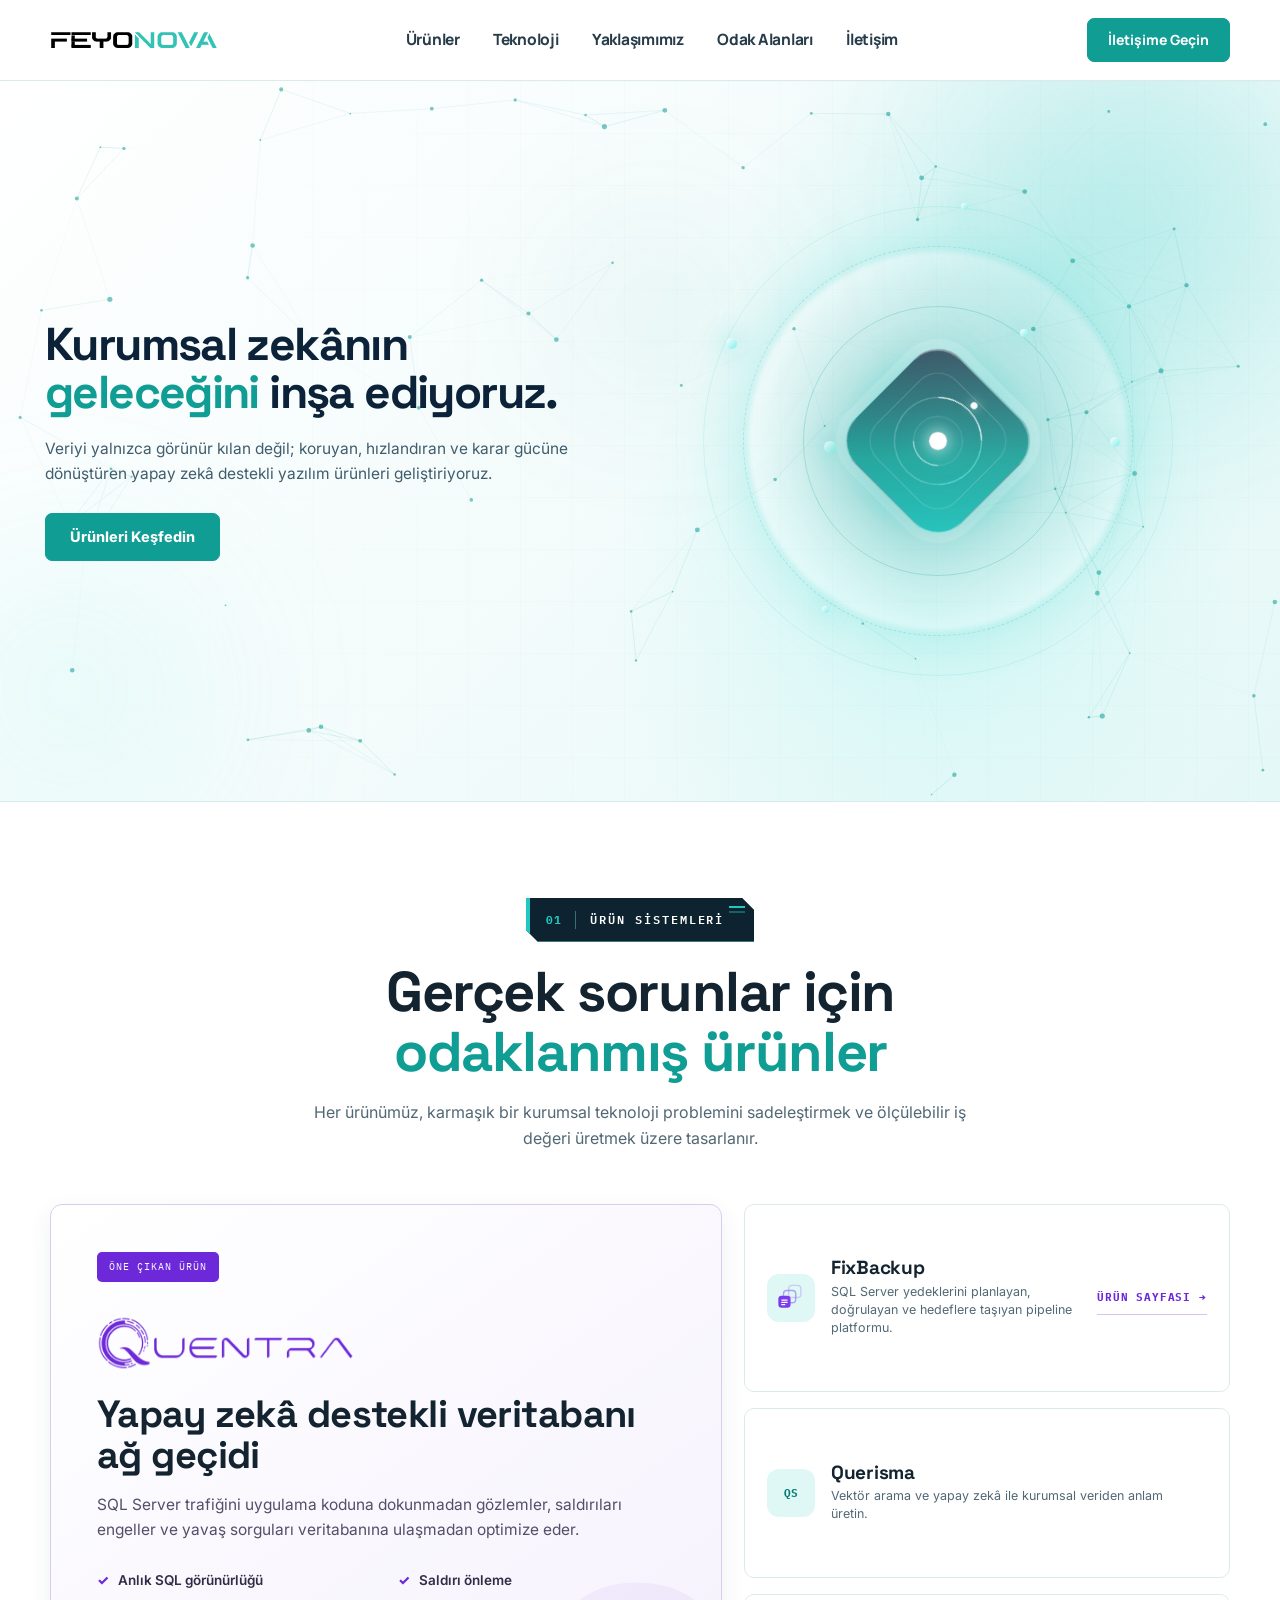
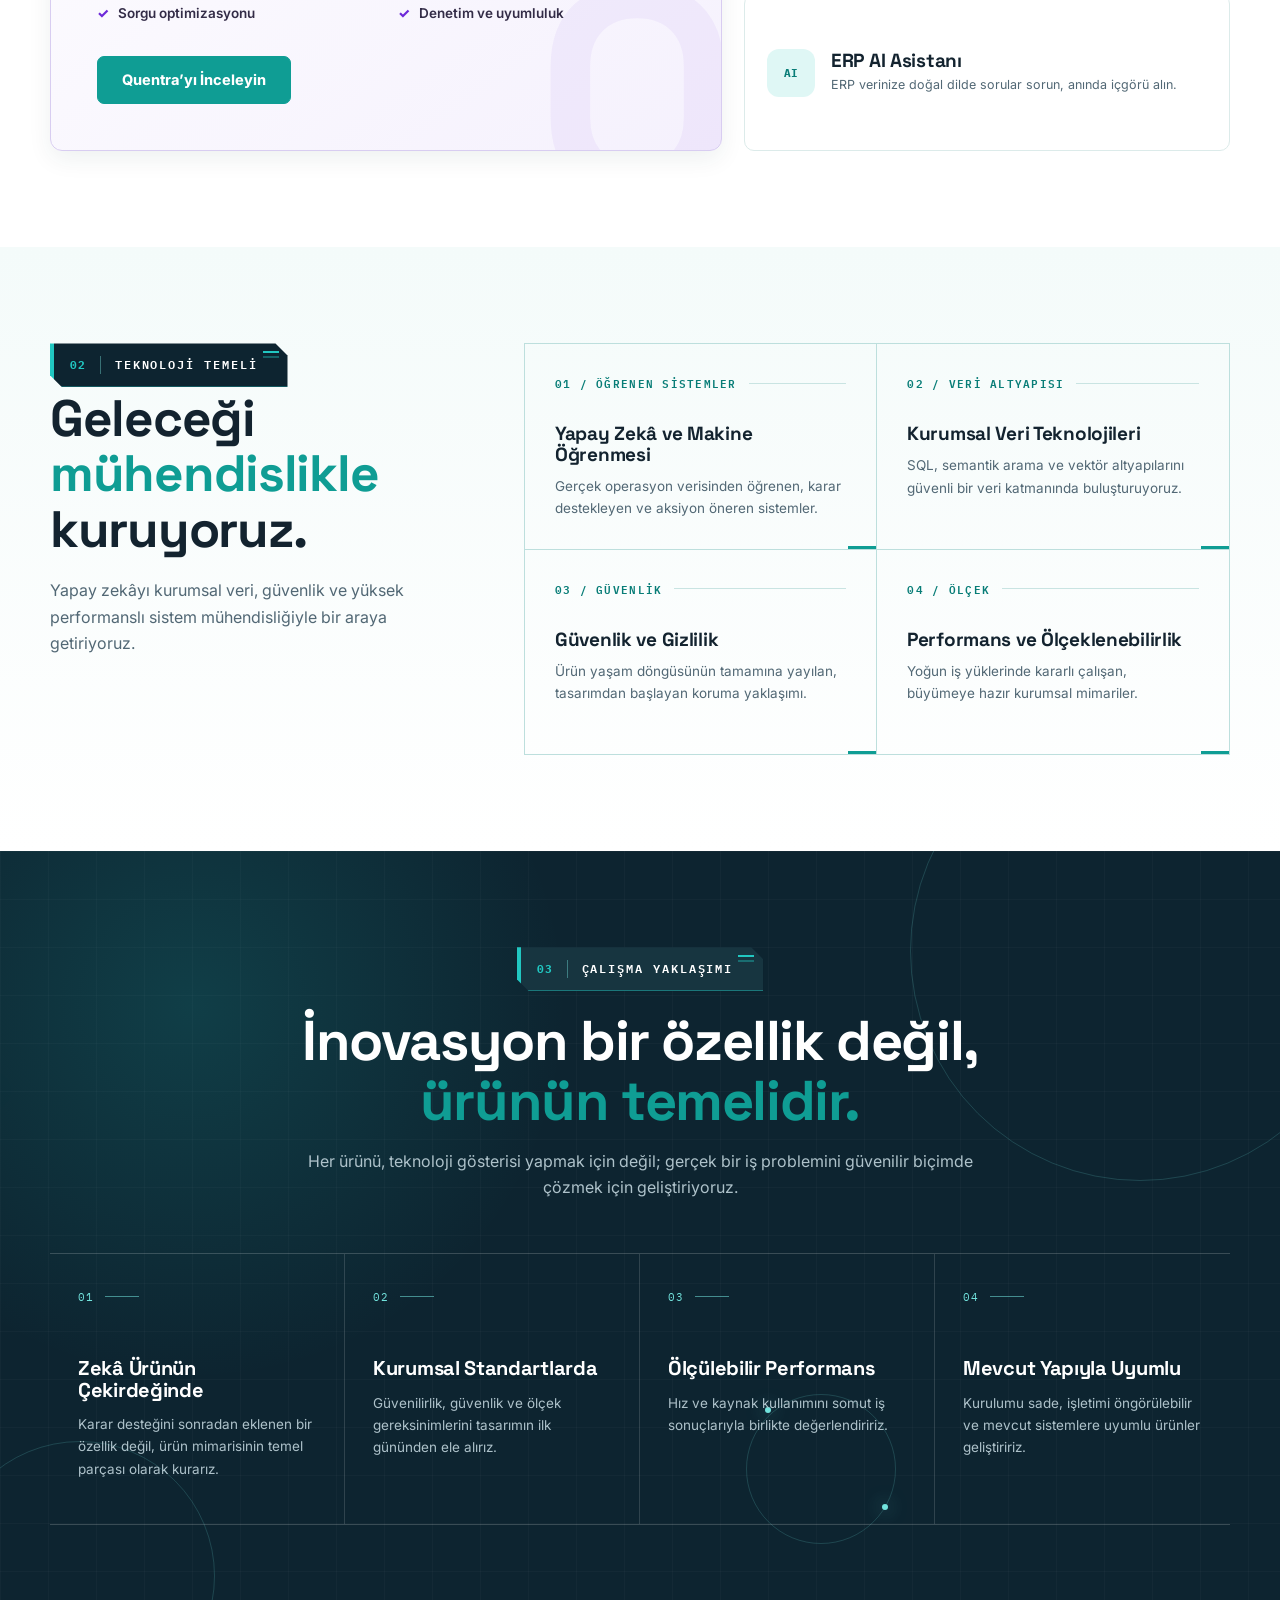
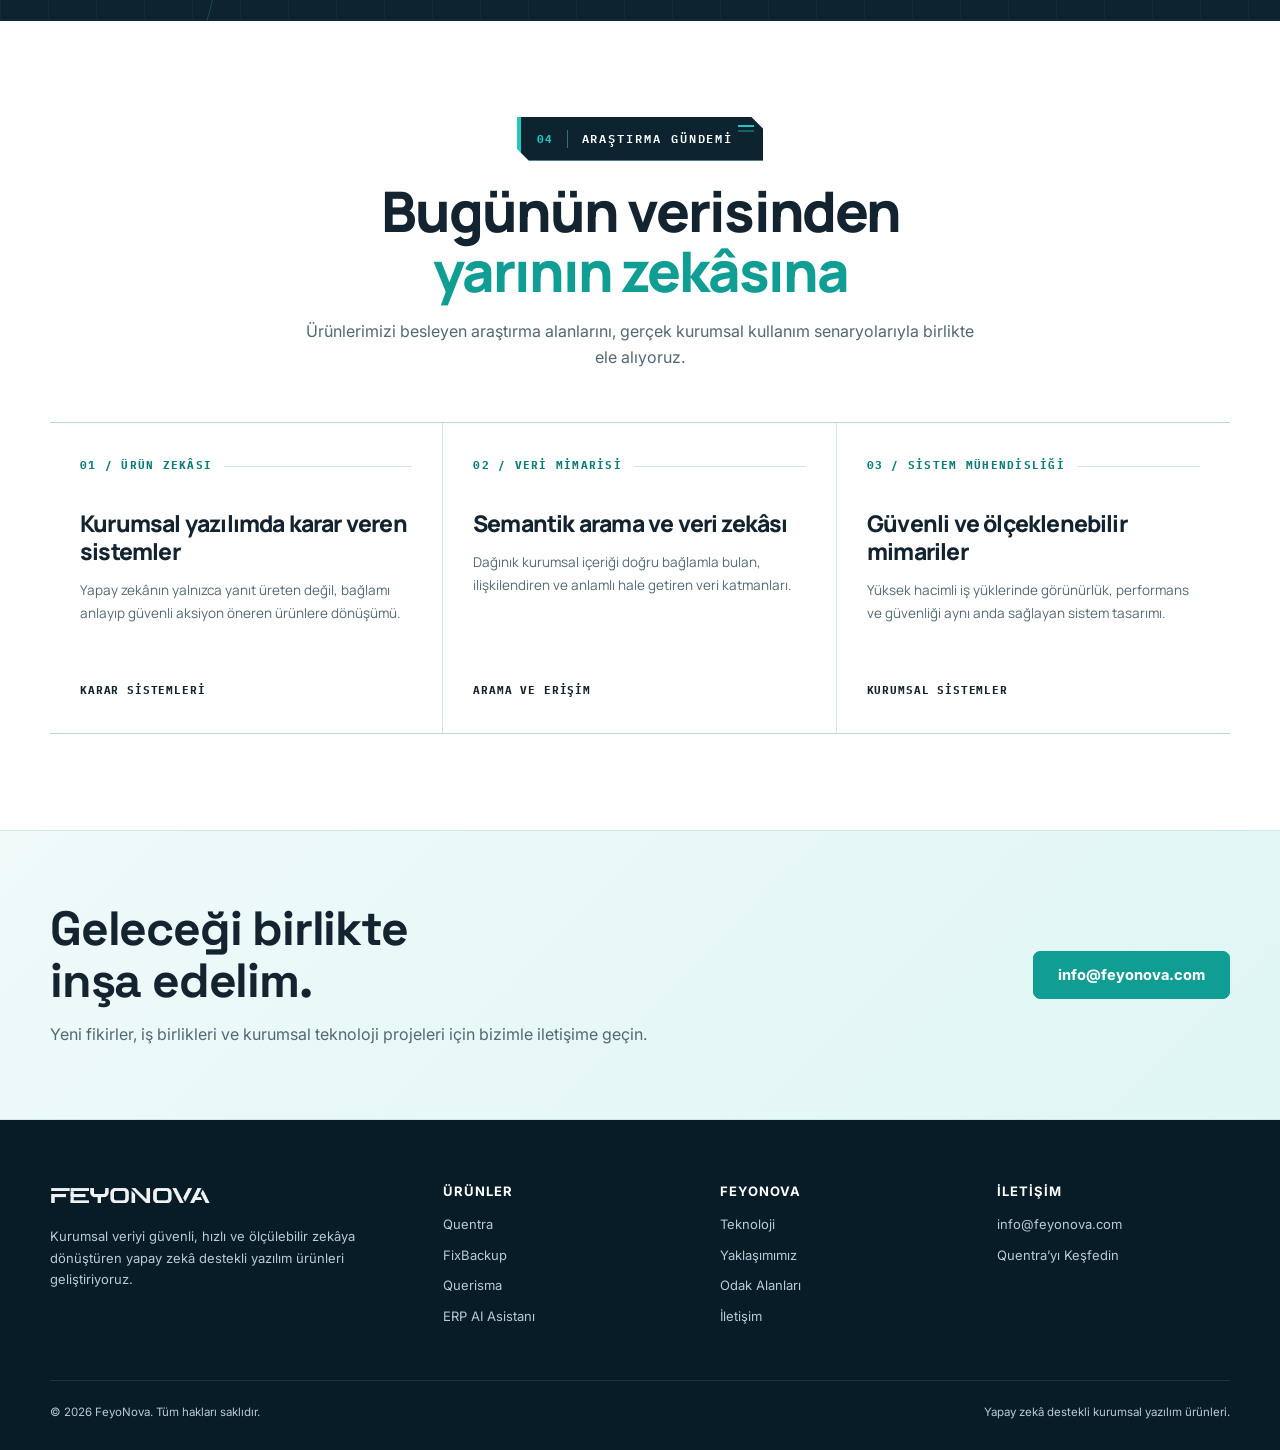
==== index.html @ 74d4e048 "Web: sayfa gecisleri, site animasyonlari ve fixbackup sayfasi eklendi - index.html yeniden duzenlend" ====
<!DOCTYPE html>
<html lang="tr">
<head>
<meta charset="UTF-8">
<meta name="viewport" content="width=device-width, initial-scale=1.0">
<title>FeyoNova</title>
<meta name="description" content="FeyoNova; veritabanı operasyonları, yedekleme, kurumsal arama ve iş zekâsı için yapay zekâ destekli yazılım ürünleri geliştirir.">
<link rel="icon" type="image/png" data-feyonova-favicon>
<script src="assets/feyonova-favicon.js"></script>
<link rel="preconnect" href="https://fonts.googleapis.com">
<link rel="preconnect" href="https://fonts.gstatic.com" crossorigin>
<link href="https://fonts.googleapis.com/css2?family=Inter:wght@400;500;600;700;800&family=Manrope:wght@500;600;700;800&family=Space+Grotesk:wght@500;600;700&family=IBM+Plex+Mono:wght@500;600&display=swap" rel="stylesheet">
<link rel="stylesheet" href="assets/page-transition.css">
<link rel="stylesheet" href="assets/site-motion.css">
<style>
:root{
  --paper:#fff;
  --paper-2:#f4fbfa;
  --paper-3:#edf8f7;
  --line:#dcebea;
  --ink:#13232f;
  --ink-2:#526875;
  --navy:#0b2239;
  --teal:#0f9d94;
  --teal-deep:#087d77;
  --teal-soft:#21c7c1;
  --teal-pale:#dff7f5;
  --purple:#6d28d9;
  --purple-pale:#f1ebfd;
  --island:#0d2430;
  --island-2:#123440;
  --display:"Space Grotesk",Inter,system-ui,sans-serif;
  --text:Inter,system-ui,-apple-system,"Segoe UI",sans-serif;
  --mono:"IBM Plex Mono",Consolas,monospace;
  --shadow:0 18px 48px rgba(10,57,61,.10);
  --shadow-sm:0 8px 24px rgba(10,57,61,.07);
}

*{box-sizing:border-box}
html{scroll-behavior:smooth}
html,body{overflow-x:clip}
body{margin:0;background:var(--paper);color:var(--ink);font-family:var(--text);font-size:16px;line-height:1.65}
main,header,footer{position:relative}
a{color:inherit;text-decoration:none}
button{font:inherit}
img{display:block;max-width:100%;height:auto}
p{margin:0}
h1,h2,h3,h4{margin:0;font-family:var(--display);font-weight:700;line-height:1.08;letter-spacing:-.025em}
h2{font-size:clamp(34px,4.4vw,56px)}
h3{font-size:21px;letter-spacing:-.015em}
::selection{background:var(--teal);color:#fff}
.container{width:min(1180px,calc(100% - 44px));margin-inline:auto}
section{padding:96px 0;scroll-margin-top:82px}

.section-head{display:flex;flex-direction:column;align-items:center;text-align:center;gap:16px;margin-bottom:52px}
.section-head p{max-width:680px;color:var(--ink-2);font-size:16px}
.section-label{
  position:relative;display:inline-flex;align-items:center;gap:14px;
  margin-bottom:4px;padding:12px 30px 12px 16px;
  background:var(--island);color:#fff;border-left:4px solid var(--teal-soft);
  clip-path:polygon(0 0,calc(100% - 12px) 0,100% 12px,100% 100%,12px 100%,0 calc(100% - 12px));
  box-shadow:inset 0 -1px 0 rgba(33,199,193,.32);
  font-family:var(--mono);font-size:12px;font-weight:600;
  letter-spacing:.16em;text-transform:uppercase;
}
.section-label b{
  padding-right:14px;border-right:1px solid rgba(125,238,232,.38);
  color:var(--teal-soft);font-size:11px;letter-spacing:.08em;
}
.section-label::after{
  content:"";position:absolute;right:9px;top:8px;width:16px;height:2px;
  background:var(--teal-soft);box-shadow:0 5px 0 rgba(33,199,193,.38);
}
.grad{color:var(--teal)}

.btn{
  display:inline-flex;align-items:center;justify-content:center;gap:10px;min-height:48px;padding:0 24px;
  border:1px solid #b8dcd9;border-radius:7px;background:#fff;color:var(--ink);
  font-size:14.5px;font-weight:750;cursor:pointer;transition:transform .18s ease,background .18s ease,border-color .18s ease;
}
.btn:hover{transform:translateY(-1px);background:var(--paper-2);border-color:var(--teal)}
.btn-primary{background:var(--teal);border-color:var(--teal);color:#fff}
.btn-primary:hover{background:var(--teal-deep);border-color:var(--teal-deep);color:#fff}
:focus-visible{outline:3px solid var(--teal-soft);outline-offset:3px;border-radius:3px}

/* Üst menü */
.topbar{position:sticky;top:0;z-index:60;background:rgba(255,255,255,.93);backdrop-filter:blur(14px);border-bottom:1px solid var(--line)}
.nav{height:80px;display:flex;align-items:center;justify-content:space-between;gap:22px}
.brand-logo{height:25px;width:auto}
.menu{display:flex;align-items:center;gap:31px;color:#263c49;font-family:"Manrope",var(--text);font-size:15.5px;font-weight:750;letter-spacing:-.015em}
.menu a{position:relative;padding:8px 1px;border:0;transition:color .2s ease,transform .2s ease}
.menu a::after{content:"";position:absolute;left:0;right:0;bottom:1px;height:2px;background:var(--teal);transform:scaleX(0);transform-origin:right;transition:transform .25s cubic-bezier(.22,.7,.25,1)}
.menu a:hover{color:var(--teal-deep);transform:translateY(-1px)}
.menu a:hover::after{transform:scaleX(1);transform-origin:left}
.nav>.btn{min-height:44px;padding-inline:20px;font-family:"Manrope",var(--text);font-size:14px}
.mobile-toggle{display:none;width:44px;height:40px;border:1px solid var(--line);border-radius:8px;background:#fff;cursor:pointer;position:relative}
.mobile-toggle span,.mobile-toggle span::before,.mobile-toggle span::after{content:"";position:absolute;left:9px;right:9px;height:2px;background:var(--ink)}
.mobile-toggle span{top:50%;margin-top:-1px}.mobile-toggle span::before{top:-7px}.mobile-toggle span::after{top:7px}

/* Karşılama */
.hero{
  position:relative;
  padding:0;
  overflow:hidden;
  color:var(--navy);
  background:
    radial-gradient(circle at 84% 24%,rgba(33,199,193,.18),transparent 28%),
    radial-gradient(circle at 72% 74%,rgba(125,238,232,.20),transparent 30%),
    linear-gradient(135deg,#ffffff 0%,#f3fbfb 52%,#e4f8f7 100%);
  border-bottom:1px solid #d8ebec;
}

.hero::before{
  content:"";
  position:absolute;
  inset:0;
  opacity:.28;
  background-image:
    linear-gradient(rgba(15,157,148,.08) 1px,transparent 1px),
    linear-gradient(90deg,rgba(15,157,148,.08) 1px,transparent 1px);
  background-size:52px 52px;
  mask-image:linear-gradient(to right,transparent 0%,black 45%,black 100%);
}

#hero-canvas{
  position:absolute;
  inset:0;
  width:100%;
  height:100%;
  z-index:1;
  pointer-events:none;
}
.aurora{
  position:absolute;
  border-radius:50%;
  filter:blur(70px);
  opacity:.5;
  pointer-events:none;
  will-change:transform;
}
.aurora-1{
  width:520px;height:520px;
  right:-120px;top:-140px;
  background:radial-gradient(circle,rgba(33,199,193,.35),transparent 65%);
  animation:aurora-drift 16s ease-in-out infinite;
}
.aurora-2{
  width:460px;height:460px;
  left:-160px;bottom:-120px;
  background:radial-gradient(circle,rgba(125,238,232,.32),transparent 65%);
  animation:aurora-drift 20s ease-in-out infinite reverse;
}
.aurora-3{
  width:340px;height:340px;
  left:38%;top:8%;
  background:radial-gradient(circle,rgba(15,157,148,.16),transparent 65%);
  animation:aurora-drift 24s ease-in-out 4s infinite;
}
@keyframes aurora-drift{
  0%,100%{transform:translate(0,0) scale(1)}
  33%{transform:translate(60px,40px) scale(1.12)}
  66%{transform:translate(-40px,-30px) scale(.94)}
}

@media (prefers-reduced-motion:reduce){
  .aurora,.nova-glow,.nova-core,.minimal-ring,.minimal-ring::after,
  .minimal-core-dot,.minimal-orbit-dot,.orbit{animation:none}
  #hero-canvas{display:none}
}
.hero-grid{
  position:relative;z-index:2;
  width:min(1440px,calc(100% - clamp(44px,7vw,112px)));
  min-height:clamp(610px,calc(100svh - 74px),720px);
  display:grid;grid-template-columns:minmax(0,.92fr) minmax(440px,1.08fr);
  align-items:center;gap:clamp(36px,4vw,62px);
  padding:clamp(44px,4.5vw,64px) 0;
}
.hero-copy{min-width:0}
.hero h1{font-size:clamp(42px,3.6vw,60px);line-height:1.04;letter-spacing:-.035em;max-width:650px}
.hero-copy>p{max-width:620px;margin:20px 0 26px;color:#405d6d;font-size:clamp(15.5px,1.15vw,17.5px);line-height:1.6}
.hero-actions{display:flex;gap:14px;flex-wrap:wrap}
.orb-wrap{
  position:relative;
  height:520px;
  display:grid;
  place-items:center;
  isolation:isolate;
}

.nova-scene{
  position:relative;
  width:500px;
  height:500px;
  display:grid;
  place-items:center;
  transform:translateX(10px);
}

.nova-glow{
  position:absolute;
  inset:12%;
  border-radius:50%;
  background:
    radial-gradient(circle at 50% 50%,
      rgba(255,255,255,.98) 0 5%,
      rgba(125,238,232,.88) 8%,
      rgba(33,199,193,.45) 18%,
      rgba(15,157,148,.16) 38%,
      transparent 68%);
  filter:blur(2px);
  box-shadow:
    0 0 60px rgba(33,199,193,.24),
    0 0 130px rgba(125,238,232,.20);
  animation:nova-breathe 5s ease-in-out infinite;
}

.nova-core{
  position:relative;
  z-index:6;
  width:150px;
  height:150px;
  border-radius:34px;
  transform:rotate(45deg);
  background:
    linear-gradient(145deg,rgba(255,255,255,.22),rgba(255,255,255,.03)),
    linear-gradient(135deg,#0b2239 0%,#0f9d94 58%,#21c7c1 100%);
  border:1px solid rgba(255,255,255,.42);
  box-shadow:
    inset 0 1px 0 rgba(255,255,255,.4),
    0 22px 60px rgba(15,157,148,.22),
    0 0 0 10px rgba(255,255,255,.18);
  backdrop-filter:blur(14px);
  overflow:hidden;
  animation:minimal-float 6s ease-in-out infinite;
}

.nova-core::before{
  content:"";
  position:absolute;
  inset:18px;
  border-radius:26px;
  border:1px solid rgba(255,255,255,.18);
}

.minimal-ring{
  position:absolute;
  inset:30px;
  border-radius:50%;
  border:1px solid rgba(255,255,255,.30);
  border-top-color:rgba(255,255,255,.95);
  border-right-color:rgba(125,238,232,.75);
  animation:minimal-spin 10s linear infinite;
}

.minimal-ring::after{
  content:"";
  position:absolute;
  inset:18px;
  border-radius:50%;
  border:1px solid rgba(255,255,255,.16);
  border-bottom-color:rgba(255,255,255,.72);
  animation:minimal-spin-reverse 7s linear infinite;
}

.minimal-core-dot{
  position:absolute;
  left:50%;
  top:50%;
  width:18px;
  height:18px;
  border-radius:50%;
  transform:translate(-50%,-50%);
  background:#fff;
  box-shadow:
    0 0 16px rgba(255,255,255,.9),
    0 0 34px rgba(125,238,232,.65);
  animation:minimal-pulse 3.2s ease-in-out infinite;
}

.minimal-orbit-dot{
  position:absolute;
  left:50%;
  top:20px;
  width:7px;
  height:7px;
  margin-left:-3.5px;
  border-radius:50%;
  background:rgba(255,255,255,.95);
  box-shadow:0 0 12px rgba(255,255,255,.8);
  transform-origin:3.5px 55px;
  animation:minimal-orbit 8s linear infinite;
}

.orbit{
  position:absolute;
  border:1px solid rgba(15,157,148,.22);
  border-radius:50%;
  pointer-events:none;
}

.orbit-1{
  width:270px;
  height:270px;
  animation:orbit-spin 22s linear infinite;
}

.orbit-2{
  width:390px;
  height:390px;
  border-style:dashed;
  border-color:rgba(15,157,148,.18);
  animation:orbit-spin 34s linear infinite reverse;
}

.orbit-3{
  width:470px;
  height:470px;
  border-color:rgba(33,199,193,.12);
  animation:orbit-spin 48s linear infinite;
}

.orbit::before,
.orbit::after{
  content:"";
  position:absolute;
  border-radius:50%;
  background:linear-gradient(135deg,#fff,#7deee8);
  box-shadow:0 0 24px rgba(33,199,193,.75);
}

.orbit-1::before{
  width:12px;height:12px;
  left:20px;top:50%;
}

.orbit-1::after{
  width:8px;height:8px;
  right:44px;top:22px;
}

.orbit-2::before{
  width:10px;height:10px;
  right:12px;top:49%;
}

.orbit-2::after{
  width:7px;height:7px;
  left:78px;bottom:22px;
}

.orbit-3::before{
  width:7px;height:7px;
  left:55%;top:-4px;
}

.orbit-3::after{
  width:11px;height:11px;
  left:22px;top:28%;
}

@keyframes orbit-spin{to{transform:rotate(360deg)}}

@keyframes nova-breathe{
  0%,100%{transform:scale(.96);opacity:.78}
  50%{transform:scale(1.08);opacity:1}
}

@keyframes minimal-float{
  0%,100%{transform:rotate(45deg) translateY(0)}
  50%{transform:rotate(45deg) translate(-5px,-5px)}
}

@keyframes minimal-spin{to{transform:rotate(360deg)}}
@keyframes minimal-spin-reverse{to{transform:rotate(-360deg)}}

@keyframes minimal-pulse{
  0%,100%{transform:translate(-50%,-50%) scale(.88);opacity:.78}
  50%{transform:translate(-50%,-50%) scale(1.08);opacity:1}
}

@keyframes minimal-orbit{
  to{transform:rotate(360deg)}
}

/* Ürünler */
.products{background:#fff}
.product-layout{display:grid;grid-template-columns:minmax(0,1.16fr) minmax(0,.84fr);gap:22px;align-items:stretch}
.product-featured{position:relative;overflow:hidden;min-height:470px;padding:clamp(28px,4vw,46px);border:1px solid #d8cdf1;border-radius:12px;background:linear-gradient(145deg,#fff 0%,#f5f1fd 100%);box-shadow:var(--shadow-sm)}
.product-featured::after{content:"Q";position:absolute;right:-18px;bottom:-94px;font-family:var(--display);font-size:300px;font-weight:700;line-height:1;color:rgba(109,40,217,.055);pointer-events:none}
.product-featured>*{position:relative;z-index:1}
.product-tag{display:inline-flex;padding:7px 12px;border-radius:5px;background:var(--purple);color:#fff;font-family:var(--mono);font-size:10px;letter-spacing:.1em;text-transform:uppercase}
.product-logo{width:min(260px,70%);margin:34px 0 24px}
.product-featured h3{font-size:clamp(27px,3vw,38px)}
.product-featured>p{max-width:610px;margin-top:16px;color:#554e69;font-size:15.5px}
.feature-list{list-style:none;display:grid;grid-template-columns:repeat(2,minmax(0,1fr));gap:11px 24px;padding:0;margin:26px 0 32px;color:#332c47;font-size:13.5px;font-weight:600}
.feature-list li::before{content:"✓";color:var(--purple);font-weight:800;margin-right:9px}
.product-stack{display:grid;gap:16px}
.product-card{display:grid;grid-template-columns:48px 1fr auto;align-items:center;gap:16px;padding:22px;border:1px solid var(--line);border-radius:10px;background:#fff;transition:transform .18s ease,border-color .18s ease,box-shadow .18s ease}
.product-card:hover{transform:translateY(-2px);border-color:#aad9d5;box-shadow:var(--shadow-sm)}
.product-icon{display:grid;place-items:center;width:48px;height:48px;border-radius:12px;background:var(--teal-pale);color:var(--teal-deep);font-family:var(--mono);font-size:11px;font-weight:700}
.product-icon img{width:30px;height:30px}
.product-card h3{font-size:19px}.product-card p{margin-top:4px;color:var(--ink-2);font-size:12.5px;line-height:1.45}
.product-link{display:inline-flex;align-items:center;gap:8px;padding:8px 0;color:var(--purple);font-family:var(--mono);font-size:10.5px;font-weight:700;letter-spacing:.08em;text-transform:uppercase;white-space:nowrap;border-bottom:1px solid rgba(109,40,217,.28);transition:color .18s ease,border-color .18s ease,gap .18s ease}
.product-link:hover{color:#4c1d95;border-bottom-color:#4c1d95;gap:12px}

/* Teknoloji */
.technology{background:linear-gradient(180deg,var(--paper-2),#fff)}
.tech-layout{display:grid;grid-template-columns:minmax(260px,.72fr) minmax(0,1.28fr);gap:clamp(38px,6vw,78px);align-items:start}
.tech-intro{position:sticky;top:112px}.tech-intro h2{font-size:clamp(34px,4vw,52px)}.tech-intro p{margin-top:20px;color:var(--ink-2);max-width:420px}
.tech-grid{
  display:grid;grid-template-columns:repeat(2,minmax(0,1fr));gap:0;
  border-top:1px solid #bddfdd;border-left:1px solid #bddfdd;
}
.tech-item{
  position:relative;min-height:205px;padding:30px;
  border:0;border-right:1px solid #bddfdd;border-bottom:1px solid #bddfdd;
  border-radius:0;background:transparent;
}
.tech-item::after{content:"";position:absolute;right:0;bottom:0;width:28px;height:3px;background:var(--teal)}
.tech-num{display:flex;align-items:center;gap:12px;margin-bottom:32px;color:var(--teal-deep);font-family:var(--mono);font-size:10.5px;font-weight:600;letter-spacing:.12em;text-transform:uppercase}
.tech-num::after{content:"";height:1px;flex:1;background:#c9e4e2}
.tech-item h3{font-size:19px}.tech-item p{margin-top:10px;color:var(--ink-2);font-size:13.5px}

/* Yaklaşım */
.approach{position:relative;background:var(--island);color:#fff;overflow:clip}
.approach::before{content:"";position:absolute;inset:0;background:radial-gradient(circle at 15% 20%,rgba(33,199,193,.16),transparent 30%),linear-gradient(rgba(255,255,255,.025) 1px,transparent 1px),linear-gradient(90deg,rgba(255,255,255,.025) 1px,transparent 1px);background-size:auto,48px 48px,48px 48px;animation:approach-grid 16s linear infinite}
.approach::after{content:"";position:absolute;left:-48%;top:31%;width:48%;height:1px;background:linear-gradient(90deg,transparent,rgba(114,227,221,.9),transparent);box-shadow:0 0 24px rgba(114,227,221,.42);animation:approach-scan 8s cubic-bezier(.35,0,.3,1) infinite}
.approach .container{position:relative;z-index:2}.approach .section-head p{color:#aec2ca}
.approach-field{position:absolute;inset:0;z-index:1;pointer-events:none;overflow:hidden}
.approach-field span{position:absolute;display:block;border:1px solid rgba(114,227,221,.18);border-radius:50%;animation:approach-orbit 18s linear infinite}
.approach-field span::before,.approach-field span::after{content:"";position:absolute;width:6px;height:6px;border-radius:50%;background:#72e3dd;box-shadow:0 0 18px rgba(114,227,221,.75)}
.approach-field span::before{left:12%;top:8%}.approach-field span::after{right:5%;bottom:22%}
.approach-field span:nth-child(1){width:460px;height:460px;right:-90px;top:-130px}
.approach-field span:nth-child(2){width:270px;height:270px;left:-55px;bottom:-90px;animation-duration:13s;animation-direction:reverse}
.approach-field span:nth-child(3){width:150px;height:150px;right:30%;bottom:10%;animation-duration:10s}
@keyframes approach-grid{to{background-position:0 0,48px 48px,48px 48px}}
@keyframes approach-scan{0%,12%{transform:translateX(0);opacity:0}20%{opacity:1}70%,100%{transform:translateX(310%);opacity:0}}
@keyframes approach-orbit{to{transform:rotate(360deg)}}
.approach .section-label{background:#173540;box-shadow:inset 0 -1px 0 rgba(33,199,193,.45),0 8px 24px rgba(0,0,0,.16)}
.principles{display:grid;grid-template-columns:repeat(4,minmax(0,1fr));gap:0;border-top:1px solid rgba(255,255,255,.18);border-bottom:1px solid rgba(255,255,255,.18)}
.principle{min-height:270px;padding:34px 28px;border:0;border-right:1px solid rgba(255,255,255,.14);border-radius:0;background:transparent}
.principle:last-child{border-right:0}
.principle .p-num{display:flex;align-items:center;gap:10px;width:auto;height:auto;margin-bottom:52px;border-radius:0;background:none;color:#72e3dd;font-family:var(--mono);font-size:11px;letter-spacing:.12em}
.principle .p-num::after{content:"";width:34px;height:1px;background:rgba(114,227,221,.55)}
.principle h3{font-size:20px}.principle p{margin-top:12px;color:#aec2ca;font-size:13.5px}

/* Gündem */
.agenda{background:#fff}
.agenda-grid{display:grid;grid-template-columns:repeat(3,minmax(0,1fr));gap:0;border-top:1px solid #bfd8d7;border-bottom:1px solid #bfd8d7}
.agenda-card{min-height:310px;padding:34px 30px;border:0;border-right:1px solid #d3e5e4;border-radius:0;background:transparent;display:flex;flex-direction:column}
.agenda-card:last-child{border-right:0}
.agenda-card .tag{display:flex;align-items:center;gap:12px;color:var(--teal-deep);font-family:var(--mono);font-size:10.5px;font-weight:700;letter-spacing:.12em;text-transform:uppercase}
.agenda-card .tag::after{content:"";height:1px;flex:1;background:#d3e5e4}
.agenda .section-head h2,.agenda-card h3{font-family:"Manrope",var(--display);font-weight:800;letter-spacing:-.035em}
.agenda-card h3{margin-top:34px;font-size:23px;line-height:1.22}.agenda-card p{margin-top:14px;color:var(--ink-2);font-family:"Manrope",var(--text);font-size:13.5px;line-height:1.7}.agenda-card strong{margin-top:auto;padding-top:28px;color:var(--ink);font-family:var(--mono);font-size:10.5px;letter-spacing:.08em;text-transform:uppercase}

/* İletişim */
.cta{padding:72px 0;background:linear-gradient(135deg,#effaf9,#dff6f4);border-top:1px solid #cfe9e7;border-bottom:1px solid #cfe9e7}
.cta-row{display:grid;grid-template-columns:minmax(0,1fr) auto;align-items:center;gap:32px}
.cta h2{font-size:clamp(32px,4vw,48px);max-width:760px}.cta p{margin-top:14px;color:var(--ink-2)}

footer{padding:64px 0 28px;background:#081c28;color:#b8cbd1}
.footer-grid{display:grid;grid-template-columns:1.5fr repeat(3,1fr);gap:44px}
.brand-logo-footer{height:24px;filter:brightness(0) invert(1);opacity:.94}
.footer-about{max-width:330px;margin-top:18px;font-size:13px}
footer h4{margin-bottom:16px;color:#fff;font-family:var(--text);font-size:13px;letter-spacing:.08em;text-transform:uppercase}
footer a{display:block;margin:9px 0;color:#b8cbd1;font-size:13px}footer a:hover{color:#fff}
.copyright{display:flex;justify-content:space-between;gap:20px;margin-top:44px;padding-top:22px;border-top:1px solid rgba(255,255,255,.1);font-size:11.5px}

@media(max-width:1040px){
  .hero-grid{grid-template-columns:1fr;min-height:0;padding:70px 0 54px}
  .hero-copy{text-align:center;display:flex;flex-direction:column;align-items:center}
  .orb-wrap{height:330px}.nova-scene{transform:scale(.72);transform-origin:center}
  .product-layout{grid-template-columns:1fr}.product-featured{min-height:430px}
  .tech-layout{grid-template-columns:1fr}.tech-intro{position:static;text-align:center}.tech-intro p{margin-inline:auto}
  .principles{grid-template-columns:repeat(2,minmax(0,1fr))}
}
@media(max-width:980px){
  .menu,.nav>.btn{display:none}.mobile-toggle{display:block}
  .menu.open{display:flex;position:absolute;top:80px;left:0;right:0;flex-direction:column;align-items:stretch;gap:0;padding:12px 24px 20px;background:#fff;border-bottom:1px solid var(--line);box-shadow:var(--shadow)}
  .menu.open a{padding:12px 0;border-bottom:1px solid var(--line)}
  .agenda-grid{grid-template-columns:1fr 1fr}.agenda-card:nth-child(2){border-right:0}.agenda-card:last-child{grid-column:1/-1;border-top:1px solid #d3e5e4}
  .footer-grid{grid-template-columns:1.3fr repeat(2,1fr)}.footer-grid>div:last-child{grid-column:2}
}
@media(max-width:700px){
  .container{width:calc(100% - 32px)}section{padding:64px 0}
  h2{font-size:clamp(30px,9vw,38px)}.section-head{margin-bottom:36px}.section-head p{font-size:15px}
  .hero-grid{padding:48px 0 52px}.hero h1{font-size:clamp(38px,11vw,48px);letter-spacing:-.035em}.hero-copy>p{font-size:15.5px;margin:20px 0 26px}
  .hero-actions{width:100%}.hero-actions .btn{flex:1 1 160px}
  .orb-wrap{display:none}
  .product-featured{min-height:0;padding:26px}.product-logo{margin:28px 0 20px}.feature-list{grid-template-columns:1fr}.product-card{grid-template-columns:44px 1fr}.product-card .status{grid-column:2;justify-self:start}
  .tech-grid{grid-template-columns:1fr}.tech-item{min-height:0}
  .principles{grid-template-columns:1fr}.principle{min-height:0;border-right:0;border-bottom:1px solid rgba(255,255,255,.14)}.principle:last-child{border-bottom:0}.principle .p-num{margin-bottom:28px}
  .agenda-grid{grid-template-columns:1fr}.agenda-card,.agenda-card:nth-child(2){min-height:240px;border-right:0;border-bottom:1px solid #d3e5e4}.agenda-card:last-child{grid-column:auto;border-top:0;border-bottom:0}
  .cta{padding:58px 0}.cta-row{grid-template-columns:1fr;align-items:start}.cta-row .btn{justify-self:start}
  .footer-grid{grid-template-columns:1fr 1fr;gap:34px 24px}.footer-grid>div:first-child{grid-column:1/-1}.footer-grid>div:last-child{grid-column:auto}.copyright{flex-direction:column}
}
@media(max-width:430px){
  .brand-logo{height:20px}
}
@media(prefers-reduced-motion:reduce){html{scroll-behavior:auto}.btn,.product-card{transition:none}.approach::before,.approach::after,.approach-field span{animation:none}}
</style>
</head>
<body>
<div class="page-transition" aria-hidden="true">
  <div class="pt-mark">
    <div class="pt-word"><span class="pt-letter" style="--i:0">F</span><span class="pt-letter" style="--i:1">E</span><span class="pt-letter" style="--i:2">Y</span><span class="pt-letter" style="--i:3">O</span><span class="pt-letter" style="--i:4">N</span><span class="pt-letter" style="--i:5">O</span><span class="pt-letter" style="--i:6">V</span><span class="pt-letter" style="--i:7">A</span></div>
    <span class="pt-line"></span>
    <span class="pt-caption">Enterprise Intelligence</span>
  </div>
</div>
<header class="topbar">
  <div class="container nav">
    <a href="#top" aria-label="FeyoNova ana sayfa"><img src="Logolar/FeyoNovaLogo_Small.png" alt="FeyoNova" class="brand-logo"></a>
    <nav class="menu" id="menu" aria-label="Ana menü">
      <a href="#urunler">Ürünler</a>
      <a href="#teknoloji">Teknoloji</a>
      <a href="#yaklasim">Yaklaşımımız</a>
      <a href="#gundem">Odak Alanları</a>
      <a href="#iletisim">İletişim</a>
    </nav>
    <a class="btn btn-primary" href="mailto:info@feyonova.com">İletişime Geçin</a>
    <button class="mobile-toggle" type="button" aria-label="Menüyü aç" aria-expanded="false" aria-controls="menu"><span></span></button>
  </div>
</header>

<main id="top">
  <section class="hero">
    <div class="aurora aurora-1" aria-hidden="true"></div>
    <div class="aurora aurora-2" aria-hidden="true"></div>
    <div class="aurora aurora-3" aria-hidden="true"></div>
    <canvas id="hero-canvas" aria-hidden="true"></canvas>
    <div class="container hero-grid">
      <div class="hero-copy">
        <h1>Kurumsal zekânın <span class="grad">geleceğini</span> inşa ediyoruz.</h1>
        <p>Veriyi yalnızca görünür kılan değil; koruyan, hızlandıran ve karar gücüne dönüştüren yapay zekâ destekli yazılım ürünleri geliştiriyoruz.</p>
        <div class="hero-actions">
          <a class="btn btn-primary" href="#urunler">Ürünleri Keşfedin</a>
        </div>
      </div>

      <div class="orb-wrap" aria-hidden="true">
        <div class="nova-scene">
          <div class="nova-glow"></div>
          <div class="orbit orbit-3"></div>
          <div class="orbit orbit-2"></div>
          <div class="orbit orbit-1"></div>
          <div class="nova-core">
            <div class="minimal-ring"></div>
            <div class="minimal-core-dot"></div>
            <div class="minimal-orbit-dot"></div>
          </div>
        </div>
      </div>
    </div>
  </section>

  <section class="products" id="urunler">
    <div class="container">
      <div class="section-head">
        <span class="section-label"><b>01</b> Ürün Sistemleri</span>
        <h2>Gerçek sorunlar için<br><span class="grad">odaklanmış ürünler</span></h2>
        <p>Her ürünümüz, karmaşık bir kurumsal teknoloji problemini sadeleştirmek ve ölçülebilir iş değeri üretmek üzere tasarlanır.</p>
      </div>
      <div class="product-layout">
        <article class="product-featured">
          <span class="product-tag">Öne çıkan ürün</span>
          <img class="product-logo" src="assets/quentra-web/quentra-logo.png" alt="Quentra">
          <h3>Yapay zekâ destekli veritabanı ağ geçidi</h3>
          <p>SQL Server trafiğini uygulama koduna dokunmadan gözlemler, saldırıları engeller ve yavaş sorguları veritabanına ulaşmadan optimize eder.</p>
          <ul class="feature-list">
            <li>Anlık SQL görünürlüğü</li><li>Saldırı önleme</li><li>Sorgu optimizasyonu</li><li>Denetim ve uyumluluk</li>
          </ul>
          <a class="btn btn-primary" href="./quentra.html" aria-label="Quentra ürün sayfasını inceleyin">Quentra’yı İnceleyin</a>
        </article>
        <div class="product-stack">
          <article class="product-card"><div class="product-icon"><img src="assets/fixbackup-web/mark.svg" alt=""></div><div><h3>FixBackup</h3><p>SQL Server yedeklerini planlayan, doğrulayan ve hedeflere taşıyan pipeline platformu.</p></div><a class="product-link" href="fixbackup.html" data-direct-navigation aria-label="FixBackup ürün sayfasını aç">Ürün sayfası <span aria-hidden="true">→</span></a></article>
          <article class="product-card"><div class="product-icon">QS</div><div><h3>Querisma</h3><p>Vektör arama ve yapay zekâ ile kurumsal veriden anlam üretin.</p></div></article>
          <article class="product-card"><div class="product-icon">AI</div><div><h3>ERP AI Asistanı</h3><p>ERP verinize doğal dilde sorular sorun, anında içgörü alın.</p></div></article>
        </div>
      </div>
    </div>
  </section>

  <section class="technology" id="teknoloji">
    <div class="container tech-layout">
      <div class="tech-intro">
        <span class="section-label"><b>02</b> Teknoloji Temeli</span>
        <h2>Geleceği<br><span class="grad">mühendislikle</span> kuruyoruz.</h2>
        <p>Yapay zekâyı kurumsal veri, güvenlik ve yüksek performanslı sistem mühendisliğiyle bir araya getiriyoruz.</p>
      </div>
      <div class="tech-grid">
        <article class="tech-item"><span class="tech-num">01 / Öğrenen Sistemler</span><h3>Yapay Zekâ ve Makine Öğrenmesi</h3><p>Gerçek operasyon verisinden öğrenen, karar destekleyen ve aksiyon öneren sistemler.</p></article>
        <article class="tech-item"><span class="tech-num">02 / Veri Altyapısı</span><h3>Kurumsal Veri Teknolojileri</h3><p>SQL, semantik arama ve vektör altyapılarını güvenli bir veri katmanında buluşturuyoruz.</p></article>
        <article class="tech-item"><span class="tech-num">03 / Güvenlik</span><h3>Güvenlik ve Gizlilik</h3><p>Ürün yaşam döngüsünün tamamına yayılan, tasarımdan başlayan koruma yaklaşımı.</p></article>
        <article class="tech-item"><span class="tech-num">04 / Ölçek</span><h3>Performans ve Ölçeklenebilirlik</h3><p>Yoğun iş yüklerinde kararlı çalışan, büyümeye hazır kurumsal mimariler.</p></article>
      </div>
    </div>
  </section>

  <section class="approach" id="yaklasim">
    <div class="approach-field" aria-hidden="true"><span></span><span></span><span></span></div>
    <div class="container">
      <div class="section-head">
        <span class="section-label"><b>03</b> Çalışma Yaklaşımı</span>
        <h2>İnovasyon bir özellik değil,<br><span class="grad">ürünün temelidir.</span></h2>
        <p>Her ürünü, teknoloji gösterisi yapmak için değil; gerçek bir iş problemini güvenilir biçimde çözmek için geliştiriyoruz.</p>
      </div>
      <div class="principles">
        <article class="principle"><span class="p-num">01</span><h3>Zekâ Ürünün Çekirdeğinde</h3><p>Karar desteğini sonradan eklenen bir özellik değil, ürün mimarisinin temel parçası olarak kurarız.</p></article>
        <article class="principle"><span class="p-num">02</span><h3>Kurumsal Standartlarda</h3><p>Güvenilirlik, güvenlik ve ölçek gereksinimlerini tasarımın ilk gününden ele alırız.</p></article>
        <article class="principle"><span class="p-num">03</span><h3>Ölçülebilir Performans</h3><p>Hız ve kaynak kullanımını somut iş sonuçlarıyla birlikte değerlendiririz.</p></article>
        <article class="principle"><span class="p-num">04</span><h3>Mevcut Yapıyla Uyumlu</h3><p>Kurulumu sade, işletimi öngörülebilir ve mevcut sistemlere uyumlu ürünler geliştiririz.</p></article>
      </div>
    </div>
  </section>

  <section class="agenda" id="gundem">
    <div class="container">
      <div class="section-head">
        <span class="section-label"><b>04</b> Araştırma Gündemi</span>
        <h2>Bugünün verisinden<br><span class="grad">yarının zekâsına</span></h2>
        <p>Ürünlerimizi besleyen araştırma alanlarını, gerçek kurumsal kullanım senaryolarıyla birlikte ele alıyoruz.</p>
      </div>
      <div class="agenda-grid">
        <article class="agenda-card"><span class="tag">01 / Ürün Zekâsı</span><h3>Kurumsal yazılımda karar veren sistemler</h3><p>Yapay zekânın yalnızca yanıt üreten değil, bağlamı anlayıp güvenli aksiyon öneren ürünlere dönüşümü.</p><strong>Karar Sistemleri</strong></article>
        <article class="agenda-card"><span class="tag">02 / Veri Mimarisi</span><h3>Semantik arama ve veri zekâsı</h3><p>Dağınık kurumsal içeriği doğru bağlamla bulan, ilişkilendiren ve anlamlı hale getiren veri katmanları.</p><strong>Arama ve Erişim</strong></article>
        <article class="agenda-card"><span class="tag">03 / Sistem Mühendisliği</span><h3>Güvenli ve ölçeklenebilir mimariler</h3><p>Yüksek hacimli iş yüklerinde görünürlük, performans ve güvenliği aynı anda sağlayan sistem tasarımı.</p><strong>Kurumsal Sistemler</strong></article>
      </div>
    </div>
  </section>

  <section class="cta" id="iletisim">
    <div class="container cta-row">
      <div><h2>Geleceği birlikte<br>inşa edelim.</h2><p>Yeni fikirler, iş birlikleri ve kurumsal teknoloji projeleri için bizimle iletişime geçin.</p></div>
      <a class="btn btn-primary" href="mailto:info@feyonova.com">info@feyonova.com</a>
    </div>
  </section>
</main>

<footer>
  <div class="container">
    <div class="footer-grid">
      <div><img src="Logolar/FeyoNovaLogo_Small.png" alt="FeyoNova" class="brand-logo-footer"><p class="footer-about">Kurumsal veriyi güvenli, hızlı ve ölçülebilir zekâya dönüştüren yapay zekâ destekli yazılım ürünleri geliştiriyoruz.</p></div>
      <div><h4>Ürünler</h4><a href="./quentra.html">Quentra</a><a href="./fixbackup.html">FixBackup</a><a href="#urunler">Querisma</a><a href="#urunler">ERP AI Asistanı</a></div>
      <div><h4>FeyoNova</h4><a href="#teknoloji">Teknoloji</a><a href="#yaklasim">Yaklaşımımız</a><a href="#gundem">Odak Alanları</a><a href="#iletisim">İletişim</a></div>
      <div><h4>İletişim</h4><a href="mailto:info@feyonova.com">info@feyonova.com</a><a href="./quentra.html">Quentra’yı Keşfedin</a></div>
    </div>
    <div class="copyright"><span>© 2026 FeyoNova. Tüm hakları saklıdır.</span><span>Yapay zekâ destekli kurumsal yazılım ürünleri.</span></div>
  </div>
</footer>

<script>
(function(){
  if(window.matchMedia("(prefers-reduced-motion: reduce)").matches) return;

  var canvas=document.getElementById("hero-canvas");
  var hero=canvas.parentElement;
  var ctx=canvas.getContext("2d");
  var dpr=Math.min(window.devicePixelRatio||1,2);
  var particles=[],mouse={x:null,y:null};
  var LINK=150, MOUSE_LINK=190;

  function resize(){
    canvas.width=hero.clientWidth*dpr;
    canvas.height=hero.clientHeight*dpr;
    ctx.setTransform(dpr,0,0,dpr,0,0);
    var count=Math.min(90,Math.floor(hero.clientWidth/16));
    particles=[];
    for(var i=0;i<count;i++){
      particles.push({
        x:Math.random()*hero.clientWidth,
        y:Math.random()*hero.clientHeight,
        vx:(Math.random()-.5)*.35,
        vy:(Math.random()-.5)*.35,
        r:Math.random()*1.8+.8
      });
    }
  }

  hero.addEventListener("mousemove",function(e){
    var b=hero.getBoundingClientRect();
    mouse.x=e.clientX-b.left;
    mouse.y=e.clientY-b.top;
  });
  hero.addEventListener("mouseleave",function(){mouse.x=mouse.y=null});
  window.addEventListener("resize",resize);
  resize();

  function tick(){
    var w=hero.clientWidth,h=hero.clientHeight;
    ctx.clearRect(0,0,w,h);

    for(var i=0;i<particles.length;i++){
      var p=particles[i];
      p.x+=p.vx; p.y+=p.vy;
      if(p.x<0||p.x>w) p.vx*=-1;
      if(p.y<0||p.y>h) p.vy*=-1;

      ctx.beginPath();
      ctx.arc(p.x,p.y,p.r,0,Math.PI*2);
      ctx.fillStyle="rgba(15,157,148,.55)";
      ctx.fill();

      for(var j=i+1;j<particles.length;j++){
        var q=particles[j];
        var dx=p.x-q.x,dy=p.y-q.y;
        var d=Math.sqrt(dx*dx+dy*dy);
        if(d<LINK){
          ctx.beginPath();
          ctx.moveTo(p.x,p.y);
          ctx.lineTo(q.x,q.y);
          ctx.strokeStyle="rgba(15,157,148,"+(.16*(1-d/LINK))+")";
          ctx.lineWidth=1;
          ctx.stroke();
        }
      }

      if(mouse.x!==null){
        var mdx=p.x-mouse.x,mdy=p.y-mouse.y;
        var md=Math.sqrt(mdx*mdx+mdy*mdy);
        if(md<MOUSE_LINK){
          ctx.beginPath();
          ctx.moveTo(p.x,p.y);
          ctx.lineTo(mouse.x,mouse.y);
          ctx.strokeStyle="rgba(33,199,193,"+(.30*(1-md/MOUSE_LINK))+")";
          ctx.lineWidth=1;
          ctx.stroke();
        }
      }
    }
    requestAnimationFrame(tick);
  }
  tick();
})();

(function(){
  var toggle=document.querySelector('.mobile-toggle');
  var menu=document.getElementById('menu');
  if(!toggle||!menu)return;
  function closeMenu(){menu.classList.remove('open');toggle.setAttribute('aria-expanded','false');toggle.setAttribute('aria-label','Menüyü aç')}
  toggle.addEventListener('click',function(){var open=menu.classList.toggle('open');toggle.setAttribute('aria-expanded',String(open));toggle.setAttribute('aria-label',open?'Menüyü kapat':'Menüyü aç')});
  menu.addEventListener('click',function(e){if(e.target.closest('a'))closeMenu()});
  document.addEventListener('keydown',function(e){if(e.key==='Escape')closeMenu()});
  window.addEventListener('resize',function(){if(window.innerWidth>980)closeMenu()});
})();
</script>
<script src="assets/site-motion.js"></script>
<script src="assets/page-transition.js"></script>
</body>
</html>
---- assets/page-transition.css ----
.page-transition{
  position:fixed;inset:0;z-index:9999;display:grid;place-items:center;overflow:hidden;
  background:#fff;opacity:1;visibility:visible;pointer-events:auto;
  transition:opacity .42s cubic-bezier(.22,.7,.25,1),visibility 0s linear 0s;
}
.page-transition::before,.page-transition::after{
  content:"";position:absolute;left:0;width:100%;height:1px;
  background:linear-gradient(90deg,transparent,rgba(15,157,148,.42),transparent);
  transform:scaleX(0);
}
.page-transition::before{top:0;transform-origin:left}.page-transition::after{bottom:0;transform-origin:right}
.page-transition.is-ready{opacity:0;visibility:hidden;pointer-events:none;transition:opacity .4s ease,visibility 0s linear .4s}
.page-transition.is-leaving{opacity:1;visibility:visible;pointer-events:auto;transition:opacity .22s ease}
.page-transition.is-leaving::before,.page-transition.is-leaving::after{animation:pt-edge .55s ease forwards}
.pt-mark{position:relative;display:grid;justify-items:center;gap:18px;width:250px;padding:54px 16px 20px}
.pt-mark::before,.pt-mark::after{content:"";position:absolute;left:50%;top:50%;border-radius:50%;pointer-events:none}
.pt-mark::before{width:218px;height:218px;margin:-109px;border:1px solid rgba(15,157,148,.25);border-top-color:#0f9d94;animation:pt-orbit 1.05s linear infinite}
.pt-mark::after{width:184px;height:184px;margin:-92px;border:1px solid rgba(15,157,148,.12);border-right-color:rgba(15,157,148,.55);animation:pt-orbit 1.6s linear infinite reverse}
.pt-word{position:relative;z-index:1;width:210px;height:54px;background:url("../Logolar/FeyoNovaLogo_Small.png") center/contain no-repeat;opacity:0;transform:scale(.94);animation:pt-logo .45s cubic-bezier(.22,.8,.3,1) .08s forwards}
.pt-letter{display:none}.pt-line{position:relative;z-index:1;width:190px;height:2px;background:#dcebea;overflow:hidden}
.pt-line::after{content:"";display:block;width:42%;height:100%;background:linear-gradient(90deg,transparent,#0f9d94,transparent);animation:pt-line 1s ease-in-out infinite}
.pt-caption{position:relative;z-index:1;color:#667b86;font:600 9px/1 "IBM Plex Mono",Consolas,monospace;letter-spacing:.25em;text-transform:uppercase;opacity:0;animation:pt-caption .3s ease .22s forwards}
.page-transition.is-arrival .pt-word{opacity:1;transform:none;animation:none}
body.transition-lock{overflow:hidden}
@keyframes pt-logo{to{opacity:1;transform:scale(1)}}
@keyframes pt-orbit{to{transform:rotate(360deg)}}
@keyframes pt-line{from{transform:translateX(-120%)}to{transform:translateX(340%)}}
@keyframes pt-caption{to{opacity:1}}
@keyframes pt-edge{to{transform:scaleX(1)}}
@media(prefers-reduced-motion:reduce){.pt-mark::before,.pt-mark::after,.pt-line::after{animation:none}.pt-word,.pt-caption{animation:none;opacity:1;transform:none}.page-transition,.page-transition.is-ready{transition-duration:.12s}}
---- assets/site-motion.css ----
:root{--site-scroll-progress:0%}
.site-scroll-track{position:fixed;left:0;right:0;top:0;height:2px;z-index:9998;pointer-events:none;background:transparent}
.site-scroll-track span{display:block;width:var(--site-scroll-progress);height:100%;background:linear-gradient(90deg,#0f9d94,#21c7c1,#7c3aed);box-shadow:0 0 12px rgba(15,157,148,.35);transition:width .08s linear}
.motion-section{opacity:0;transform:translateY(26px);filter:blur(2px);transition:opacity .7s cubic-bezier(.22,.7,.25,1),transform .7s cubic-bezier(.22,.7,.25,1),filter .7s ease}
.motion-section.motion-visible{opacity:1;transform:none;filter:none}
.motion-title{position:relative;transition:transform .28s cubic-bezier(.22,.7,.25,1),color .28s ease,text-shadow .28s ease;will-change:transform}
.motion-title::after{content:"";position:absolute;left:50%;bottom:-8px;width:44px;height:2px;background:currentColor;opacity:.48;transform:translateX(-50%) scaleX(0);transform-origin:center;transition:transform .28s cubic-bezier(.22,.7,.25,1)}
.motion-title:hover{transform:translateY(-3px);text-shadow:0 12px 28px rgba(15,157,148,.11)}
.motion-title:hover::after{transform:translateX(-50%) scaleX(1)}
.motion-title[data-title-align="left"]::after{left:0;transform:scaleX(0);transform-origin:left}.motion-title[data-title-align="left"]:hover::after{transform:scaleX(1)}
@media(prefers-reduced-motion:reduce){.site-scroll-track{display:none}.motion-section{opacity:1;transform:none;filter:none;transition:none}.motion-title,.motion-title::after{transition:none}.motion-title:hover{transform:none;text-shadow:none}}
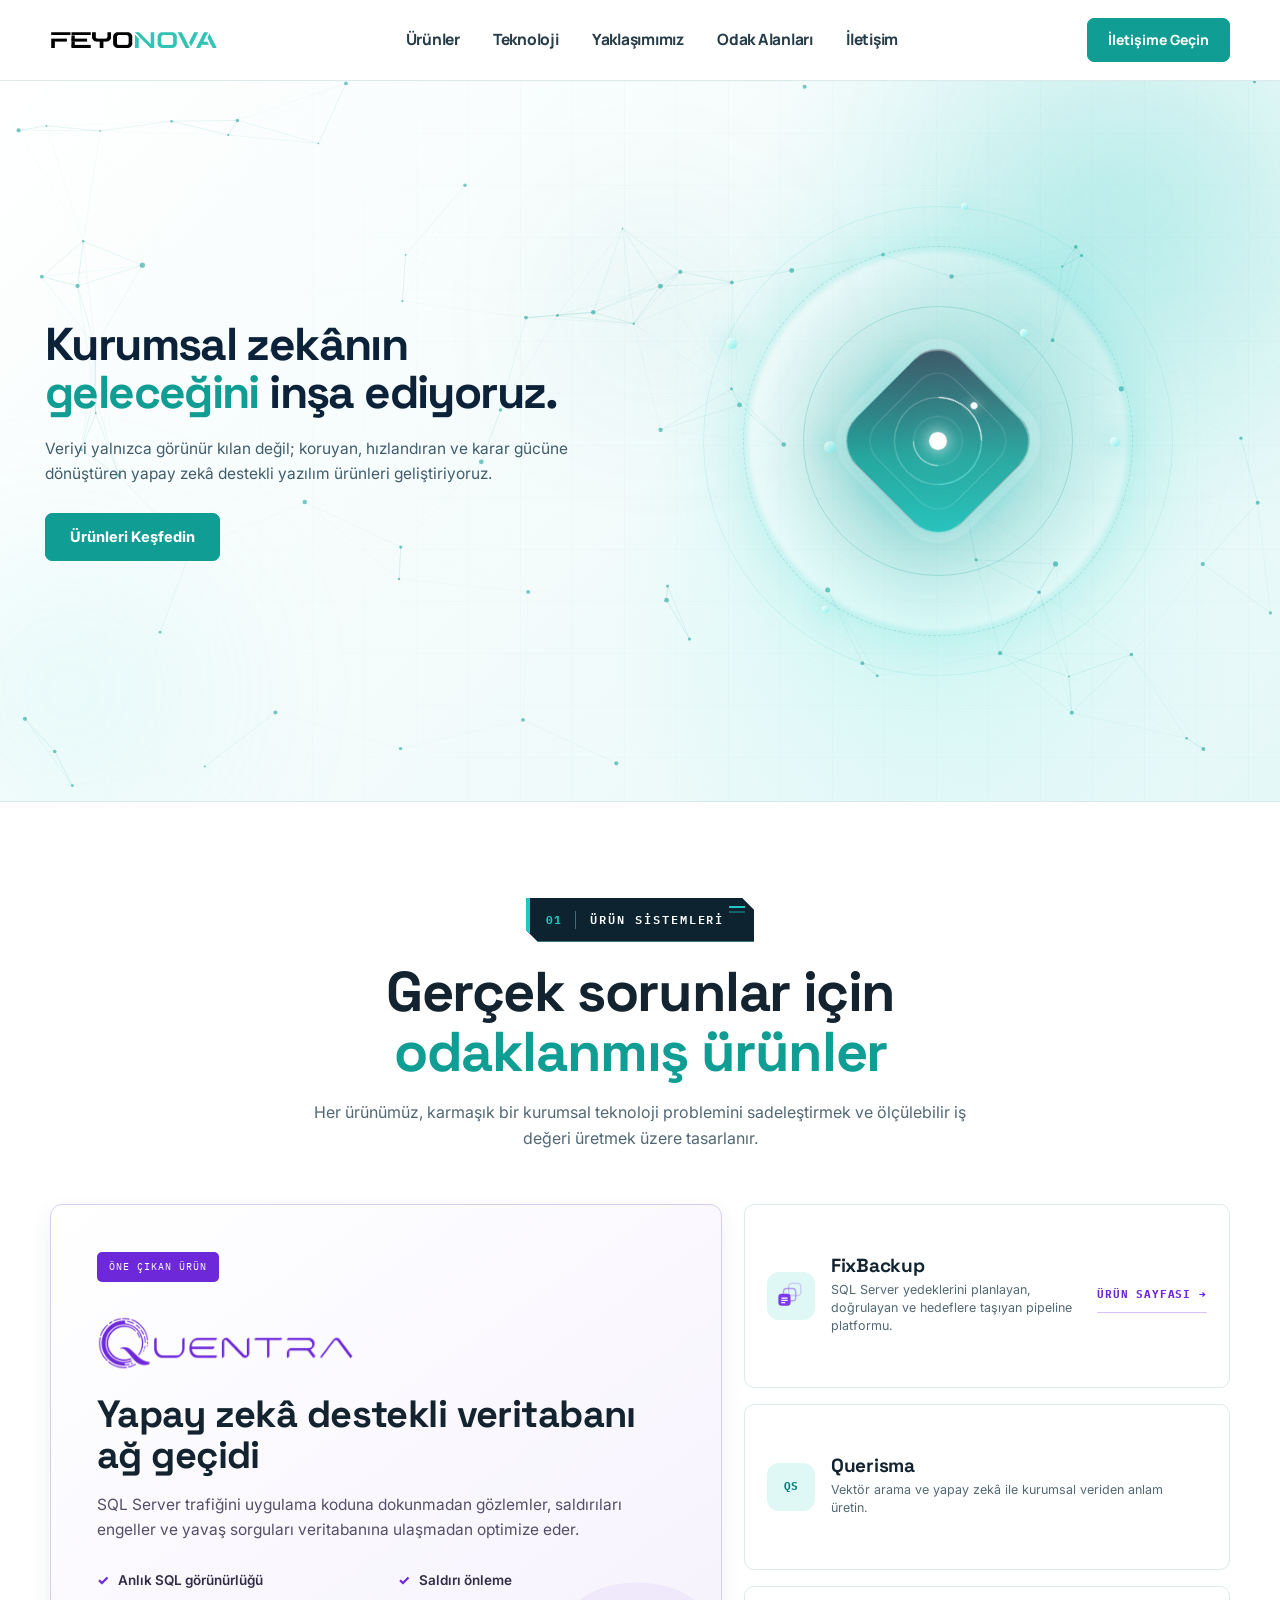
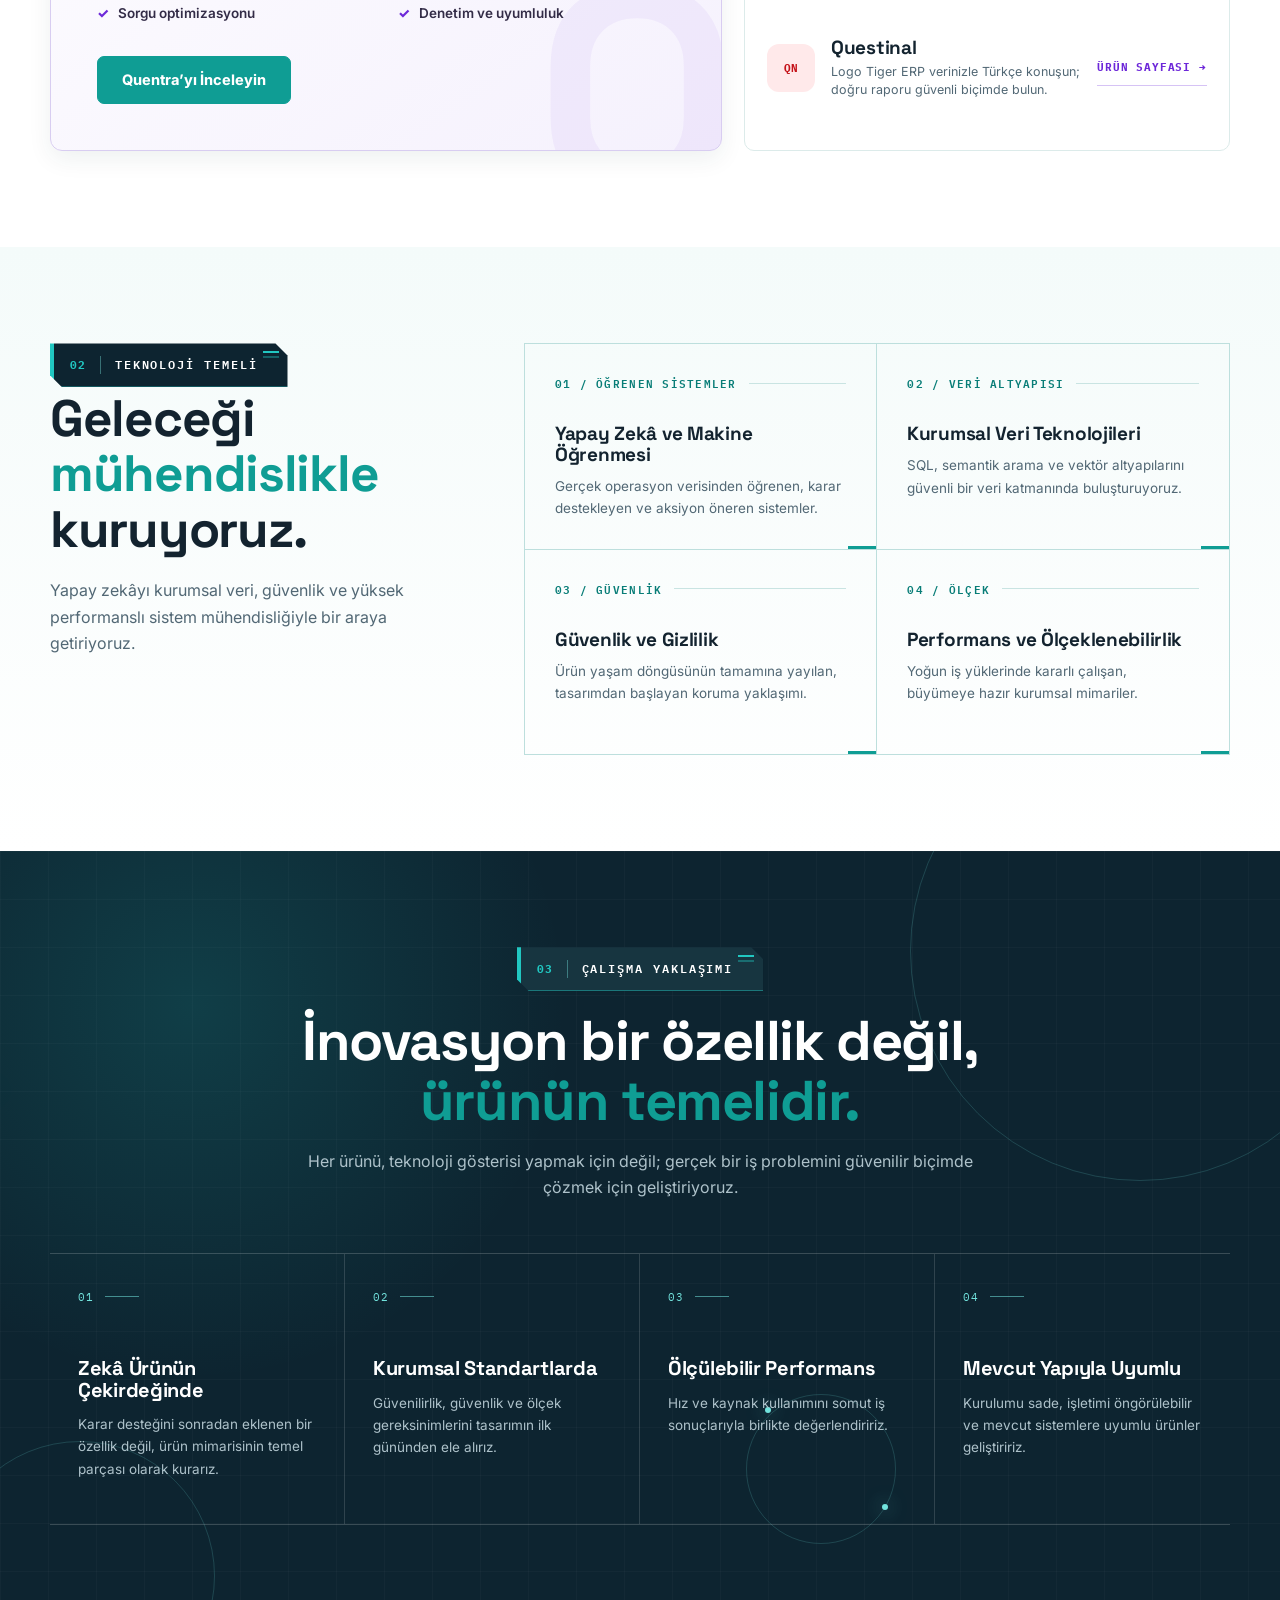
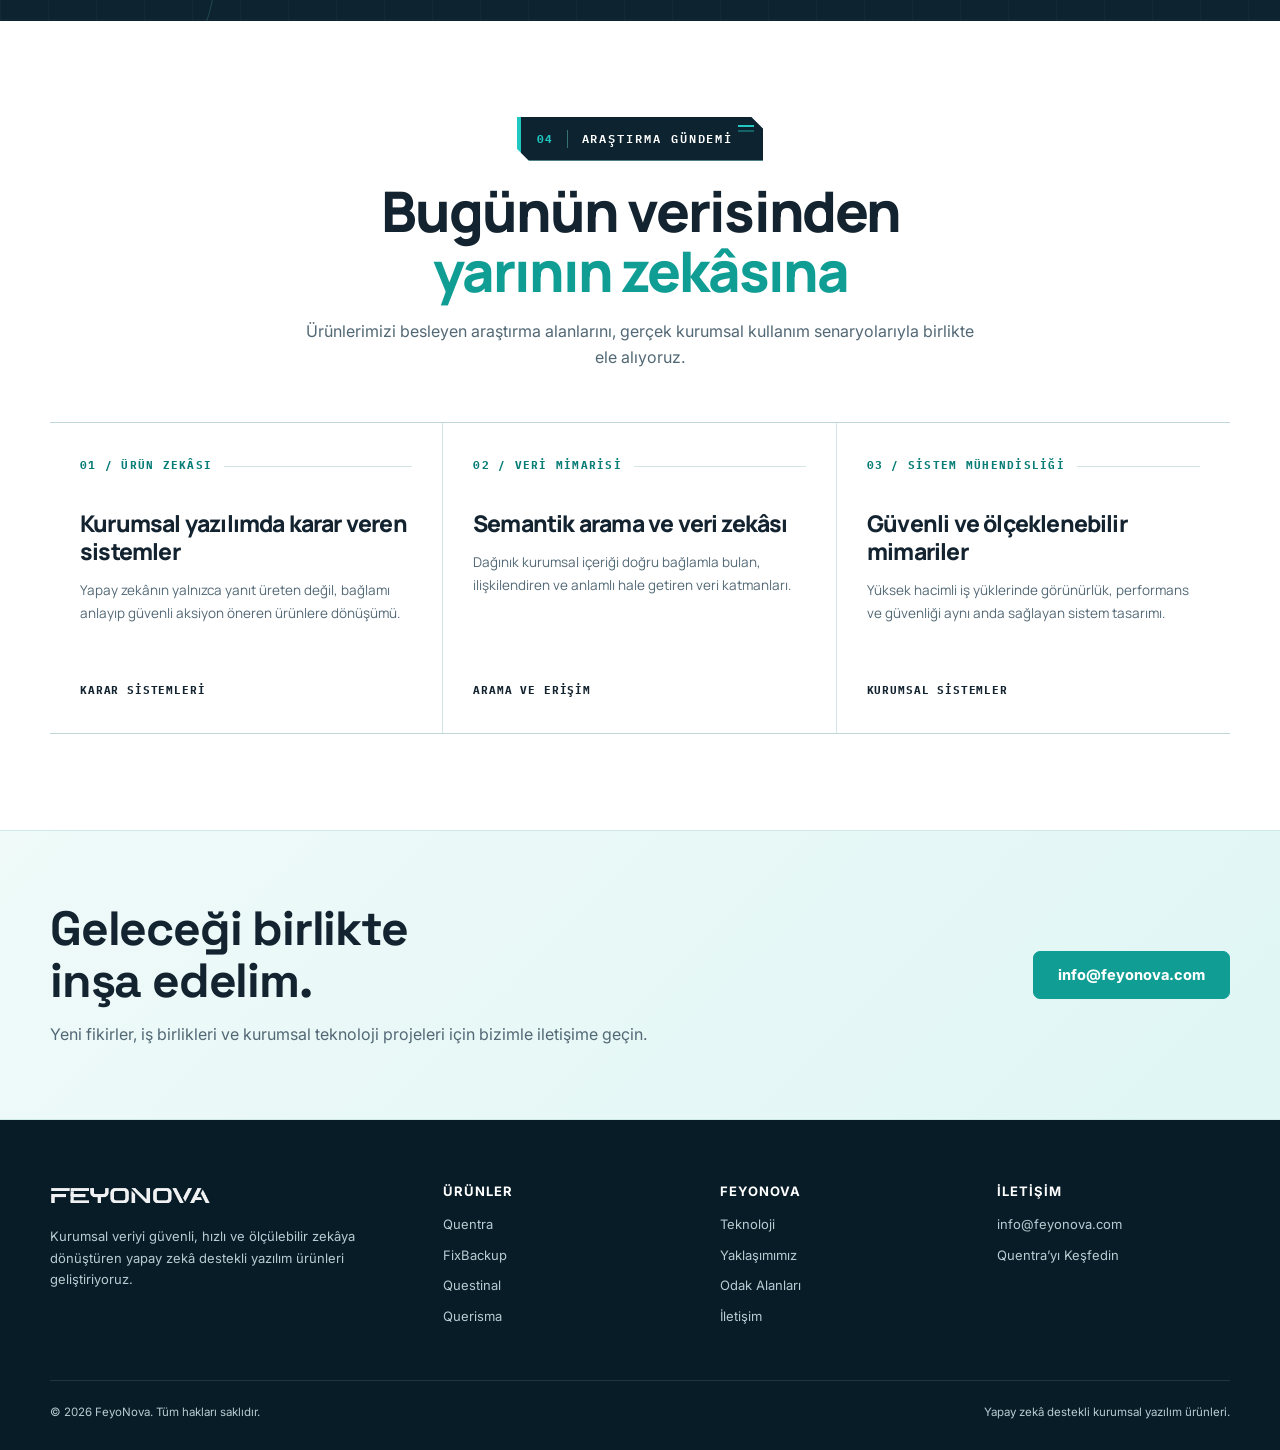
==== commit 8408493c: "Questinal urun sayfasini ekle" ====
--- a/index.html
+++ b/index.html
@@ -398,7 +398,7 @@
 .product-card{display:grid;grid-template-columns:48px 1fr auto;align-items:center;gap:16px;padding:22px;border:1px solid var(--line);border-radius:10px;background:#fff;transition:transform .18s ease,border-color .18s ease,box-shadow .18s ease}
 .product-card:hover{transform:translateY(-2px);border-color:#aad9d5;box-shadow:var(--shadow-sm)}
 .product-icon{display:grid;place-items:center;width:48px;height:48px;border-radius:12px;background:var(--teal-pale);color:var(--teal-deep);font-family:var(--mono);font-size:11px;font-weight:700}
-.product-icon img{width:30px;height:30px}
+.product-icon img{width:30px;height:30px}.product-icon.questinal{background:#ffe9ea;color:#c5131a}
 .product-card h3{font-size:19px}.product-card p{margin-top:4px;color:var(--ink-2);font-size:12.5px;line-height:1.45}
 .product-link{display:inline-flex;align-items:center;gap:8px;padding:8px 0;color:var(--purple);font-family:var(--mono);font-size:10.5px;font-weight:700;letter-spacing:.08em;text-transform:uppercase;white-space:nowrap;border-bottom:1px solid rgba(109,40,217,.28);transition:color .18s ease,border-color .18s ease,gap .18s ease}
 .product-link:hover{color:#4c1d95;border-bottom-color:#4c1d95;gap:12px}
@@ -576,7 +576,7 @@
         <div class="product-stack">
           <article class="product-card"><div class="product-icon"><img src="assets/fixbackup-web/mark.svg" alt=""></div><div><h3>FixBackup</h3><p>SQL Server yedeklerini planlayan, doğrulayan ve hedeflere taşıyan pipeline platformu.</p></div><a class="product-link" href="fixbackup.html" data-direct-navigation aria-label="FixBackup ürün sayfasını aç">Ürün sayfası <span aria-hidden="true">→</span></a></article>
           <article class="product-card"><div class="product-icon">QS</div><div><h3>Querisma</h3><p>Vektör arama ve yapay zekâ ile kurumsal veriden anlam üretin.</p></div></article>
-          <article class="product-card"><div class="product-icon">AI</div><div><h3>ERP AI Asistanı</h3><p>ERP verinize doğal dilde sorular sorun, anında içgörü alın.</p></div></article>
+          <article class="product-card"><div class="product-icon questinal">QN</div><div><h3>Questinal</h3><p>Logo Tiger ERP verinizle Türkçe konuşun; doğru raporu güvenli biçimde bulun.</p></div><a class="product-link" href="questinal.html" data-direct-navigation aria-label="Questinal ürün sayfasını aç">Ürün sayfası <span aria-hidden="true">→</span></a></article>
         </div>
       </div>
     </div>
@@ -642,7 +642,7 @@
   <div class="container">
     <div class="footer-grid">
       <div><img src="Logolar/FeyoNovaLogo_Small.png" alt="FeyoNova" class="brand-logo-footer"><p class="footer-about">Kurumsal veriyi güvenli, hızlı ve ölçülebilir zekâya dönüştüren yapay zekâ destekli yazılım ürünleri geliştiriyoruz.</p></div>
-      <div><h4>Ürünler</h4><a href="./quentra.html">Quentra</a><a href="./fixbackup.html">FixBackup</a><a href="#urunler">Querisma</a><a href="#urunler">ERP AI Asistanı</a></div>
+      <div><h4>Ürünler</h4><a href="./quentra.html">Quentra</a><a href="./fixbackup.html">FixBackup</a><a href="./questinal.html">Questinal</a><a href="#urunler">Querisma</a></div>
       <div><h4>FeyoNova</h4><a href="#teknoloji">Teknoloji</a><a href="#yaklasim">Yaklaşımımız</a><a href="#gundem">Odak Alanları</a><a href="#iletisim">İletişim</a></div>
       <div><h4>İletişim</h4><a href="mailto:info@feyonova.com">info@feyonova.com</a><a href="./quentra.html">Quentra’yı Keşfedin</a></div>
     </div>
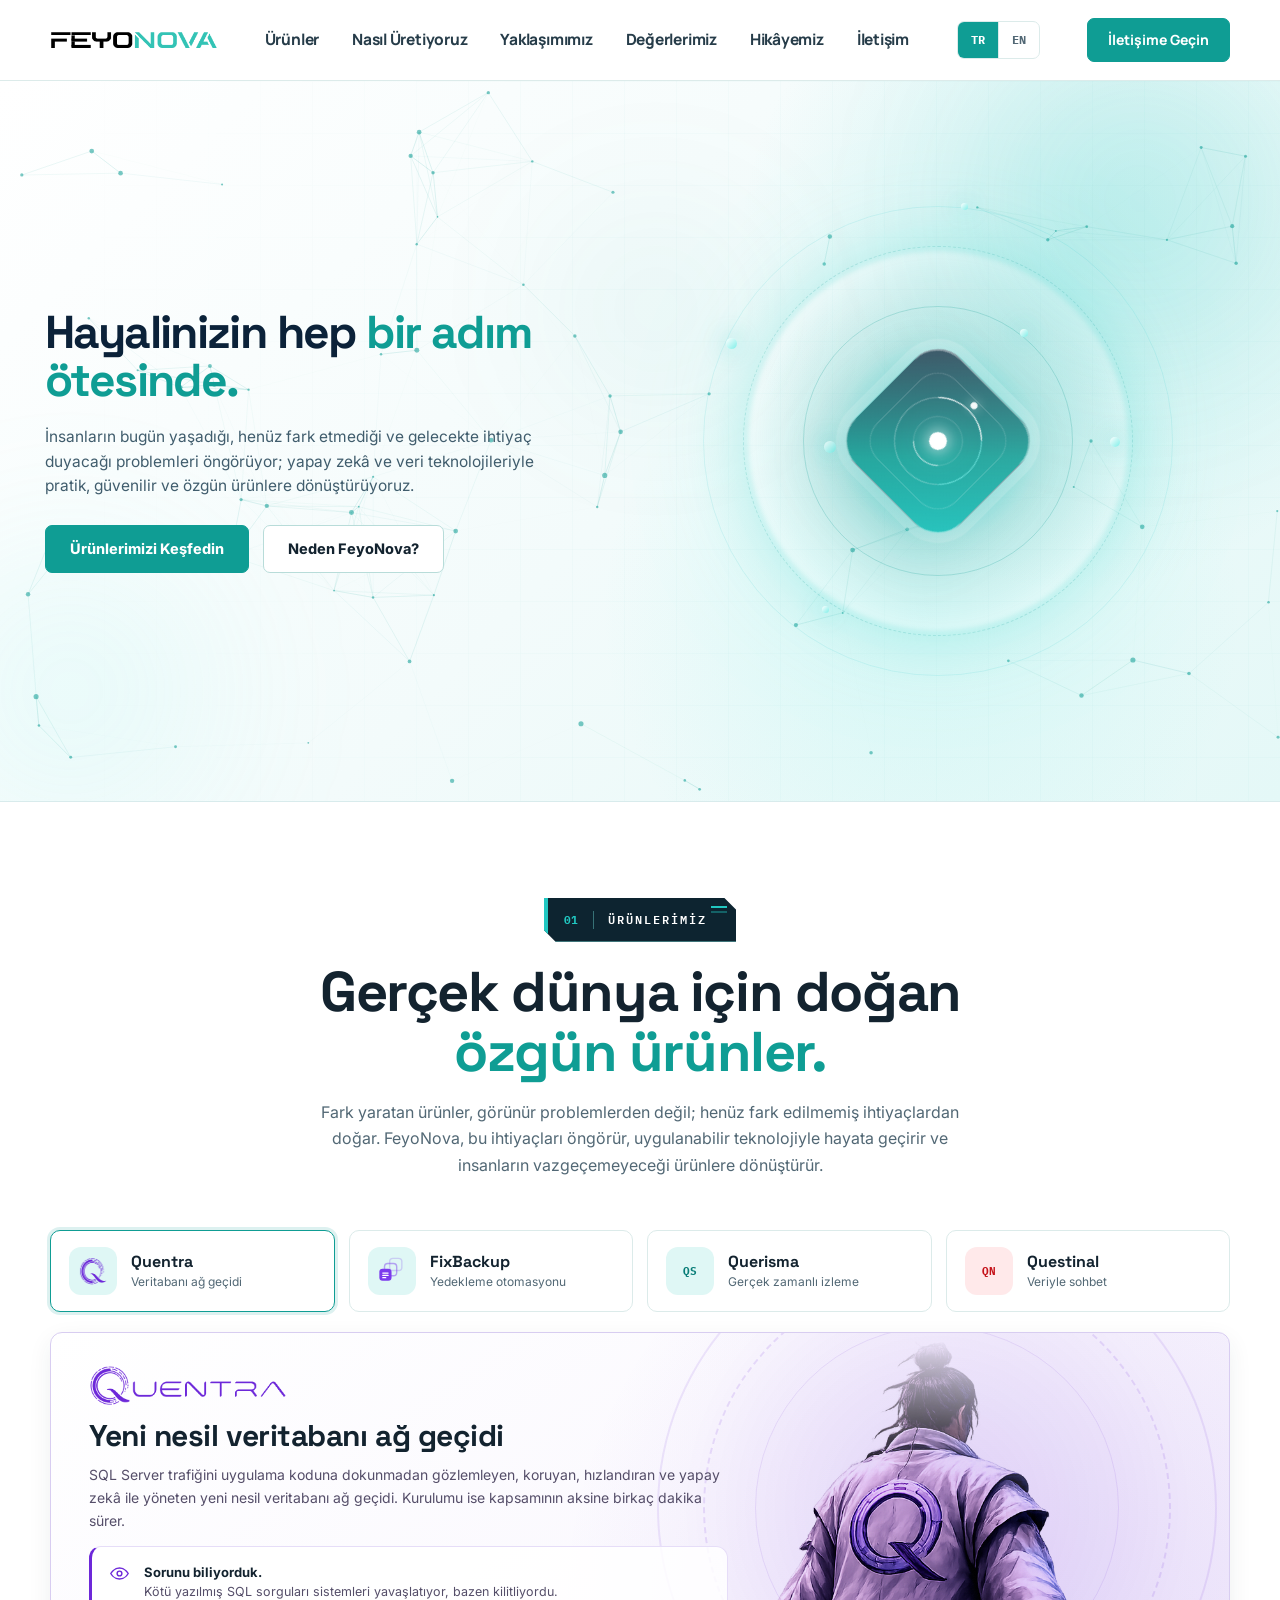
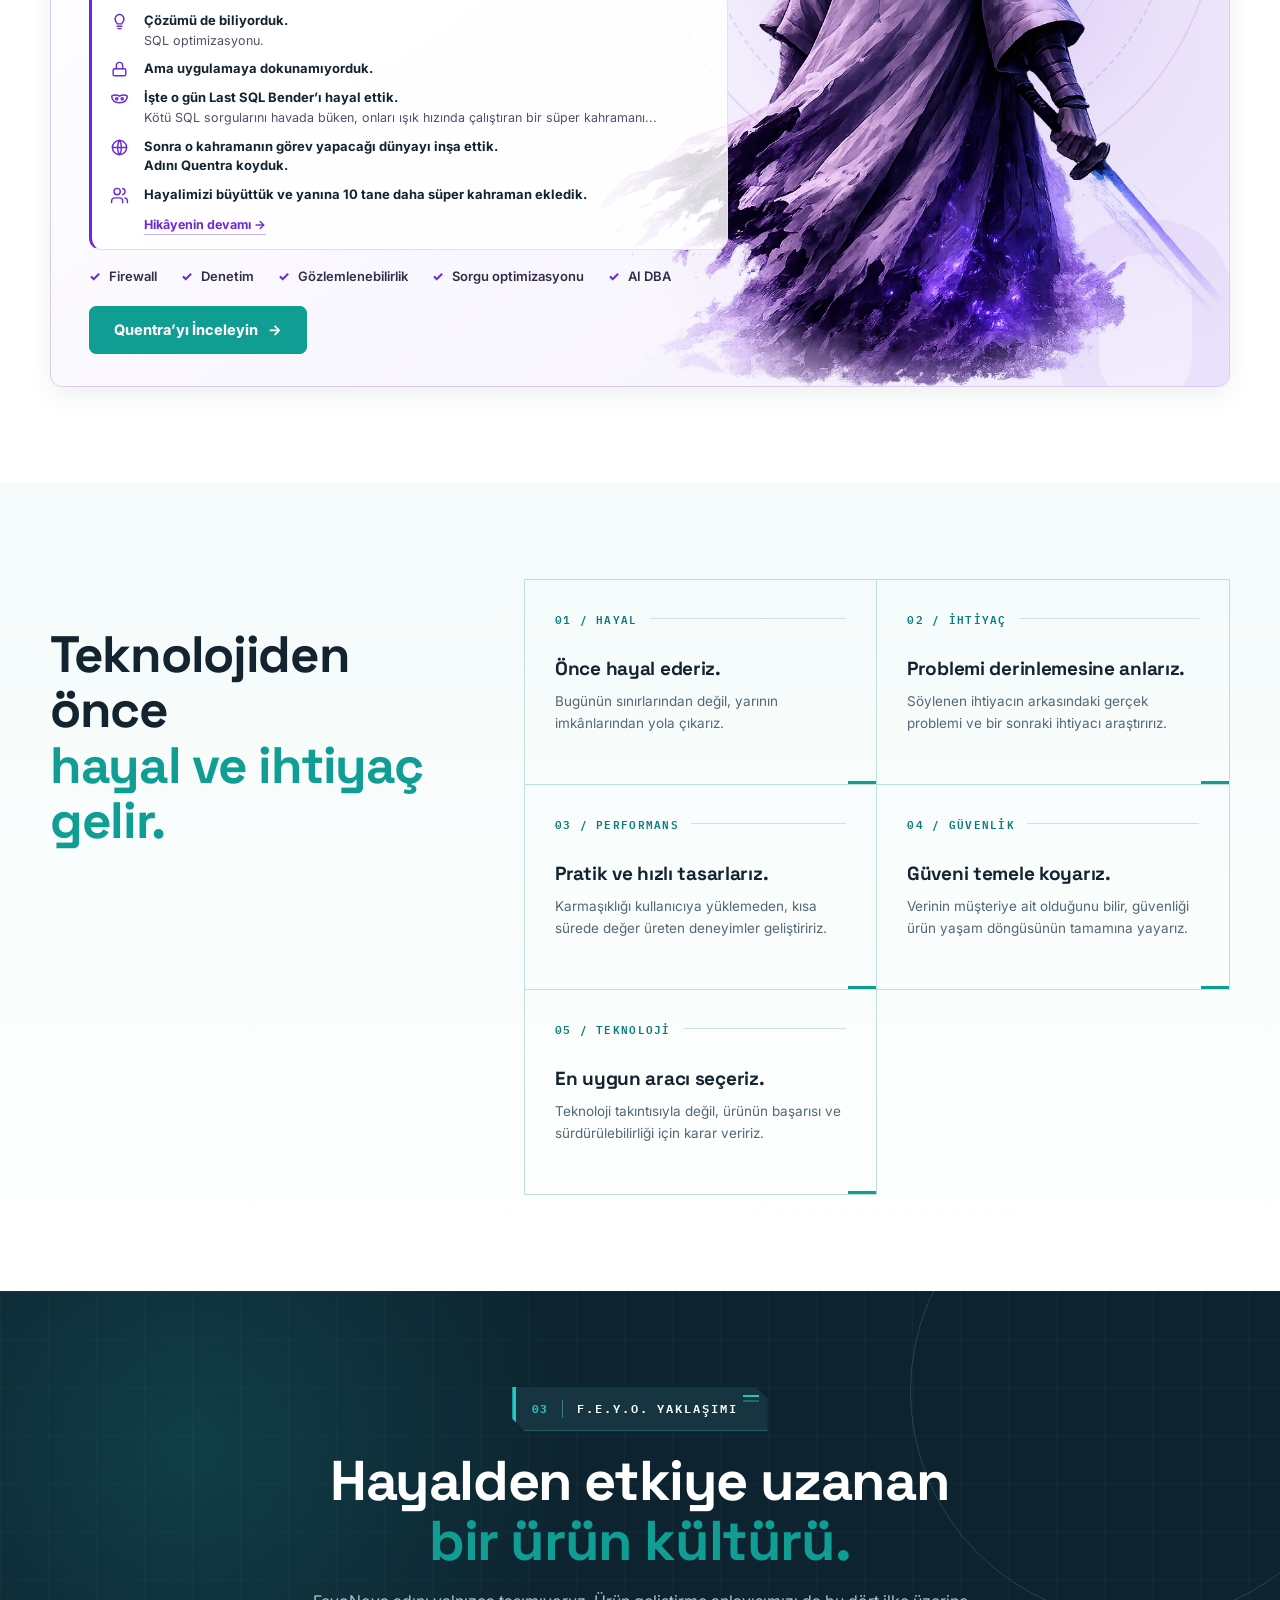
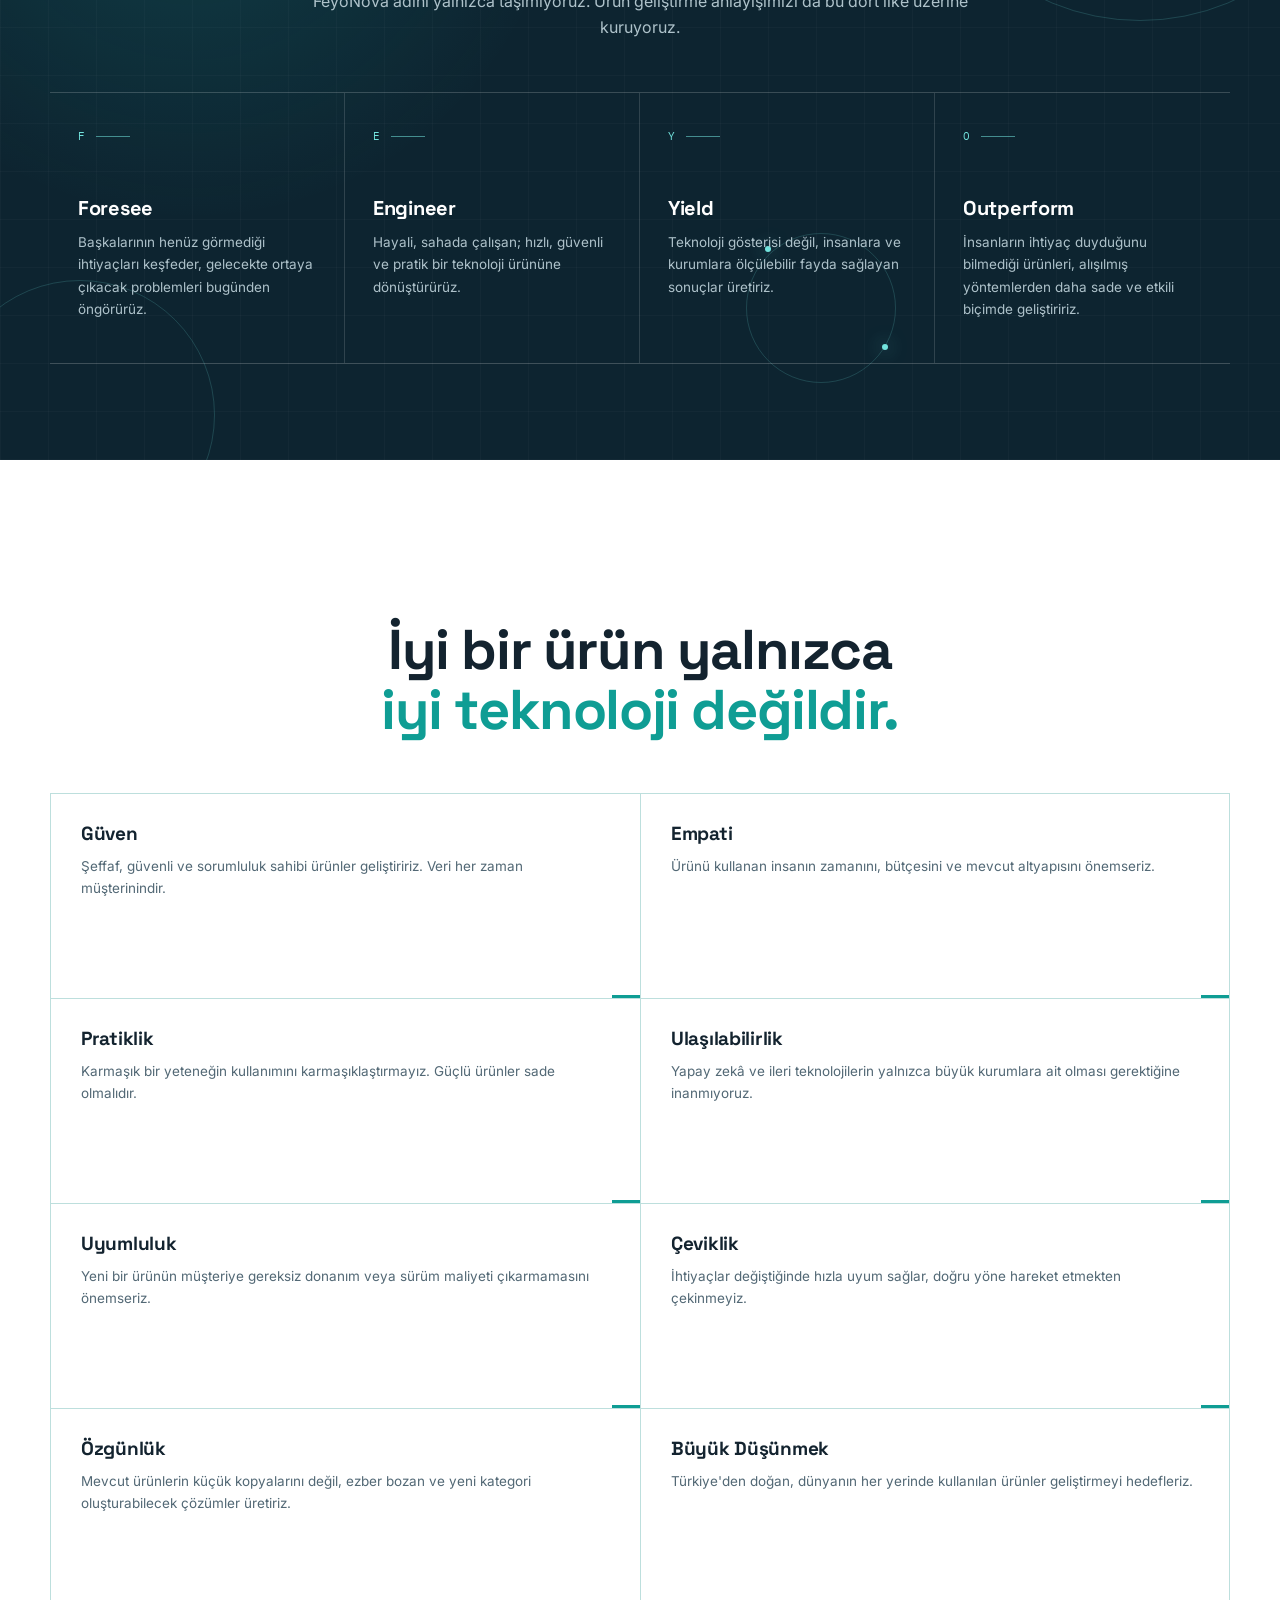
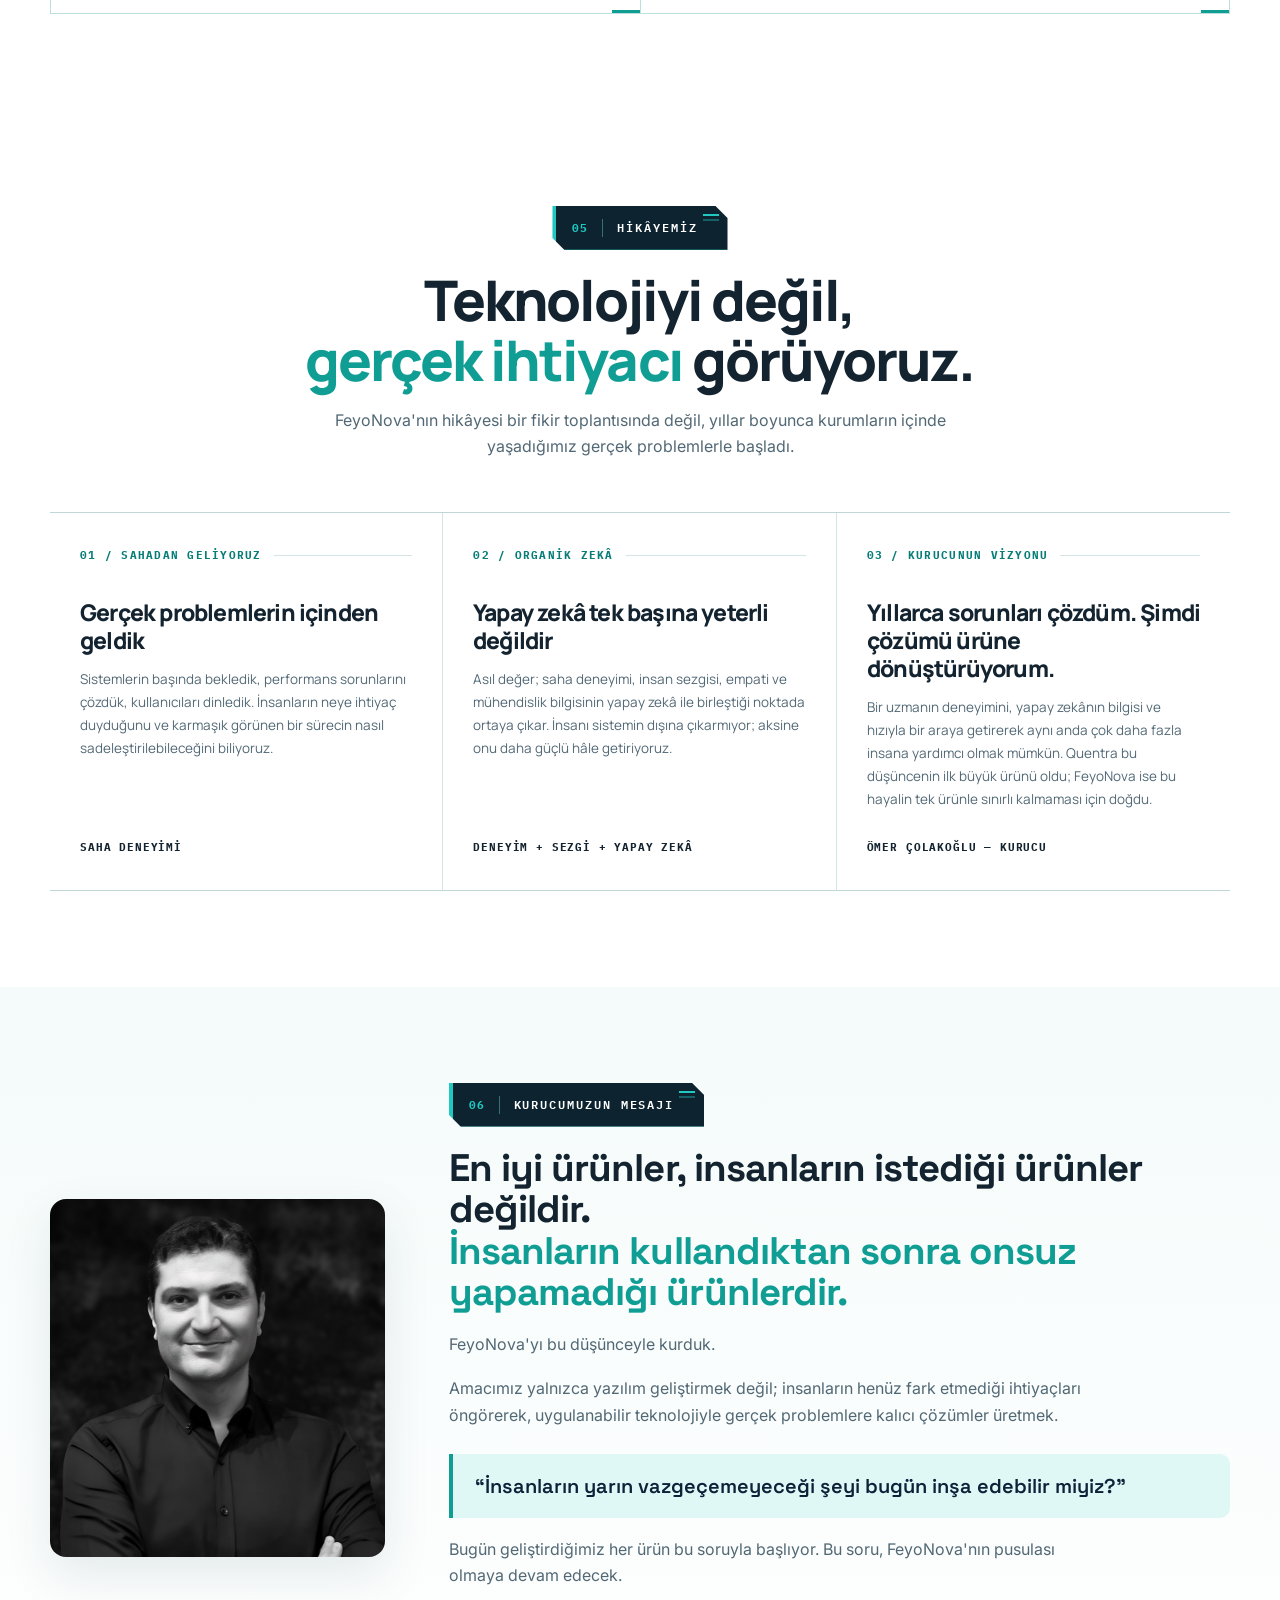
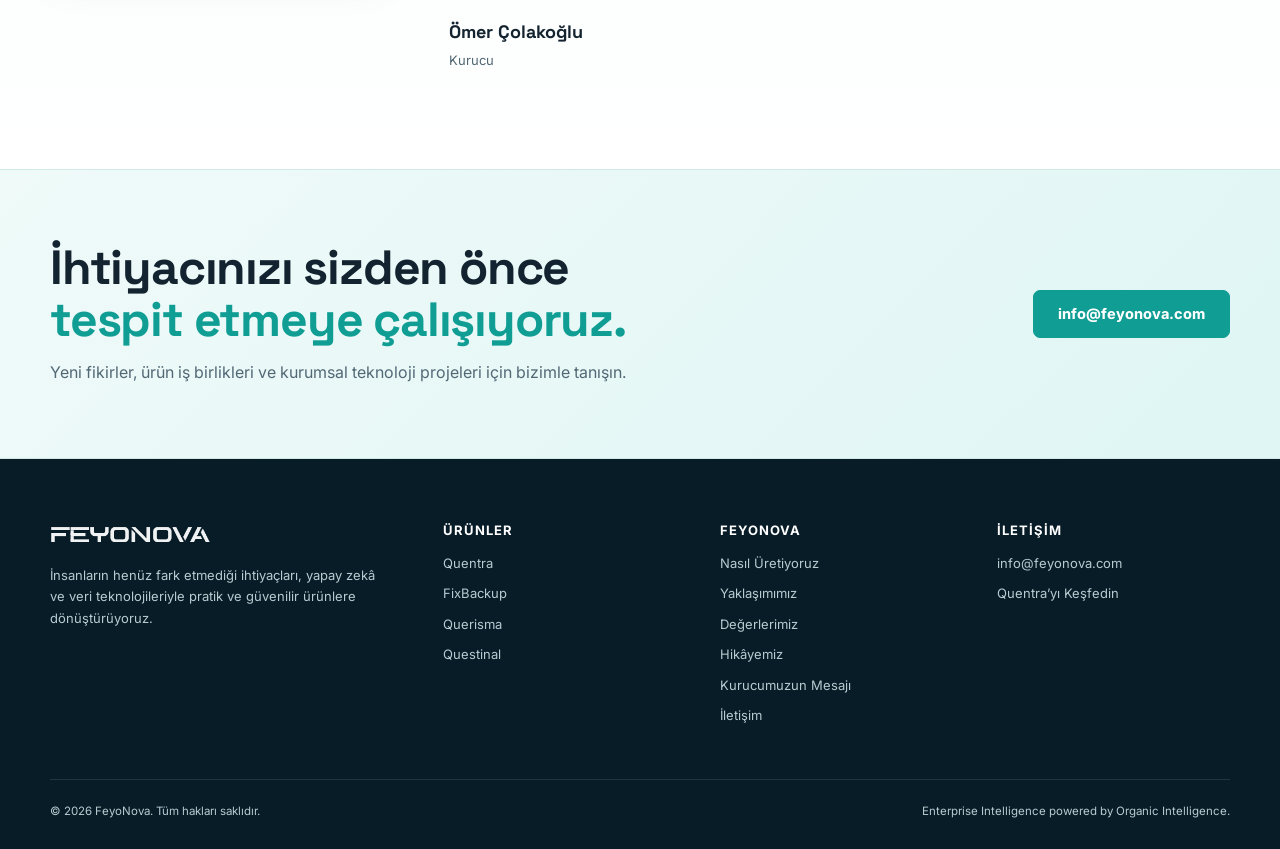
==== commit 328b8601: "Ana sayfa: sekmeli urun kartlari, TR/EN dil destegi ve kurucu mesaji - Urunler bolumu 4 sekmeli yapi" ====
--- a/index.html
+++ b/index.html
@@ -3,8 +3,8 @@
 <head>
 <meta charset="UTF-8">
 <meta name="viewport" content="width=device-width, initial-scale=1.0">
-<title>FeyoNova</title>
-<meta name="description" content="FeyoNova; veritabanı operasyonları, yedekleme, kurumsal arama ve iş zekâsı için yapay zekâ destekli yazılım ürünleri geliştirir.">
+<title>FeyoNova — Hayalinizin Hep Bir Adım Ötesinde</title>
+<meta name="description" content="FeyoNova, insanların henüz fark etmediği ihtiyaçları öngören; yapay zekâ ve veri teknolojileriyle pratik, güvenilir ve özgün ürünler geliştiren bir inovasyon şirketidir.">
 <link rel="icon" type="image/png" data-feyonova-favicon>
 <script src="assets/feyonova-favicon.js"></script>
 <link rel="preconnect" href="https://fonts.googleapis.com">
@@ -93,6 +93,10 @@
 .menu a:hover{color:var(--teal-deep);transform:translateY(-1px)}
 .menu a:hover::after{transform:scaleX(1);transform-origin:left}
 .nav>.btn{min-height:44px;padding-inline:20px;font-family:"Manrope",var(--text);font-size:14px}
+.lang-toggle{display:inline-flex;align-items:center;border:1px solid var(--line);border-radius:7px;overflow:hidden;background:#fff;font-family:var(--mono);font-size:11.5px;font-weight:700;letter-spacing:.06em}
+.lang-toggle button{padding:9px 13px;border:0;background:transparent;color:var(--ink-2);cursor:pointer;transition:background .18s ease,color .18s ease}
+.lang-toggle button+button{border-left:1px solid var(--line)}
+.lang-toggle button.active{background:var(--teal);color:#fff}
 .mobile-toggle{display:none;width:44px;height:40px;border:1px solid var(--line);border-radius:8px;background:#fff;cursor:pointer;position:relative}
 .mobile-toggle span,.mobile-toggle span::before,.mobile-toggle span::after{content:"";position:absolute;left:9px;right:9px;height:2px;background:var(--ink)}
 .mobile-toggle span{top:50%;margin-top:-1px}.mobile-toggle span::before{top:-7px}.mobile-toggle span::after{top:7px}
@@ -384,22 +388,93 @@
 
 /* Ürünler */
 .products{background:#fff}
-.product-layout{display:grid;grid-template-columns:minmax(0,1.16fr) minmax(0,.84fr);gap:22px;align-items:stretch}
-.product-featured{position:relative;overflow:hidden;min-height:470px;padding:clamp(28px,4vw,46px);border:1px solid #d8cdf1;border-radius:12px;background:linear-gradient(145deg,#fff 0%,#f5f1fd 100%);box-shadow:var(--shadow-sm)}
+.product-tabs{display:grid;grid-template-columns:repeat(4,minmax(0,1fr));gap:14px;margin-bottom:20px}
+.product-tab{display:flex;align-items:center;gap:14px;padding:16px 18px;border:1px solid var(--line);border-radius:10px;background:#fff;cursor:pointer;text-align:left;font:inherit;color:var(--ink);transition:transform .18s ease,border-color .18s ease,box-shadow .18s ease}
+.product-tab:hover{transform:translateY(-2px);box-shadow:var(--shadow-sm);border-color:#aad9d5}
+.product-tab.active{border-color:var(--teal);box-shadow:0 0 0 3px rgba(15,157,148,.14)}
+.pt-name{display:block;font-family:var(--display);font-weight:700;font-size:16px;line-height:1.2}
+.pt-sub{display:block;margin-top:3px;color:var(--ink-2);font-size:12px;line-height:1.35}
+.product-pane{display:none}
+.product-pane.active{display:block}
+.pane-simple{position:relative;overflow:hidden;min-height:280px;padding:clamp(28px,4vw,46px);border:1px solid var(--line);border-radius:12px;background:linear-gradient(145deg,#fff,#f3fbfa);box-shadow:var(--shadow-sm)}
+.pane-simple h3{font-size:clamp(24px,2.6vw,32px)}
+.pane-simple p{max-width:640px;margin-top:14px;color:var(--ink-2);font-size:15.5px}
+.pane-simple .btn{margin-top:26px}
+.soon-tag{display:inline-flex;margin-bottom:18px;padding:7px 12px;border-radius:5px;background:var(--teal-pale);color:var(--teal-deep);font-family:var(--mono);font-size:10px;letter-spacing:.1em;text-transform:uppercase}
+.fb-pane{border-color:#cfe9e7;background:linear-gradient(145deg,#fff 0%,#eefaf9 100%)}
+.fb-pane>*{position:relative;z-index:1}
+.fb-pane h3{font-size:clamp(22px,2.4vw,30px);line-height:1.15}
+.fb-pane .q-story{border-color:#d3ecea;border-left-color:var(--teal)}
+.fb-pane .q-row svg{stroke:var(--teal-deep)}
+.fb-pane .q-story>a{color:var(--teal-deep);border-bottom-color:rgba(8,125,119,.35)}
+.fb-pane .q-story>a:hover{color:var(--navy);border-bottom-color:var(--navy)}
+.fb-pane .feature-list li::before{color:var(--teal-deep)}
+.fb-logo{display:block;width:min(190px,60%);margin:0 0 16px}
+.fb-lead{max-width:52%}
+.fb-img{
+  position:absolute;right:-1%;top:0;width:48%;height:100%;
+  object-fit:contain;object-position:center right;
+  z-index:0;pointer-events:none;mix-blend-mode:multiply;
+  -webkit-mask-image:radial-gradient(ellipse 66% 60% at 50% 50%,#000 58%,transparent 88%);
+  mask-image:radial-gradient(ellipse 66% 60% at 50% 50%,#000 58%,transparent 88%);
+}
+.fb-foot{display:flex;align-items:center;justify-content:space-between;gap:16px 24px;flex-wrap:wrap;margin-top:18px}
+.fb-foot .feature-list{margin:0;max-width:none;flex:1 1 auto}
+.qs-pane{padding:clamp(20px,2.4vw,30px) clamp(24px,3vw,40px);border-color:#f2d7d9;background:linear-gradient(145deg,#fff 0%,#fdf4f4 100%)}
+.qs-pane>*{position:relative;z-index:1}
+.qs-pane h3{font-size:clamp(22px,2.4vw,30px);line-height:1.15}
+.qs-logo{
+  display:block;width:132px;margin:-26px 0 -14px -16px;mix-blend-mode:multiply;
+  -webkit-mask-image:radial-gradient(ellipse 74% 74% at 50% 50%,#000 62%,transparent 92%);
+  mask-image:radial-gradient(ellipse 74% 74% at 50% 50%,#000 62%,transparent 92%);
+}
+.qs-accent{color:#e02b36}
+.qs-pane .q-story{border-color:#f6dedf;border-left-color:#e02b36}
+.qs-pane .q-row svg{stroke:#e02b36}
+.qs-pane .q-story>a{color:#e02b36;border-bottom-color:rgba(224,43,54,.35)}
+.qs-pane .q-story>a:hover{color:#9f1239;border-bottom-color:#9f1239}
+.qs-pane .feature-list li::before{color:#e02b36}
+.qs-pane .fb-lead,.qs-pane .q-story{max-width:44%}
+.qs-pane .fb-lead{margin-top:10px}
+.qs-pane .feature-list{font-size:12.5px;gap:8px 18px;flex:1 1 0;min-width:260px}
+.qs-pane .fb-foot{margin-top:14px}
+.qs-img{position:absolute;right:clamp(16px,2vw,28px);top:50%;transform:translateY(-50%);width:51%;border:1px solid #e8e2ec;border-radius:12px;box-shadow:0 24px 60px rgba(11,34,57,.28);z-index:0}
+.btn-navy{background:var(--navy);border-color:var(--navy);color:#fff}
+.btn-navy:hover{background:#123754;border-color:#123754;color:#fff}
+.qt-pane{position:relative}
+.qt-pane>*{position:relative;z-index:1}
+.qt-pane p{max-width:46%}
+.qt-img{width:44%;border:0}
+.product-featured{position:relative;overflow:hidden;padding:clamp(22px,2.6vw,32px) clamp(24px,3vw,40px);border:1px solid #d8cdf1;border-radius:12px;background:linear-gradient(145deg,#fff 0%,#f5f1fd 100%);box-shadow:var(--shadow-sm)}
 .product-featured::after{content:"Q";position:absolute;right:-18px;bottom:-94px;font-family:var(--display);font-size:300px;font-weight:700;line-height:1;color:rgba(109,40,217,.055);pointer-events:none}
 .product-featured>*{position:relative;z-index:1}
 .product-tag{display:inline-flex;padding:7px 12px;border-radius:5px;background:var(--purple);color:#fff;font-family:var(--mono);font-size:10px;letter-spacing:.1em;text-transform:uppercase}
-.product-logo{width:min(260px,70%);margin:34px 0 24px}
-.product-featured h3{font-size:clamp(27px,3vw,38px)}
-.product-featured>p{max-width:610px;margin-top:16px;color:#554e69;font-size:15.5px}
-.feature-list{list-style:none;display:grid;grid-template-columns:repeat(2,minmax(0,1fr));gap:11px 24px;padding:0;margin:26px 0 32px;color:#332c47;font-size:13.5px;font-weight:600}
+.product-logo{width:min(200px,60%);margin:0 0 14px}
+.product-featured h3{font-size:clamp(22px,2.4vw,30px)}
+.product-featured>p{max-width:58%;margin-top:10px;color:#554e69;font-size:14px}
+.q-story{position:relative;max-width:58%;margin-top:14px;padding:16px 18px 14px;border:1px solid #e6ddf8;border-left:3px solid var(--purple);border-radius:12px;background:rgba(255,255,255,.85);color:#554e69;font-size:12.5px;line-height:1.5}
+.q-row{display:grid;grid-template-columns:22px 1fr;gap:12px;align-items:start}
+.q-row+.q-row{margin-top:9px}
+.q-row svg{width:19px;height:19px;margin-top:1px;stroke:var(--purple);fill:none;stroke-width:1.8;stroke-linecap:round;stroke-linejoin:round}
+.q-row b{display:block;color:var(--ink);font-size:13px}
+.q-row span{display:block;margin-top:1px}
+.q-story>a{display:inline-block;margin:11px 0 0 34px;color:var(--purple);font-weight:700;font-size:12.5px;border-bottom:1px solid rgba(109,40,217,.35)}
+.q-story>a:hover{color:#4c1d95;border-bottom-color:#4c1d95}
+.product-featured::before{content:"";position:absolute;right:-8%;top:-12%;width:75%;height:130%;background:radial-gradient(circle at 68% 42%,rgba(109,40,217,.13),transparent 62%);pointer-events:none}
+.q-bender{
+  position:absolute;right:-2%;bottom:0;width:60%;height:100%;
+  object-fit:cover;object-position:center bottom;
+  z-index:0;pointer-events:none;mix-blend-mode:multiply;
+  -webkit-mask-image:radial-gradient(ellipse 62% 70% at 52% 58%,#000 52%,transparent 82%);
+  mask-image:radial-gradient(ellipse 62% 70% at 52% 58%,#000 52%,transparent 82%);
+}
+.q-halo{position:absolute;right:1%;top:-16%;width:min(560px,52%);aspect-ratio:1;border-radius:50%;z-index:0;border:2px solid rgba(109,40,217,.10);background:radial-gradient(circle,rgba(109,40,217,.10),transparent 65%);pointer-events:none}
+.q-halo::before{content:"";position:absolute;inset:44px;border-radius:50%;border:2px dashed rgba(109,40,217,.13)}
+.q-halo::after{content:"";position:absolute;inset:96px;border-radius:50%;border:1px solid rgba(109,40,217,.10)}
+.feature-list{list-style:none;display:flex;flex-wrap:wrap;gap:8px 24px;padding:0;margin:16px 0 18px;max-width:72%;color:#332c47;font-size:13px;font-weight:600}
 .feature-list li::before{content:"✓";color:var(--purple);font-weight:800;margin-right:9px}
-.product-stack{display:grid;gap:16px}
-.product-card{display:grid;grid-template-columns:48px 1fr auto;align-items:center;gap:16px;padding:22px;border:1px solid var(--line);border-radius:10px;background:#fff;transition:transform .18s ease,border-color .18s ease,box-shadow .18s ease}
-.product-card:hover{transform:translateY(-2px);border-color:#aad9d5;box-shadow:var(--shadow-sm)}
-.product-icon{display:grid;place-items:center;width:48px;height:48px;border-radius:12px;background:var(--teal-pale);color:var(--teal-deep);font-family:var(--mono);font-size:11px;font-weight:700}
+.product-icon{display:grid;place-items:center;flex:none;width:48px;height:48px;border-radius:12px;background:var(--teal-pale);color:var(--teal-deep);font-family:var(--mono);font-size:11px;font-weight:700}
 .product-icon img{width:30px;height:30px}.product-icon.questinal{background:#ffe9ea;color:#c5131a}
-.product-card h3{font-size:19px}.product-card p{margin-top:4px;color:var(--ink-2);font-size:12.5px;line-height:1.45}
 .product-link{display:inline-flex;align-items:center;gap:8px;padding:8px 0;color:var(--purple);font-family:var(--mono);font-size:10.5px;font-weight:700;letter-spacing:.08em;text-transform:uppercase;white-space:nowrap;border-bottom:1px solid rgba(109,40,217,.28);transition:color .18s ease,border-color .18s ease,gap .18s ease}
 .product-link:hover{color:#4c1d95;border-bottom-color:#4c1d95;gap:12px}
 
@@ -454,6 +529,17 @@
 .agenda .section-head h2,.agenda-card h3{font-family:"Manrope",var(--display);font-weight:800;letter-spacing:-.035em}
 .agenda-card h3{margin-top:34px;font-size:23px;line-height:1.22}.agenda-card p{margin-top:14px;color:var(--ink-2);font-family:"Manrope",var(--text);font-size:13.5px;line-height:1.7}.agenda-card strong{margin-top:auto;padding-top:28px;color:var(--ink);font-family:var(--mono);font-size:10.5px;letter-spacing:.08em;text-transform:uppercase}
 
+/* Kurucumuzun Mesajı */
+.founder{background:linear-gradient(180deg,var(--paper-2),#fff)}
+.founder-grid{display:grid;grid-template-columns:minmax(240px,.6fr) 1.4fr;gap:clamp(36px,5vw,64px);align-items:center}
+.founder-photo img{width:100%;border-radius:16px;box-shadow:var(--shadow)}
+.founder-copy h2{margin-top:16px;font-size:clamp(26px,3vw,40px)}
+.founder-copy p{margin-top:18px;max-width:640px;color:var(--ink-2);font-size:16px}
+.founder-quote{margin:26px 0 0;padding:18px 22px;border-left:4px solid var(--teal);border-radius:0 10px 10px 0;background:var(--teal-pale);font-family:var(--display);font-size:20px;font-weight:600;line-height:1.4;color:var(--navy)}
+.founder-sign{margin-top:28px}
+.founder-sign strong{display:block;font-family:var(--display);font-size:18px}
+.founder-sign span{color:var(--ink-2);font-size:13px}
+
 /* İletişim */
 .cta{padding:72px 0;background:linear-gradient(135deg,#effaf9,#dff6f4);border-top:1px solid #cfe9e7;border-bottom:1px solid #cfe9e7}
 .cta-row{display:grid;grid-template-columns:minmax(0,1fr) auto;align-items:center;gap:32px}
@@ -471,7 +557,7 @@
   .hero-grid{grid-template-columns:1fr;min-height:0;padding:70px 0 54px}
   .hero-copy{text-align:center;display:flex;flex-direction:column;align-items:center}
   .orb-wrap{height:330px}.nova-scene{transform:scale(.72);transform-origin:center}
-  .product-layout{grid-template-columns:1fr}.product-featured{min-height:430px}
+  .product-tabs{grid-template-columns:repeat(2,minmax(0,1fr))}
   .tech-layout{grid-template-columns:1fr}.tech-intro{position:static;text-align:center}.tech-intro p{margin-inline:auto}
   .principles{grid-template-columns:repeat(2,minmax(0,1fr))}
 }
@@ -488,10 +574,19 @@
   .hero-grid{padding:48px 0 52px}.hero h1{font-size:clamp(38px,11vw,48px);letter-spacing:-.035em}.hero-copy>p{font-size:15.5px;margin:20px 0 26px}
   .hero-actions{width:100%}.hero-actions .btn{flex:1 1 160px}
   .orb-wrap{display:none}
-  .product-featured{min-height:0;padding:26px}.product-logo{margin:28px 0 20px}.feature-list{grid-template-columns:1fr}.product-card{grid-template-columns:44px 1fr}.product-card .status{grid-column:2;justify-self:start}
+  .product-featured{min-height:0;padding:26px}.product-logo{margin:28px 0 20px}
+  .product-featured>p,.q-story,.feature-list{max-width:100%}
+  .q-bender{position:static;display:block;width:88%;height:auto;max-height:none;margin:12px auto 0;object-fit:contain}
+  .q-halo{display:none}
+  .fb-img{position:static;width:94%;height:auto;margin:14px auto 0;display:block}
+  .fb-lead{max-width:100%}
+  .qs-pane .fb-lead,.qs-pane .q-story{max-width:100%}
+  .qs-img{position:static;transform:none;width:100%;margin:14px 0 0}
   .tech-grid{grid-template-columns:1fr}.tech-item{min-height:0}
   .principles{grid-template-columns:1fr}.principle{min-height:0;border-right:0;border-bottom:1px solid rgba(255,255,255,.14)}.principle:last-child{border-bottom:0}.principle .p-num{margin-bottom:28px}
   .agenda-grid{grid-template-columns:1fr}.agenda-card,.agenda-card:nth-child(2){min-height:240px;border-right:0;border-bottom:1px solid #d3e5e4}.agenda-card:last-child{grid-column:auto;border-top:0;border-bottom:0}
+  .founder-grid{grid-template-columns:1fr}
+  .founder-photo{max-width:320px;margin-inline:auto}
   .cta{padding:58px 0}.cta-row{grid-template-columns:1fr;align-items:start}.cta-row .btn{justify-self:start}
   .footer-grid{grid-template-columns:1fr 1fr;gap:34px 24px}.footer-grid>div:first-child{grid-column:1/-1}.footer-grid>div:last-child{grid-column:auto}.copyright{flex-direction:column}
 }
@@ -513,13 +608,18 @@
   <div class="container nav">
     <a href="#top" aria-label="FeyoNova ana sayfa"><img src="Logolar/FeyoNovaLogo_Small.png" alt="FeyoNova" class="brand-logo"></a>
     <nav class="menu" id="menu" aria-label="Ana menü">
-      <a href="#urunler">Ürünler</a>
-      <a href="#teknoloji">Teknoloji</a>
-      <a href="#yaklasim">Yaklaşımımız</a>
-      <a href="#gundem">Odak Alanları</a>
-      <a href="#iletisim">İletişim</a>
+      <a href="#urunler" data-i18n="nav.products">Ürünler</a>
+      <a href="#teknoloji" data-i18n="nav.build">Nasıl Üretiyoruz</a>
+      <a href="#yaklasim" data-i18n="nav.approach">Yaklaşımımız</a>
+      <a href="#degerler" data-i18n="nav.values">Değerlerimiz</a>
+      <a href="#gundem" data-i18n="nav.story">Hikâyemiz</a>
+      <a href="#iletisim" data-i18n="nav.contact">İletişim</a>
     </nav>
-    <a class="btn btn-primary" href="mailto:info@feyonova.com">İletişime Geçin</a>
+    <div class="lang-toggle" role="group" aria-label="Dil / Language">
+      <button type="button" data-lang="tr" class="active">TR</button>
+      <button type="button" data-lang="en">EN</button>
+    </div>
+    <a class="btn btn-primary" href="mailto:info@feyonova.com" data-i18n="nav.cta">İletişime Geçin</a>
     <button class="mobile-toggle" type="button" aria-label="Menüyü aç" aria-expanded="false" aria-controls="menu"><span></span></button>
   </div>
 </header>
@@ -532,10 +632,11 @@
     <canvas id="hero-canvas" aria-hidden="true"></canvas>
     <div class="container hero-grid">
       <div class="hero-copy">
-        <h1>Kurumsal zekânın <span class="grad">geleceğini</span> inşa ediyoruz.</h1>
-        <p>Veriyi yalnızca görünür kılan değil; koruyan, hızlandıran ve karar gücüne dönüştüren yapay zekâ destekli yazılım ürünleri geliştiriyoruz.</p>
+        <h1 data-i18n="hero.title">Hayalinizin hep <span class="grad">bir adım ötesinde.</span></h1>
+        <p data-i18n="hero.lead">İnsanların bugün yaşadığı, henüz fark etmediği ve gelecekte ihtiyaç duyacağı problemleri öngörüyor; yapay zekâ ve veri teknolojileriyle pratik, güvenilir ve özgün ürünlere dönüştürüyoruz.</p>
         <div class="hero-actions">
-          <a class="btn btn-primary" href="#urunler">Ürünleri Keşfedin</a>
+          <a class="btn btn-primary" href="#urunler" data-i18n="hero.cta1">Ürünlerimizi Keşfedin</a>
+          <a class="btn" href="#gundem" data-i18n="hero.cta2">Neden FeyoNova?</a>
         </div>
       </div>
 
@@ -558,26 +659,139 @@
   <section class="products" id="urunler">
     <div class="container">
       <div class="section-head">
-        <span class="section-label"><b>01</b> Ürün Sistemleri</span>
-        <h2>Gerçek sorunlar için<br><span class="grad">odaklanmış ürünler</span></h2>
-        <p>Her ürünümüz, karmaşık bir kurumsal teknoloji problemini sadeleştirmek ve ölçülebilir iş değeri üretmek üzere tasarlanır.</p>
-      </div>
-      <div class="product-layout">
-        <article class="product-featured">
-          <span class="product-tag">Öne çıkan ürün</span>
+        <span class="section-label" data-i18n="products.label"><b>01</b> Ürünlerimiz</span>
+        <h2 data-i18n="products.title">Gerçek dünya için doğan<br><span class="grad">özgün ürünler.</span></h2>
+        <p data-i18n="products.lead">Fark yaratan ürünler, görünür problemlerden değil; henüz fark edilmemiş ihtiyaçlardan doğar. FeyoNova, bu ihtiyaçları öngörür, uygulanabilir teknolojiyle hayata geçirir ve insanların vazgeçemeyeceği ürünlere dönüştürür.</p>
+      </div>
+      <div class="product-tabs" role="tablist" aria-label="Ürünler">
+        <button type="button" class="product-tab active" data-product="quentra" role="tab" aria-selected="true"><span class="product-icon"><img src="assets/quentra-web/quentra-q.png" alt=""></span><span><span class="pt-name">Quentra</span><span class="pt-sub" data-i18n="tab.quentra">Veritabanı ağ geçidi</span></span></button>
+        <button type="button" class="product-tab" data-product="fixbackup" role="tab" aria-selected="false"><span class="product-icon"><img src="assets/fixbackup-web/mark.svg" alt=""></span><span><span class="pt-name">FixBackup</span><span class="pt-sub" data-i18n="tab.fixbackup">Yedekleme otomasyonu</span></span></button>
+        <button type="button" class="product-tab" data-product="querisma" role="tab" aria-selected="false"><span class="product-icon">QS</span><span><span class="pt-name">Querisma</span><span class="pt-sub" data-i18n="tab.querisma">Gerçek zamanlı izleme</span></span></button>
+        <button type="button" class="product-tab" data-product="erpai" role="tab" aria-selected="false"><span class="product-icon questinal">QN</span><span><span class="pt-name">Questinal</span><span class="pt-sub" data-i18n="tab.erpai">Veriyle sohbet</span></span></button>
+      </div>
+      <div class="product-detail">
+        <article class="product-featured product-pane active" data-pane="quentra">
           <img class="product-logo" src="assets/quentra-web/quentra-logo.png" alt="Quentra">
-          <h3>Yapay zekâ destekli veritabanı ağ geçidi</h3>
-          <p>SQL Server trafiğini uygulama koduna dokunmadan gözlemler, saldırıları engeller ve yavaş sorguları veritabanına ulaşmadan optimize eder.</p>
+          <h3 data-i18n="q.title">Yeni nesil veritabanı ağ geçidi</h3>
+          <p data-i18n="q.desc">SQL Server trafiğini uygulama koduna dokunmadan gözlemleyen, koruyan, hızlandıran ve yapay zekâ ile yöneten yeni nesil veritabanı ağ geçidi. Kurulumu ise kapsamının aksine birkaç dakika sürer.</p>
+          <div class="q-story">
+            <div class="q-row">
+              <svg viewBox="0 0 24 24" aria-hidden="true"><path d="M1 12s4-7 11-7 11 7 11 7-4 7-11 7S1 12 1 12z"/><circle cx="12" cy="12" r="3"/></svg>
+              <div><b data-i18n="q.s1.t">Sorunu biliyorduk.</b><span data-i18n="q.s1.d">Kötü yazılmış SQL sorguları sistemleri yavaşlatıyor, bazen kilitliyordu.</span></div>
+            </div>
+            <div class="q-row">
+              <svg viewBox="0 0 24 24" aria-hidden="true"><path d="M9 18h6M10 21h4M12 3a6 6 0 0 0-4 10c.8.7 1 1.5 1 2h6c0-.5.2-1.3 1-2a6 6 0 0 0-4-10z"/></svg>
+              <div><b data-i18n="q.s2.t">Çözümü de biliyorduk.</b><span data-i18n="q.s2.d">SQL optimizasyonu.</span></div>
+            </div>
+            <div class="q-row">
+              <svg viewBox="0 0 24 24" aria-hidden="true"><rect x="4" y="11" width="16" height="9" rx="2"/><path d="M8 11V7a4 4 0 0 1 8 0v4"/></svg>
+              <div><b data-i18n="q.s3.t">Ama uygulamaya dokunamıyorduk.</b></div>
+            </div>
+            <div class="q-row">
+              <svg viewBox="0 0 24 24" aria-hidden="true"><path d="M2 9c3-1.6 7-1.6 10 0 3-1.6 7-1.6 10 0-.6 5.4-3.4 8.4-10 8.4S2.6 14.4 2 9z"/><circle cx="8.5" cy="12.4" r="1.4"/><circle cx="15.5" cy="12.4" r="1.4"/></svg>
+              <div><b data-i18n="q.s4.t">İşte o gün Last SQL Bender’ı hayal ettik.</b><span data-i18n="q.s4.d">Kötü SQL sorgularını havada büken, onları ışık hızında çalıştıran bir süper kahramanı...</span></div>
+            </div>
+            <div class="q-row">
+              <svg viewBox="0 0 24 24" aria-hidden="true"><circle cx="12" cy="12" r="9"/><path d="M3 12h18M12 3c3 3 3 15 0 18-3-3-3-15 0-18z"/></svg>
+              <div><b data-i18n="q.s5.t">Sonra o kahramanın görev yapacağı dünyayı inşa ettik.</b><b data-i18n="q.s5.d">Adını Quentra koyduk.</b></div>
+            </div>
+            <div class="q-row">
+              <svg viewBox="0 0 24 24" aria-hidden="true"><path d="M16 21v-2a4 4 0 0 0-4-4H6a4 4 0 0 0-4 4v2"/><circle cx="9" cy="7" r="4"/><path d="M22 21v-2a4 4 0 0 0-3-3.87M16 3.13a4 4 0 0 1 0 7.75"/></svg>
+              <div><b data-i18n="q.s6.t">Hayalimizi büyüttük ve yanına 10 tane daha süper kahraman ekledik.</b></div>
+            </div>
+            <a href="./quentra.html" data-i18n="q.storyLink">Hikâyenin devamı →</a>
+          </div>
           <ul class="feature-list">
-            <li>Anlık SQL görünürlüğü</li><li>Saldırı önleme</li><li>Sorgu optimizasyonu</li><li>Denetim ve uyumluluk</li>
+            <li data-i18n="q.f1">Firewall</li><li data-i18n="q.f2">Denetim</li><li data-i18n="q.f3">Gözlemlenebilirlik</li><li data-i18n="q.f4">Sorgu optimizasyonu</li><li data-i18n="q.f5">AI DBA</li>
           </ul>
-          <a class="btn btn-primary" href="./quentra.html" aria-label="Quentra ürün sayfasını inceleyin">Quentra’yı İnceleyin</a>
+          <a class="btn btn-primary" href="./quentra.html" aria-label="Quentra ürün sayfasını inceleyin" data-i18n="q.cta">Quentra’yı İnceleyin <span aria-hidden="true">→</span></a>
+          <div class="q-halo" aria-hidden="true"></div>
+          <img class="q-bender" src="assets/quentra-web/lastsqlbenderlight.png" alt="Last SQL Bender">
         </article>
-        <div class="product-stack">
-          <article class="product-card"><div class="product-icon"><img src="assets/fixbackup-web/mark.svg" alt=""></div><div><h3>FixBackup</h3><p>SQL Server yedeklerini planlayan, doğrulayan ve hedeflere taşıyan pipeline platformu.</p></div><a class="product-link" href="fixbackup.html" data-direct-navigation aria-label="FixBackup ürün sayfasını aç">Ürün sayfası <span aria-hidden="true">→</span></a></article>
-          <article class="product-card"><div class="product-icon">QS</div><div><h3>Querisma</h3><p>Vektör arama ve yapay zekâ ile kurumsal veriden anlam üretin.</p></div></article>
-          <article class="product-card"><div class="product-icon questinal">QN</div><div><h3>Questinal</h3><p>Logo Tiger ERP verinizle Türkçe konuşun; doğru raporu güvenli biçimde bulun.</p></div><a class="product-link" href="questinal.html" data-direct-navigation aria-label="Questinal ürün sayfasını aç">Ürün sayfası <span aria-hidden="true">→</span></a></article>
-        </div>
+        <article class="pane-simple product-pane fb-pane" data-pane="fixbackup">
+          <img class="fb-logo" src="assets/fixbackup-web/logo-light.svg" alt="FixBackup">
+          <h3 data-i18n="fb.title">Yedek alıyorduk.<br>Ama gerçekten koruyor muyduk?</h3>
+          <p class="fb-lead" data-i18n="fb.lead">SQL Server'ın güçlü yedekleme altyapısını tek bir komutla kolayca yönetmenizi sağlayan güvenli ve akıllı yedekleme otomasyonu.</p>
+          <div class="q-story">
+            <div class="q-row">
+              <svg viewBox="0 0 24 24" aria-hidden="true"><ellipse cx="12" cy="5" rx="8" ry="3"/><path d="M4 5v14c0 1.7 3.6 3 8 3s8-1.3 8-3V5"/><path d="M4 12c0 1.7 3.6 3 8 3s8-1.3 8-3"/></svg>
+              <div><b data-i18n="fb.s1.t">Sorunu biliyorduk.</b><span data-i18n="fb.s1.d">Yedekler çoğunlukla günde yalnızca bir kez alınıyordu.</span></div>
+            </div>
+            <div class="q-row">
+              <svg viewBox="0 0 24 24" aria-hidden="true"><path d="M13 2 4 14h6l-1 8 9-12h-6l1-8z"/></svg>
+              <div><b data-i18n="fb.s2.t">Çözümü de biliyorduk.</b><span data-i18n="fb.s2.d">SQL Server'ın Full, Differential ve Transaction Log Backup altyapısı.</span></div>
+            </div>
+            <div class="q-row">
+              <svg viewBox="0 0 24 24" aria-hidden="true"><circle cx="12" cy="12" r="3"/><path d="M12 2v3M12 19v3M2 12h3M19 12h3M4.9 4.9 7 7M17 17l2.1 2.1M19.1 4.9 17 7M7 17l-2.1 2.1"/></svg>
+              <div><b data-i18n="fb.s3.t">Ama yönetmek zordu.</b><span data-i18n="fb.s3.d">Doğru strateji, otomasyon ve çoklu hedef yönetimi uzmanlık gerektiriyordu.</span></div>
+            </div>
+            <div class="q-row">
+              <svg viewBox="0 0 24 24" aria-hidden="true"><rect x="4" y="11" width="16" height="9" rx="2"/><path d="M8 11V7a4 4 0 0 1 8 0v4"/></svg>
+              <div><b data-i18n="fb.s4.t">Bir de başka bir sorun vardı.</b><span data-i18n="fb.s4.d">Yedekler çoğu zaman aynı sistemdeydi. Bir saldırı veya fidye yazılımı, hem veriyi hem de yedeği hedef alabiliyordu.</span></div>
+            </div>
+            <div class="q-row">
+              <svg viewBox="0 0 24 24" aria-hidden="true"><path d="M12 3l1.9 5.1L19 10l-5.1 1.9L12 17l-1.9-5.1L5 10l5.1-1.9L12 3z"/><path d="M19 15l.9 2.1L22 18l-2.1.9L19 21l-.9-2.1L16 18l2.1-.9L19 15z"/></svg>
+              <div><b data-i18n="fb.s5.t">İşte o gün FixBackup'ı geliştirdik.</b><span data-i18n="fb.s5.d">Tek bir komutla kurulan, SQL Server için güvenli ve akıllı yedekleme otomasyonu.</span></div>
+            </div>
+            <div class="q-row">
+              <svg viewBox="0 0 24 24" aria-hidden="true"><path d="M4.5 16.5c-1.5 1.3-2 5-2 5s3.7-.5 5-2c.7-.8.7-2.1-.1-2.9-.8-.8-2.1-.8-2.9-.1z"/><path d="M12 15l-3-3a22 22 0 0 1 2-4A12.9 12.9 0 0 1 22 2c0 2.7-.8 7.5-6 11a22 22 0 0 1-4 2z"/><path d="M9 12H4s.6-3 2-4c1.6-1.1 5 0 5 0M12 15v5s3-.6 4-2c1.1-1.6 0-5 0-5"/></svg>
+              <div><b data-i18n="fb.s6.t">Sonra veri kaybını değil, veri sürekliliğini yöneten bir platform inşa ettik.</b><b data-i18n="fb.s6.d">Adını FixBackup koyduk.</b></div>
+            </div>
+            <a href="fixbackup.html" data-direct-navigation data-i18n="q.storyLink">Hikâyenin devamı →</a>
+          </div>
+          <div class="fb-foot">
+            <ul class="feature-list">
+              <li>Full Backup</li><li>Differential Backup</li><li>Transaction Log</li><li>Multi Destination</li><li>Backup Verification</li>
+            </ul>
+            <a class="btn btn-primary" href="fixbackup.html" data-direct-navigation aria-label="FixBackup ürün sayfasını aç" data-i18n="fb.cta">FixBackup'ı inceleyin <span aria-hidden="true">→</span></a>
+          </div>
+          <img class="fb-img" src="assets/quentra-web/fixbackup.png" alt="">
+        </article>
+        <article class="pane-simple product-pane qs-pane" data-pane="querisma">
+          <img class="qs-logo" src="Logolar/querismalogo.png" alt="Querisma — SQL Server Monitor">
+          <h3 data-i18n="qs.title">SQL Server'ınızı<br><span class="qs-accent">gerçek zamanlı</span> izleyin</h3>
+          <p class="fb-lead" data-i18n="qs.lead">Performans, sorgular, beklemeler, bloklamalar ve sistem sağlığı... Hepsi tek ekranda, anlık ve detaylı.</p>
+          <div class="q-story">
+            <div class="q-row">
+              <svg viewBox="0 0 24 24" aria-hidden="true"><path d="M3 3v18h18"/><path d="M7 17v-5M12 17V9M17 17V6"/></svg>
+              <div><b data-i18n="qs.s1.t">Her Şeyi Anlık İzleyin.</b><span data-i18n="qs.s1.d">CPU, bellek, disk, TempDB ve I/O metriklerini gerçek zamanlı izleyin.</span></div>
+            </div>
+            <div class="q-row">
+              <svg viewBox="0 0 24 24" aria-hidden="true"><circle cx="12" cy="12" r="9"/><path d="M12 7v5l3 3"/></svg>
+              <div><b data-i18n="qs.s2.t">Beklemeleri ve Darboğazları Bulun.</b><span data-i18n="qs.s2.d">Wait Statistics, blocking zincirleri ve performans sorunlarını anında tespit edin.</span></div>
+            </div>
+            <div class="q-row">
+              <svg viewBox="0 0 24 24" aria-hidden="true"><rect x="4" y="3" width="13" height="18" rx="2"/><path d="M8 8h5M8 12h3"/><circle cx="15.5" cy="15.5" r="3"/><path d="M18 18l2.5 2.5"/></svg>
+              <div><b data-i18n="qs.s3.t">En Maliyetli Sorguları Keşfedin.</b><span data-i18n="qs.s3.d">CPU, Logical Read ve süreye göre en çok kaynak tüketen sorguları saniyeler içinde bulun.</span></div>
+            </div>
+            <div class="q-row">
+              <svg viewBox="0 0 24 24" aria-hidden="true"><rect x="9" y="3" width="6" height="5" rx="1"/><rect x="3" y="16" width="6" height="5" rx="1"/><rect x="15" y="16" width="6" height="5" rx="1"/><path d="M12 8v4M12 12H6v4M12 12h6v4"/></svg>
+              <div><b data-i18n="qs.s4.t">Bloklama &amp; Deadlock Analizi.</b><span data-i18n="qs.s4.d">Bloklama zincirlerini görselleştirin, deadlock'ları analiz edin ve kök sebebe hızla ulaşın.</span></div>
+            </div>
+            <div class="q-row">
+              <svg viewBox="0 0 24 24" aria-hidden="true"><path d="M18 9a6 6 0 1 0-12 0c0 7-3 8-3 8h18s-3-1-3-8"/><path d="M10.3 21a2 2 0 0 0 3.4 0"/></svg>
+              <div><b data-i18n="qs.s5.t">Akıllı Uyarılarla Her Zaman Bir Adım Önde Olun.</b><span data-i18n="qs.s5.d">Kritik durumları kullanıcılar fark etmeden önce görün ve anında müdahale edin.</span></div>
+            </div>
+            <div class="q-row">
+              <svg viewBox="0 0 24 24" aria-hidden="true"><path d="M4.5 16.5c-1.5 1.3-2 5-2 5s3.7-.5 5-2c.7-.8.7-2.1-.1-2.9-.8-.8-2.1-.8-2.9-.1z"/><path d="M12 15l-3-3a22 22 0 0 1 2-4A12.9 12.9 0 0 1 22 2c0 2.7-.8 7.5-6 11a22 22 0 0 1-4 2z"/><path d="M9 12H4s.6-3 2-4c1.6-1.1 5 0 5 0M12 15v5s3-.6 4-2c1.1-1.6 0-5 0-5"/></svg>
+              <div><b data-i18n="qs.s6.t">Dakikalar İçinde Hazır.</b><span data-i18n="qs.s6.d">Tek çalıştırılabilir dosya. Agent yok, ek veritabanı yok, karmaşık kurulum yok.</span></div>
+            </div>
+            <a href="#iletisim" data-i18n="qs.link">Tüm özellikleri keşfedin →</a>
+          </div>
+          <div class="fb-foot">
+            <ul class="feature-list">
+              <li data-i18n="qs.f1">Canlı İzleme</li><li data-i18n="qs.f2">Bekleme Analizi</li><li data-i18n="qs.f3">En Maliyetli Sorgular</li><li data-i18n="qs.f4">Bloklama Zinciri</li><li data-i18n="qs.f5">Deadlock Analizi</li><li data-i18n="qs.f6">Dosya I/O</li><li data-i18n="qs.f7">Veritabanı Sağlığı</li><li data-i18n="qs.f8">Akıllı Uyarılar</li>
+            </ul>
+            <a class="btn btn-navy" href="#iletisim" data-i18n="qs.cta">Querisma'yı inceleyin <span aria-hidden="true">→</span></a>
+          </div>
+          <img class="qs-img" src="QuerismaScreen/QuerismaCard.png" alt="Querisma gerçek zamanlı izleme ekranı">
+        </article>
+        <article class="pane-simple product-pane qt-pane" data-pane="erpai">
+          <h3>Questinal</h3>
+          <p data-i18n="erpai.desc">Logo Tiger ERP verinizle Türkçe konuşun; doğru raporu güvenli biçimde bulun. Kurumsal ERP verisine doğal dilde soru sormayı ve anında anlaşılır içgörüler üretmeyi mümkün kılar.</p>
+          <a class="btn btn-primary" href="questinal.html" data-direct-navigation aria-label="Questinal ürün sayfasını aç" data-i18n="qt.cta">Questinal'ı inceleyin <span aria-hidden="true">→</span></a>
+          <img class="qs-img qt-img" src="Logolar/questinallogo.png" alt="Questinal — Your Business AI Assistant">
+        </article>
       </div>
     </div>
   </section>
@@ -585,15 +799,16 @@
   <section class="technology" id="teknoloji">
     <div class="container tech-layout">
       <div class="tech-intro">
-        <span class="section-label"><b>02</b> Teknoloji Temeli</span>
-        <h2>Geleceği<br><span class="grad">mühendislikle</span> kuruyoruz.</h2>
-        <p>Yapay zekâyı kurumsal veri, güvenlik ve yüksek performanslı sistem mühendisliğiyle bir araya getiriyoruz.</p>
+        <span class="section-label" data-i18n="build.label"><b>02</b> Nasıl Üretiyoruz?</span>
+        <h2 data-i18n="build.title">Teknolojiden önce<br><span class="grad">hayal ve ihtiyaç gelir.</span></h2>
+        <p data-i18n="build.lead">En yeni teknolojiyi kullanmak için ürün geliştirmiyoruz. İhtiyaca en uygun teknolojiyi seçerek güvenilir ve sürdürülebilir ürünler oluşturuyoruz.</p>
       </div>
       <div class="tech-grid">
-        <article class="tech-item"><span class="tech-num">01 / Öğrenen Sistemler</span><h3>Yapay Zekâ ve Makine Öğrenmesi</h3><p>Gerçek operasyon verisinden öğrenen, karar destekleyen ve aksiyon öneren sistemler.</p></article>
-        <article class="tech-item"><span class="tech-num">02 / Veri Altyapısı</span><h3>Kurumsal Veri Teknolojileri</h3><p>SQL, semantik arama ve vektör altyapılarını güvenli bir veri katmanında buluşturuyoruz.</p></article>
-        <article class="tech-item"><span class="tech-num">03 / Güvenlik</span><h3>Güvenlik ve Gizlilik</h3><p>Ürün yaşam döngüsünün tamamına yayılan, tasarımdan başlayan koruma yaklaşımı.</p></article>
-        <article class="tech-item"><span class="tech-num">04 / Ölçek</span><h3>Performans ve Ölçeklenebilirlik</h3><p>Yoğun iş yüklerinde kararlı çalışan, büyümeye hazır kurumsal mimariler.</p></article>
+        <article class="tech-item"><span class="tech-num" data-i18n="build.1.num">01 / Hayal</span><h3 data-i18n="build.1.title">Önce hayal ederiz.</h3><p data-i18n="build.1.desc">Bugünün sınırlarından değil, yarının imkânlarından yola çıkarız.</p></article>
+        <article class="tech-item"><span class="tech-num" data-i18n="build.2.num">02 / İhtiyaç</span><h3 data-i18n="build.2.title">Problemi derinlemesine anlarız.</h3><p data-i18n="build.2.desc">Söylenen ihtiyacın arkasındaki gerçek problemi ve bir sonraki ihtiyacı araştırırız.</p></article>
+        <article class="tech-item"><span class="tech-num" data-i18n="build.3.num">03 / Performans</span><h3 data-i18n="build.3.title">Pratik ve hızlı tasarlarız.</h3><p data-i18n="build.3.desc">Karmaşıklığı kullanıcıya yüklemeden, kısa sürede değer üreten deneyimler geliştiririz.</p></article>
+        <article class="tech-item"><span class="tech-num" data-i18n="build.4.num">04 / Güvenlik</span><h3 data-i18n="build.4.title">Güveni temele koyarız.</h3><p data-i18n="build.4.desc">Verinin müşteriye ait olduğunu bilir, güvenliği ürün yaşam döngüsünün tamamına yayarız.</p></article>
+        <article class="tech-item"><span class="tech-num" data-i18n="build.5.num">05 / Teknoloji</span><h3 data-i18n="build.5.title">En uygun aracı seçeriz.</h3><p data-i18n="build.5.desc">Teknoloji takıntısıyla değil, ürünün başarısı ve sürdürülebilirliği için karar veririz.</p></article>
       </div>
     </div>
   </section>
@@ -602,15 +817,34 @@
     <div class="approach-field" aria-hidden="true"><span></span><span></span><span></span></div>
     <div class="container">
       <div class="section-head">
-        <span class="section-label"><b>03</b> Çalışma Yaklaşımı</span>
-        <h2>İnovasyon bir özellik değil,<br><span class="grad">ürünün temelidir.</span></h2>
-        <p>Her ürünü, teknoloji gösterisi yapmak için değil; gerçek bir iş problemini güvenilir biçimde çözmek için geliştiriyoruz.</p>
+        <span class="section-label" data-i18n="feyo.label"><b>03</b> F.E.Y.O. Yaklaşımı</span>
+        <h2 data-i18n="feyo.title">Hayalden etkiye uzanan<br><span class="grad">bir ürün kültürü.</span></h2>
+        <p data-i18n="feyo.lead">FeyoNova adını yalnızca taşımıyoruz. Ürün geliştirme anlayışımızı da bu dört ilke üzerine kuruyoruz.</p>
       </div>
       <div class="principles">
-        <article class="principle"><span class="p-num">01</span><h3>Zekâ Ürünün Çekirdeğinde</h3><p>Karar desteğini sonradan eklenen bir özellik değil, ürün mimarisinin temel parçası olarak kurarız.</p></article>
-        <article class="principle"><span class="p-num">02</span><h3>Kurumsal Standartlarda</h3><p>Güvenilirlik, güvenlik ve ölçek gereksinimlerini tasarımın ilk gününden ele alırız.</p></article>
-        <article class="principle"><span class="p-num">03</span><h3>Ölçülebilir Performans</h3><p>Hız ve kaynak kullanımını somut iş sonuçlarıyla birlikte değerlendiririz.</p></article>
-        <article class="principle"><span class="p-num">04</span><h3>Mevcut Yapıyla Uyumlu</h3><p>Kurulumu sade, işletimi öngörülebilir ve mevcut sistemlere uyumlu ürünler geliştiririz.</p></article>
+        <article class="principle"><span class="p-num">F</span><h3>Foresee</h3><p data-i18n="feyo.f">Başkalarının henüz görmediği ihtiyaçları keşfeder, gelecekte ortaya çıkacak problemleri bugünden öngörürüz.</p></article>
+        <article class="principle"><span class="p-num">E</span><h3>Engineer</h3><p data-i18n="feyo.e">Hayali, sahada çalışan; hızlı, güvenli ve pratik bir teknoloji ürününe dönüştürürüz.</p></article>
+        <article class="principle"><span class="p-num">Y</span><h3>Yield</h3><p data-i18n="feyo.y">Teknoloji gösterisi değil, insanlara ve kurumlara ölçülebilir fayda sağlayan sonuçlar üretiriz.</p></article>
+        <article class="principle"><span class="p-num">O</span><h3>Outperform</h3><p data-i18n="feyo.o">İnsanların ihtiyaç duyduğunu bilmediği ürünleri, alışılmış yöntemlerden daha sade ve etkili biçimde geliştiririz.</p></article>
+      </div>
+    </div>
+  </section>
+
+  <section class="values" id="degerler">
+    <div class="container">
+      <div class="section-head">
+        <span class="section-label" data-i18n="values.label"><b>04</b> Değerlerimiz</span>
+        <h2 data-i18n="values.title">İyi bir ürün yalnızca<br><span class="grad">iyi teknoloji değildir.</span></h2>
+      </div>
+      <div class="tech-grid values-grid">
+        <article class="tech-item"><h3 data-i18n="values.1.t">Güven</h3><p data-i18n="values.1.d">Şeffaf, güvenli ve sorumluluk sahibi ürünler geliştiririz. Veri her zaman müşterinindir.</p></article>
+        <article class="tech-item"><h3 data-i18n="values.2.t">Empati</h3><p data-i18n="values.2.d">Ürünü kullanan insanın zamanını, bütçesini ve mevcut altyapısını önemseriz.</p></article>
+        <article class="tech-item"><h3 data-i18n="values.3.t">Pratiklik</h3><p data-i18n="values.3.d">Karmaşık bir yeteneğin kullanımını karmaşıklaştırmayız. Güçlü ürünler sade olmalıdır.</p></article>
+        <article class="tech-item"><h3 data-i18n="values.4.t">Ulaşılabilirlik</h3><p data-i18n="values.4.d">Yapay zekâ ve ileri teknolojilerin yalnızca büyük kurumlara ait olması gerektiğine inanmıyoruz.</p></article>
+        <article class="tech-item"><h3 data-i18n="values.5.t">Uyumluluk</h3><p data-i18n="values.5.d">Yeni bir ürünün müşteriye gereksiz donanım veya sürüm maliyeti çıkarmamasını önemseriz.</p></article>
+        <article class="tech-item"><h3 data-i18n="values.6.t">Çeviklik</h3><p data-i18n="values.6.d">İhtiyaçlar değiştiğinde hızla uyum sağlar, doğru yöne hareket etmekten çekinmeyiz.</p></article>
+        <article class="tech-item"><h3 data-i18n="values.7.t">Özgünlük</h3><p data-i18n="values.7.d">Mevcut ürünlerin küçük kopyalarını değil, ezber bozan ve yeni kategori oluşturabilecek çözümler üretiriz.</p></article>
+        <article class="tech-item"><h3 data-i18n="values.8.t">Büyük Düşünmek</h3><p data-i18n="values.8.d">Türkiye'den doğan, dünyanın her yerinde kullanılan ürünler geliştirmeyi hedefleriz.</p></article>
       </div>
     </div>
   </section>
@@ -618,21 +852,36 @@
   <section class="agenda" id="gundem">
     <div class="container">
       <div class="section-head">
-        <span class="section-label"><b>04</b> Araştırma Gündemi</span>
-        <h2>Bugünün verisinden<br><span class="grad">yarının zekâsına</span></h2>
-        <p>Ürünlerimizi besleyen araştırma alanlarını, gerçek kurumsal kullanım senaryolarıyla birlikte ele alıyoruz.</p>
+        <span class="section-label" data-i18n="story.label"><b>05</b> Hikâyemiz</span>
+        <h2 data-i18n="story.title">Teknolojiyi değil,<br><span class="grad">gerçek ihtiyacı</span> görüyoruz.</h2>
+        <p data-i18n="story.lead">FeyoNova'nın hikâyesi bir fikir toplantısında değil, yıllar boyunca kurumların içinde yaşadığımız gerçek problemlerle başladı.</p>
       </div>
       <div class="agenda-grid">
-        <article class="agenda-card"><span class="tag">01 / Ürün Zekâsı</span><h3>Kurumsal yazılımda karar veren sistemler</h3><p>Yapay zekânın yalnızca yanıt üreten değil, bağlamı anlayıp güvenli aksiyon öneren ürünlere dönüşümü.</p><strong>Karar Sistemleri</strong></article>
-        <article class="agenda-card"><span class="tag">02 / Veri Mimarisi</span><h3>Semantik arama ve veri zekâsı</h3><p>Dağınık kurumsal içeriği doğru bağlamla bulan, ilişkilendiren ve anlamlı hale getiren veri katmanları.</p><strong>Arama ve Erişim</strong></article>
-        <article class="agenda-card"><span class="tag">03 / Sistem Mühendisliği</span><h3>Güvenli ve ölçeklenebilir mimariler</h3><p>Yüksek hacimli iş yüklerinde görünürlük, performans ve güvenliği aynı anda sağlayan sistem tasarımı.</p><strong>Kurumsal Sistemler</strong></article>
+        <article class="agenda-card"><span class="tag" data-i18n="story.1.tag">01 / Sahadan Geliyoruz</span><h3 data-i18n="story.1.title">Gerçek problemlerin içinden geldik</h3><p data-i18n="story.1.desc">Sistemlerin başında bekledik, performans sorunlarını çözdük, kullanıcıları dinledik. İnsanların neye ihtiyaç duyduğunu ve karmaşık görünen bir sürecin nasıl sadeleştirilebileceğini biliyoruz.</p><strong data-i18n="story.1.foot">Saha Deneyimi</strong></article>
+        <article class="agenda-card"><span class="tag" data-i18n="story.2.tag">02 / Organik Zekâ</span><h3 data-i18n="story.2.title">Yapay zekâ tek başına yeterli değildir</h3><p data-i18n="story.2.desc">Asıl değer; saha deneyimi, insan sezgisi, empati ve mühendislik bilgisinin yapay zekâ ile birleştiği noktada ortaya çıkar. İnsanı sistemin dışına çıkarmıyor; aksine onu daha güçlü hâle getiriyoruz.</p><strong data-i18n="story.2.foot">Deneyim + Sezgi + Yapay Zekâ</strong></article>
+        <article class="agenda-card"><span class="tag" data-i18n="story.3.tag">03 / Kurucunun Vizyonu</span><h3 data-i18n="story.3.title">Yıllarca sorunları çözdüm. Şimdi çözümü ürüne dönüştürüyorum.</h3><p data-i18n="story.3.desc">Bir uzmanın deneyimini, yapay zekânın bilgisi ve hızıyla bir araya getirerek aynı anda çok daha fazla insana yardımcı olmak mümkün. Quentra bu düşüncenin ilk büyük ürünü oldu; FeyoNova ise bu hayalin tek ürünle sınırlı kalmaması için doğdu.</p><strong data-i18n="story.3.foot">Ömer Çolakoğlu — Kurucu</strong></article>
       </div>
     </div>
   </section>
 
+  <section class="founder" id="kurucu">
+    <div class="container founder-grid">
+      <div class="founder-photo"><img src="images/omercolakoglu.jpg" alt="Ömer Çolakoğlu"></div>
+      <div class="founder-copy">
+        <span class="section-label" data-i18n="founder.label"><b>06</b> Kurucumuzun Mesajı</span>
+        <h2 data-i18n="founder.title">En iyi ürünler, insanların istediği ürünler değildir.<br><span class="grad">İnsanların kullandıktan sonra onsuz yapamadığı ürünlerdir.</span></h2>
+        <p data-i18n="founder.p1">FeyoNova'yı bu düşünceyle kurduk.</p>
+        <p data-i18n="founder.p2">Amacımız yalnızca yazılım geliştirmek değil; insanların henüz fark etmediği ihtiyaçları öngörerek, uygulanabilir teknolojiyle gerçek problemlere kalıcı çözümler üretmek.</p>
+        <blockquote class="founder-quote" data-i18n="founder.quote">“İnsanların yarın vazgeçemeyeceği şeyi bugün inşa edebilir miyiz?”</blockquote>
+        <p data-i18n="founder.p3">Bugün geliştirdiğimiz her ürün bu soruyla başlıyor. Bu soru, FeyoNova'nın pusulası olmaya devam edecek.</p>
+        <div class="founder-sign"><strong>Ömer Çolakoğlu</strong><span data-i18n="founder.role">Kurucu</span></div>
+      </div>
+    </div>
+  </section>
+
   <section class="cta" id="iletisim">
     <div class="container cta-row">
-      <div><h2>Geleceği birlikte<br>inşa edelim.</h2><p>Yeni fikirler, iş birlikleri ve kurumsal teknoloji projeleri için bizimle iletişime geçin.</p></div>
+      <div><h2 data-i18n="cta.title">İhtiyacınızı sizden önce<br><span class="grad">tespit etmeye çalışıyoruz.</span></h2><p data-i18n="cta.lead">Yeni fikirler, ürün iş birlikleri ve kurumsal teknoloji projeleri için bizimle tanışın.</p></div>
       <a class="btn btn-primary" href="mailto:info@feyonova.com">info@feyonova.com</a>
     </div>
   </section>
@@ -641,12 +890,12 @@
 <footer>
   <div class="container">
     <div class="footer-grid">
-      <div><img src="Logolar/FeyoNovaLogo_Small.png" alt="FeyoNova" class="brand-logo-footer"><p class="footer-about">Kurumsal veriyi güvenli, hızlı ve ölçülebilir zekâya dönüştüren yapay zekâ destekli yazılım ürünleri geliştiriyoruz.</p></div>
-      <div><h4>Ürünler</h4><a href="./quentra.html">Quentra</a><a href="./fixbackup.html">FixBackup</a><a href="./questinal.html">Questinal</a><a href="#urunler">Querisma</a></div>
-      <div><h4>FeyoNova</h4><a href="#teknoloji">Teknoloji</a><a href="#yaklasim">Yaklaşımımız</a><a href="#gundem">Odak Alanları</a><a href="#iletisim">İletişim</a></div>
-      <div><h4>İletişim</h4><a href="mailto:info@feyonova.com">info@feyonova.com</a><a href="./quentra.html">Quentra’yı Keşfedin</a></div>
+      <div><img src="Logolar/FeyoNovaLogo_Small.png" alt="FeyoNova" class="brand-logo-footer"><p class="footer-about" data-i18n="footer.about">İnsanların henüz fark etmediği ihtiyaçları, yapay zekâ ve veri teknolojileriyle pratik ve güvenilir ürünlere dönüştürüyoruz.</p></div>
+      <div><h4 data-i18n="footer.products">Ürünler</h4><a href="./quentra.html">Quentra</a><a href="./fixbackup.html">FixBackup</a><a href="#urunler">Querisma</a><a href="./questinal.html">Questinal</a></div>
+      <div><h4>FeyoNova</h4><a href="#teknoloji" data-i18n="nav.build">Nasıl Üretiyoruz</a><a href="#yaklasim" data-i18n="nav.approach">Yaklaşımımız</a><a href="#degerler" data-i18n="nav.values">Değerlerimiz</a><a href="#gundem" data-i18n="nav.story">Hikâyemiz</a><a href="#kurucu" data-i18n="founder.navlink">Kurucumuzun Mesajı</a><a href="#iletisim" data-i18n="nav.contact">İletişim</a></div>
+      <div><h4 data-i18n="footer.contact">İletişim</h4><a href="mailto:info@feyonova.com">info@feyonova.com</a><a href="./quentra.html" data-i18n="footer.quentra">Quentra’yı Keşfedin</a></div>
     </div>
-    <div class="copyright"><span>© 2026 FeyoNova. Tüm hakları saklıdır.</span><span>Yapay zekâ destekli kurumsal yazılım ürünleri.</span></div>
+    <div class="copyright"><span data-i18n="footer.copy">© 2026 FeyoNova. Tüm hakları saklıdır.</span><span>Enterprise Intelligence powered by Organic Intelligence.</span></div>
   </div>
 </footer>
 
@@ -735,6 +984,18 @@
 })();
 
 (function(){
+  var tabs=document.querySelectorAll('.product-tab');
+  var panes=document.querySelectorAll('.product-pane');
+  tabs.forEach(function(t){
+    t.addEventListener('click',function(){
+      var id=t.getAttribute('data-product');
+      tabs.forEach(function(x){var on=x===t;x.classList.toggle('active',on);x.setAttribute('aria-selected',on?'true':'false')});
+      panes.forEach(function(p){p.classList.toggle('active',p.getAttribute('data-pane')===id)});
+    });
+  });
+})();
+
+(function(){
   var toggle=document.querySelector('.mobile-toggle');
   var menu=document.getElementById('menu');
   if(!toggle||!menu)return;
@@ -745,6 +1006,7 @@
   window.addEventListener('resize',function(){if(window.innerWidth>980)closeMenu()});
 })();
 </script>
+<script src="assets/i18n.js"></script>
 <script src="assets/site-motion.js"></script>
 <script src="assets/page-transition.js"></script>
 </body>
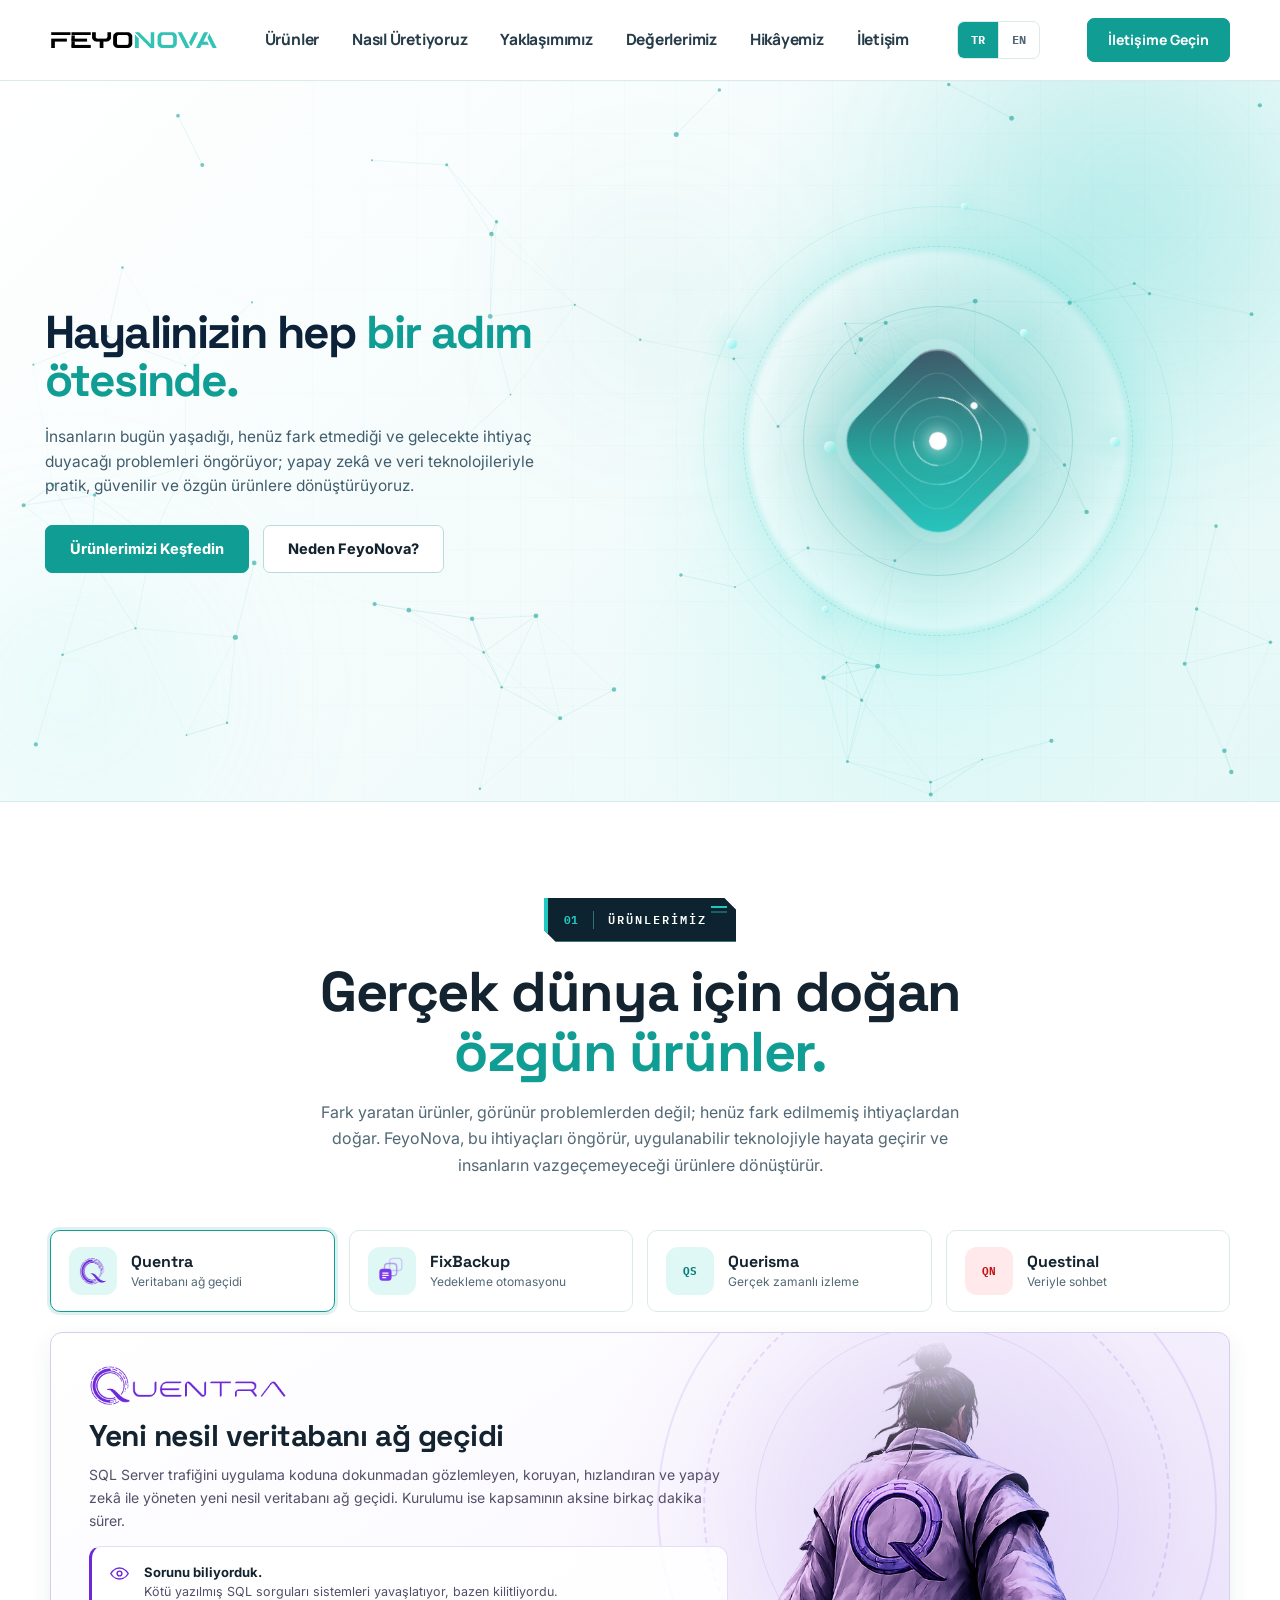
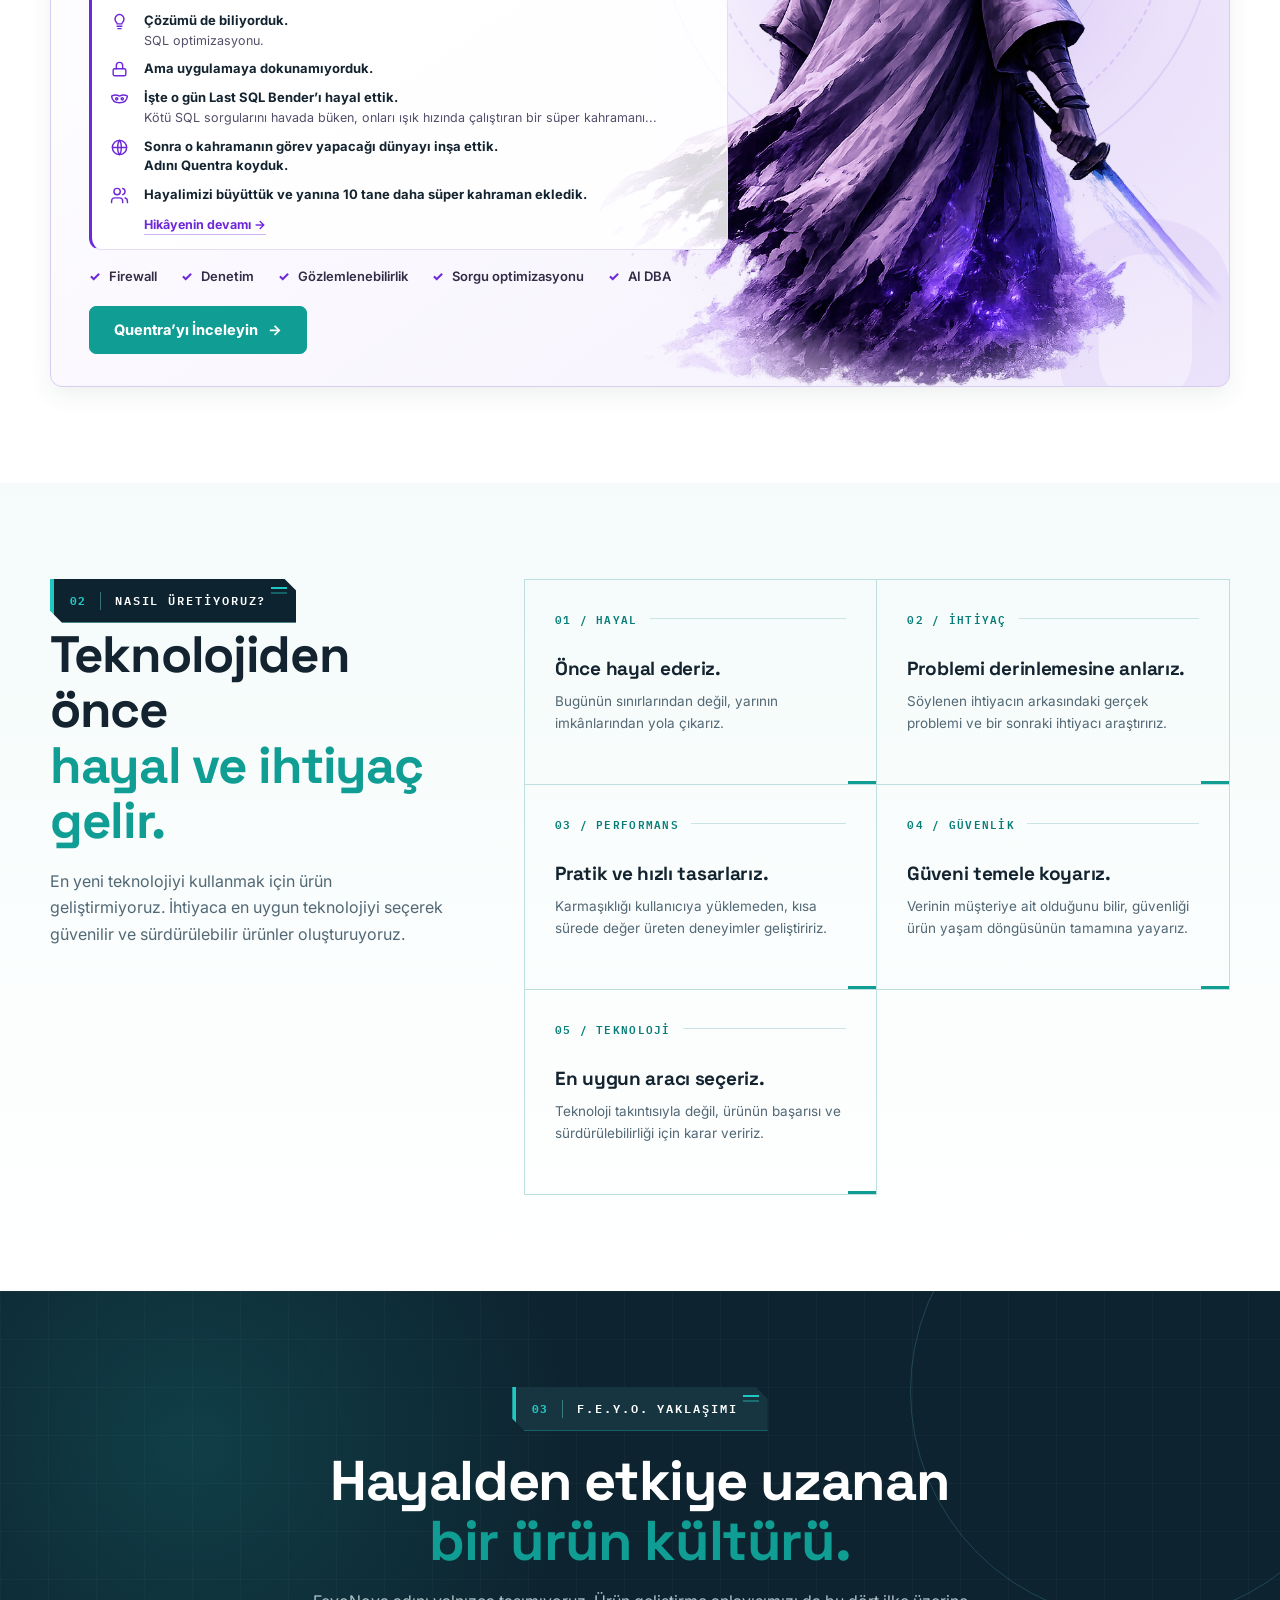
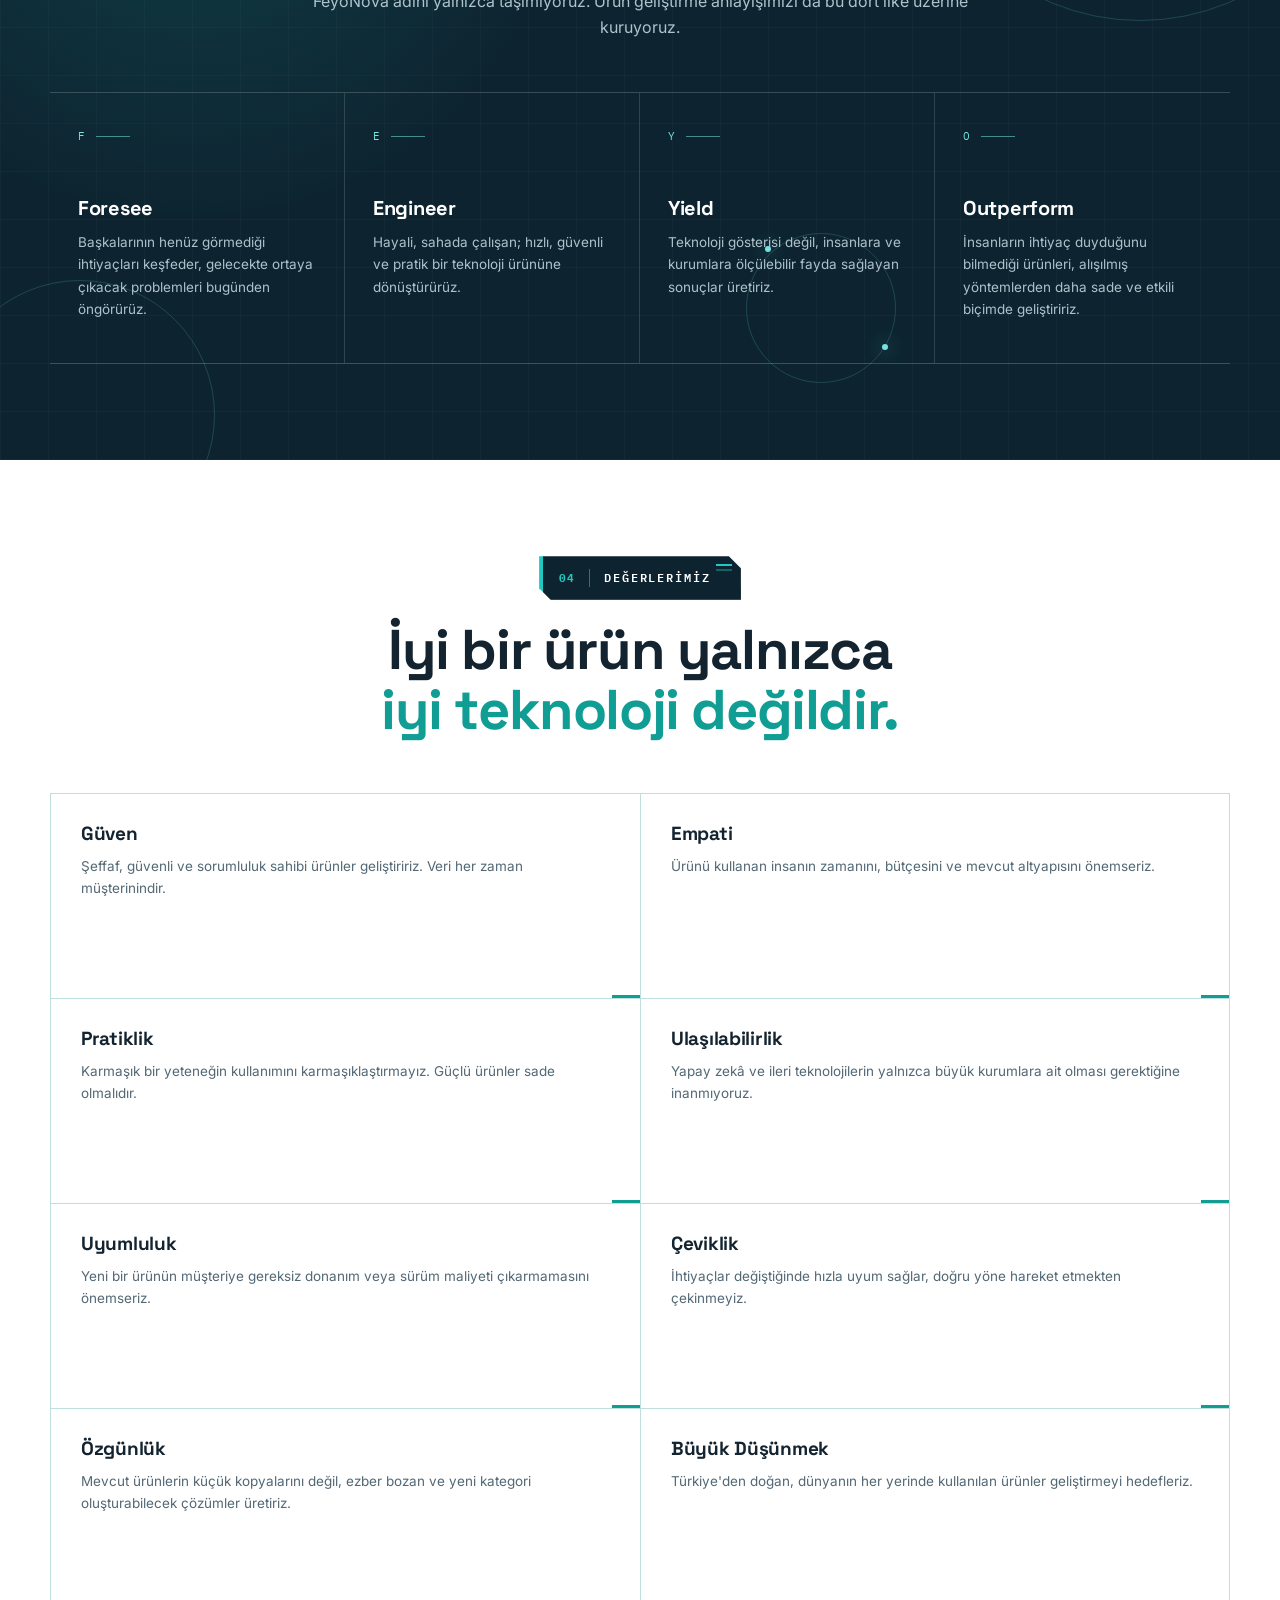
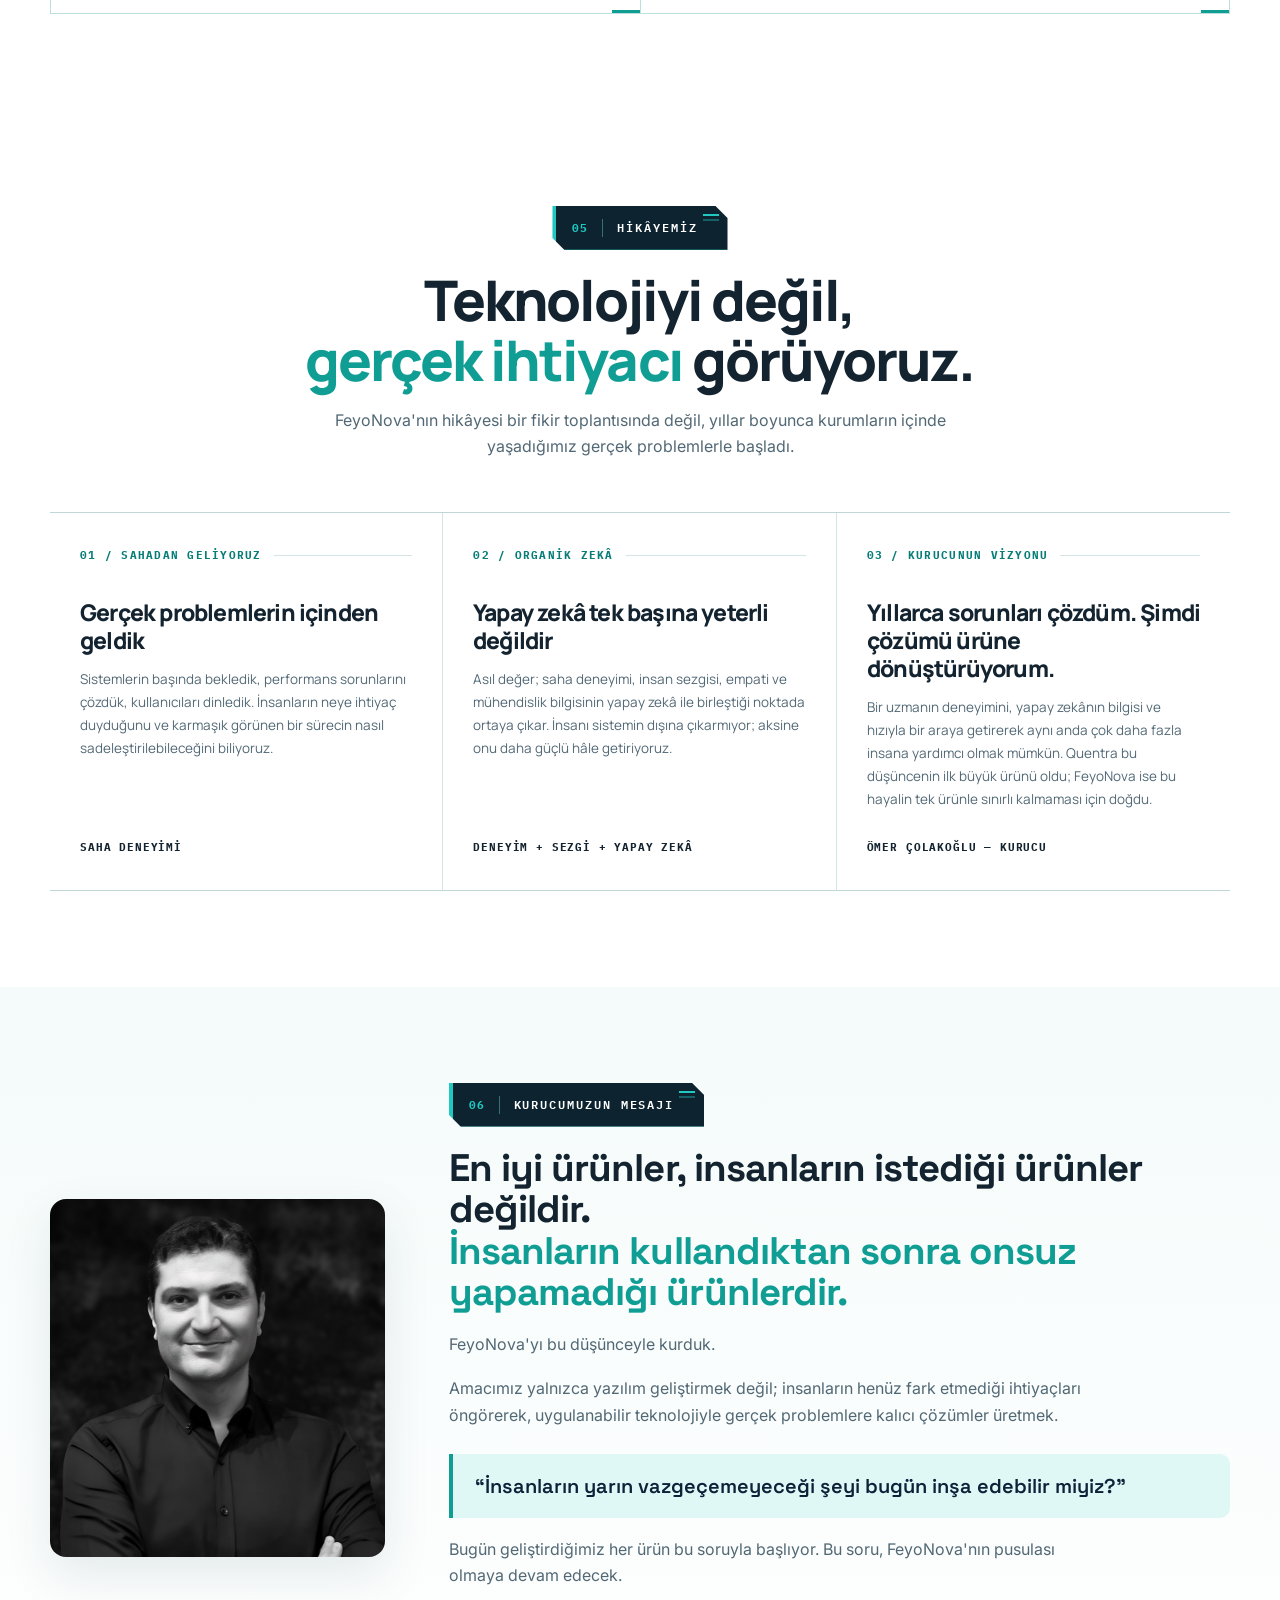
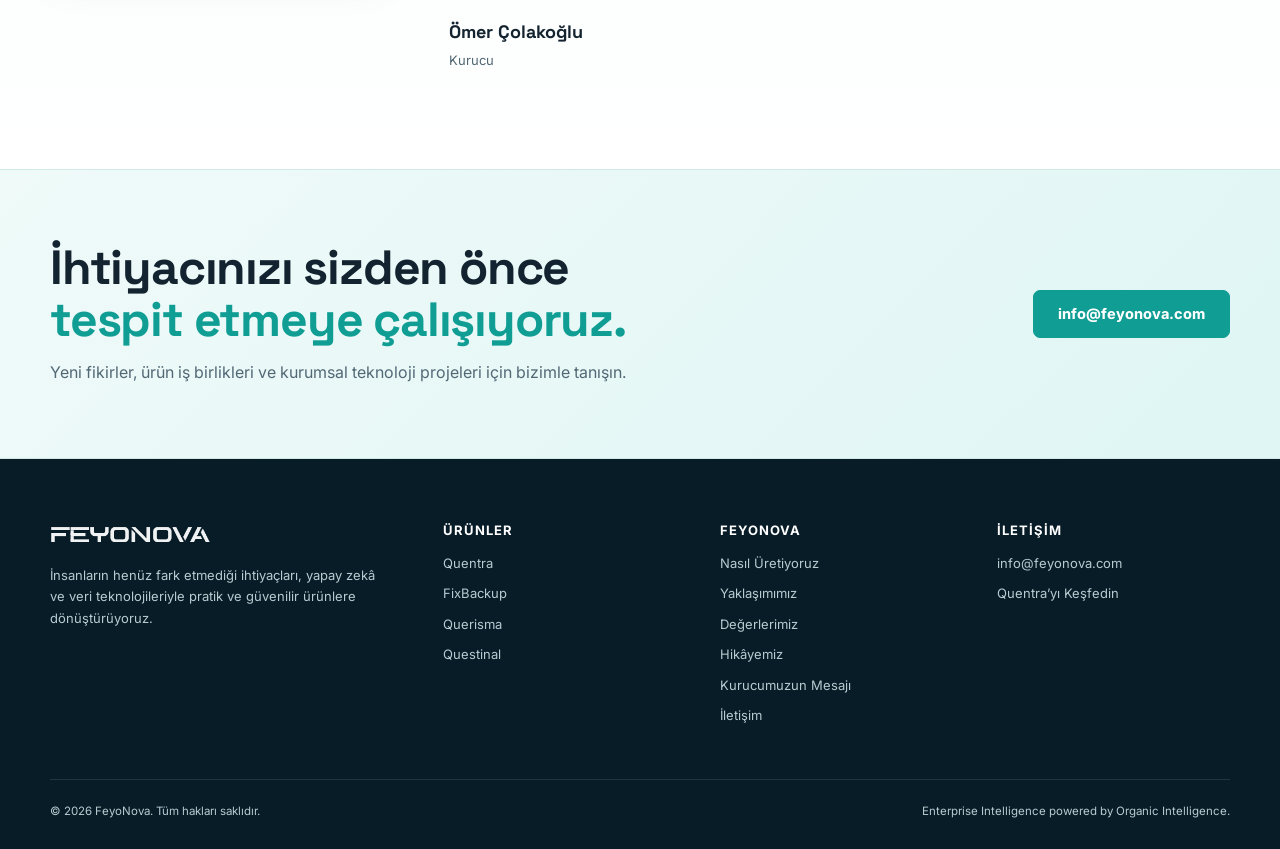
==== commit f2574aa5: "Ana sayfa Questinal kartini yeniden duzenle" ====
--- a/index.html
+++ b/index.html
@@ -441,10 +441,23 @@
 .qs-img{position:absolute;right:clamp(16px,2vw,28px);top:50%;transform:translateY(-50%);width:51%;border:1px solid #e8e2ec;border-radius:12px;box-shadow:0 24px 60px rgba(11,34,57,.28);z-index:0}
 .btn-navy{background:var(--navy);border-color:var(--navy);color:#fff}
 .btn-navy:hover{background:#123754;border-color:#123754;color:#fff}
-.qt-pane{position:relative}
+.product-pane.qt-pane{display:none;grid-template-columns:minmax(340px,.88fr) minmax(0,1.12fr);align-items:center;gap:clamp(28px,4vw,56px);min-height:610px;padding:clamp(28px,3.2vw,44px);border-color:#f0d3d5;background:radial-gradient(circle at 82% 18%,rgba(227,27,35,.09),transparent 30%),linear-gradient(145deg,#fff 0%,#fdf5f5 100%)}
+.product-pane.qt-pane.active{display:grid}
 .qt-pane>*{position:relative;z-index:1}
-.qt-pane p{max-width:46%}
-.qt-img{width:44%;border:0}
+.qt-copy{min-width:0}
+.qt-logo{display:block;width:min(390px,92%);height:78px;margin:0 0 22px;object-fit:cover;object-position:center 49%}
+.qt-pane h3{max-width:480px;font-size:clamp(25px,2.5vw,36px);line-height:1.12}
+.qt-pane h3 span{color:#df2028}
+.qt-pane p{max-width:540px;margin-top:15px;font-size:15px;line-height:1.7}
+.qt-pane .q-story{max-width:none;margin-top:22px;border-color:#f1d7d9;border-left-color:#df2028;background:rgba(255,255,255,.9)}
+.qt-pane .q-row svg{stroke:#df2028}
+.qt-pane .q-story>a{color:#c8171f;border-bottom-color:rgba(200,23,31,.32)}
+.qt-pane .q-story>a:hover{color:#941118;border-bottom-color:#941118}
+.qt-pane .btn{margin-top:26px;background:#df2028;border-color:#df2028;color:#fff}
+.qt-pane .btn:hover{background:#b51219;border-color:#b51219}
+.qt-preview{min-width:0;margin:0;padding:8px;border:1px solid #ead9dc;border-radius:10px;background:#fff;box-shadow:0 22px 50px rgba(75,17,23,.14)}
+.qt-preview img{width:100%;height:auto;border-radius:6px}
+.qt-preview figcaption{display:flex;justify-content:space-between;gap:16px;padding:10px 4px 2px;color:#7b6d72;font-family:var(--mono);font-size:9px;letter-spacing:.05em;text-transform:uppercase}
 .product-featured{position:relative;overflow:hidden;padding:clamp(22px,2.6vw,32px) clamp(24px,3vw,40px);border:1px solid #d8cdf1;border-radius:12px;background:linear-gradient(145deg,#fff 0%,#f5f1fd 100%);box-shadow:var(--shadow-sm)}
 .product-featured::after{content:"Q";position:absolute;right:-18px;bottom:-94px;font-family:var(--display);font-size:300px;font-weight:700;line-height:1;color:rgba(109,40,217,.055);pointer-events:none}
 .product-featured>*{position:relative;z-index:1}
@@ -560,6 +573,7 @@
   .product-tabs{grid-template-columns:repeat(2,minmax(0,1fr))}
   .tech-layout{grid-template-columns:1fr}.tech-intro{position:static;text-align:center}.tech-intro p{margin-inline:auto}
   .principles{grid-template-columns:repeat(2,minmax(0,1fr))}
+  .qt-pane{grid-template-columns:minmax(250px,.8fr) minmax(0,1.2fr);gap:28px}
 }
 @media(max-width:980px){
   .menu,.nav>.btn{display:none}.mobile-toggle{display:block}
@@ -567,6 +581,7 @@
   .menu.open a{padding:12px 0;border-bottom:1px solid var(--line)}
   .agenda-grid{grid-template-columns:1fr 1fr}.agenda-card:nth-child(2){border-right:0}.agenda-card:last-child{grid-column:1/-1;border-top:1px solid #d3e5e4}
   .footer-grid{grid-template-columns:1.3fr repeat(2,1fr)}.footer-grid>div:last-child{grid-column:2}
+  .qt-pane{grid-template-columns:1fr}.qt-copy{max-width:720px}.qt-preview{margin-top:6px}
 }
 @media(max-width:700px){
   .container{width:calc(100% - 32px)}section{padding:64px 0}
@@ -582,6 +597,7 @@
   .fb-lead{max-width:100%}
   .qs-pane .fb-lead,.qs-pane .q-story{max-width:100%}
   .qs-img{position:static;transform:none;width:100%;margin:14px 0 0}
+  .qt-pane{grid-template-columns:1fr;padding:26px}.qt-logo{width:min(340px,92%);height:68px;margin-bottom:18px}.qt-preview{margin-top:6px}.qt-preview figcaption{display:block}
   .tech-grid{grid-template-columns:1fr}.tech-item{min-height:0}
   .principles{grid-template-columns:1fr}.principle{min-height:0;border-right:0;border-bottom:1px solid rgba(255,255,255,.14)}.principle:last-child{border-bottom:0}.principle .p-num{margin-bottom:28px}
   .agenda-grid{grid-template-columns:1fr}.agenda-card,.agenda-card:nth-child(2){min-height:240px;border-right:0;border-bottom:1px solid #d3e5e4}.agenda-card:last-child{grid-column:auto;border-top:0;border-bottom:0}
@@ -787,10 +803,43 @@
           <img class="qs-img" src="QuerismaScreen/QuerismaCard.png" alt="Querisma gerçek zamanlı izleme ekranı">
         </article>
         <article class="pane-simple product-pane qt-pane" data-pane="erpai">
-          <h3>Questinal</h3>
-          <p data-i18n="erpai.desc">Logo Tiger ERP verinizle Türkçe konuşun; doğru raporu güvenli biçimde bulun. Kurumsal ERP verisine doğal dilde soru sormayı ve anında anlaşılır içgörüler üretmeyi mümkün kılar.</p>
-          <a class="btn btn-primary" href="questinal.html" data-direct-navigation aria-label="Questinal ürün sayfasını aç" data-i18n="qt.cta">Questinal'ı inceleyin <span aria-hidden="true">→</span></a>
-          <img class="qs-img qt-img" src="Logolar/questinallogo.png" alt="Questinal — Your Business AI Assistant">
+          <div class="qt-copy">
+            <img class="qt-logo" src="assets/questinal-web/questinal-logo-clean.png" alt="Questinal">
+            <h3 data-i18n="qt.title">ERP verinizle konuşmanın <span>güvenli yolu.</span></h3>
+            <p data-i18n="erpai.desc">Logo Tiger ERP verinizle Türkçe konuşun; doğru raporu güvenli biçimde bulun. Kurumsal ERP verisine doğal dilde soru sormayı ve anında anlaşılır içgörüler üretmeyi mümkün kılar.</p>
+            <div class="q-story">
+              <div class="q-row">
+                <svg viewBox="0 0 24 24" aria-hidden="true"><path d="M4 20v-9h6v9M14 20V4h6v16M2 20h20"/><path d="M6 7h2M16 8h2M16 12h2M16 16h2"/></svg>
+                <div><b data-i18n="qt.s1.t">Bir şirket sahibi, rapor görmekten fazlasını istiyordu.</b><span data-i18n="qt.s1.d">Cirosunu, stoklarını ve müşterilerini kendi cümleleriyle sorup anında cevap almak istiyordu.</span></div>
+              </div>
+              <div class="q-row">
+                <svg viewBox="0 0 24 24" aria-hidden="true"><path d="M4 3h12l4 4v14H4z"/><path d="M16 3v5h5M8 12h8M8 16h6"/></svg>
+                <div><b data-i18n="qt.s2.t">Klasik raporlar soruların hızına yetişmiyordu.</b><span data-i18n="qt.s2.d">Her yeni soru; başka bir ekran, yeni bir filtre veya teknik ekipten yeni bir rapor beklemek demekti.</span></div>
+              </div>
+              <div class="q-row">
+                <svg viewBox="0 0 24 24" aria-hidden="true"><path d="M12 3l1.8 5.2L19 10l-5.2 1.8L12 17l-1.8-5.2L5 10l5.2-1.8L12 3z"/><path d="M19 15l.8 2.2L22 18l-2.2.8L19 21l-.8-2.2L16 18l2.2-.8L19 15z"/></svg>
+                <div><b data-i18n="qt.s3.t">Yapay zekâ aradığımız esnekliği sunuyordu.</b><span data-i18n="qt.s3.d">Aynı veriye farklı kelimelerle, farklı ayrıntı seviyelerinde ve takip sorularıyla ulaşmak artık mümkündü.</span></div>
+              </div>
+              <div class="q-row">
+                <svg viewBox="0 0 24 24" aria-hidden="true"><path d="M12 3 4 6v5c0 5 3.4 8.5 8 10 4.6-1.5 8-5 8-10V6z"/><path d="m9 12 2 2 4-5"/></svg>
+                <div><b data-i18n="qt.s4.t">Ama şirket verisini sınırsız bir AI sorgusuna açamazdık.</b><span data-i18n="qt.s4.d">Esnekliğin yanında doğruluk, yetki sınırı ve hangi raporun çalıştığının denetlenebilir olması gerekiyordu.</span></div>
+              </div>
+              <div class="q-row">
+                <svg viewBox="0 0 24 24" aria-hidden="true"><path d="M8 12h8M12 8v8"/><circle cx="12" cy="12" r="9"/><path d="M5.6 5.6 18.4 18.4"/></svg>
+                <div><b data-i18n="qt.s5.t">Raporların güvenini, sohbetin özgürlüğüyle birleştirdik.</b><span data-i18n="qt.s5.d">AI soruyu anlıyor; yalnızca önceden onaylanmış doğru raporu güvenli parametrelerle çalıştırıyor.</span></div>
+              </div>
+              <div class="q-row">
+                <svg viewBox="0 0 24 24" aria-hidden="true"><path d="M4 5h16v11H8l-4 4z"/><path d="M8 9h8M8 12h5"/></svg>
+                <div><b data-i18n="qt.s6.t">Böylece şirket verisi cevap vermeye başladı.</b><b data-i18n="qt.s6.d">Adını Questinal koyduk.</b></div>
+              </div>
+              <a href="questinal.html" data-direct-navigation data-i18n="q.storyLink">Hikâyenin devamı →</a>
+            </div>
+            <a class="btn btn-primary" href="questinal.html" data-direct-navigation aria-label="Questinal ürün sayfasını aç" data-i18n="qt.cta">Questinal'ı inceleyin <span aria-hidden="true">→</span></a>
+          </div>
+          <figure class="qt-preview">
+            <img src="assets/questinal-web/chat-home-navbar.png" alt="Questinal firma ve dönem bağlamı bulunan doğal dil soru ekranı" loading="lazy" width="1916" height="868">
+            <figcaption><span data-i18n="qt.preview">Gerçek ürün arayüzü</span><span data-i18n="qt.context">Firma · Dönem · Veri bağlantısı</span></figcaption>
+          </figure>
         </article>
       </div>
     </div>
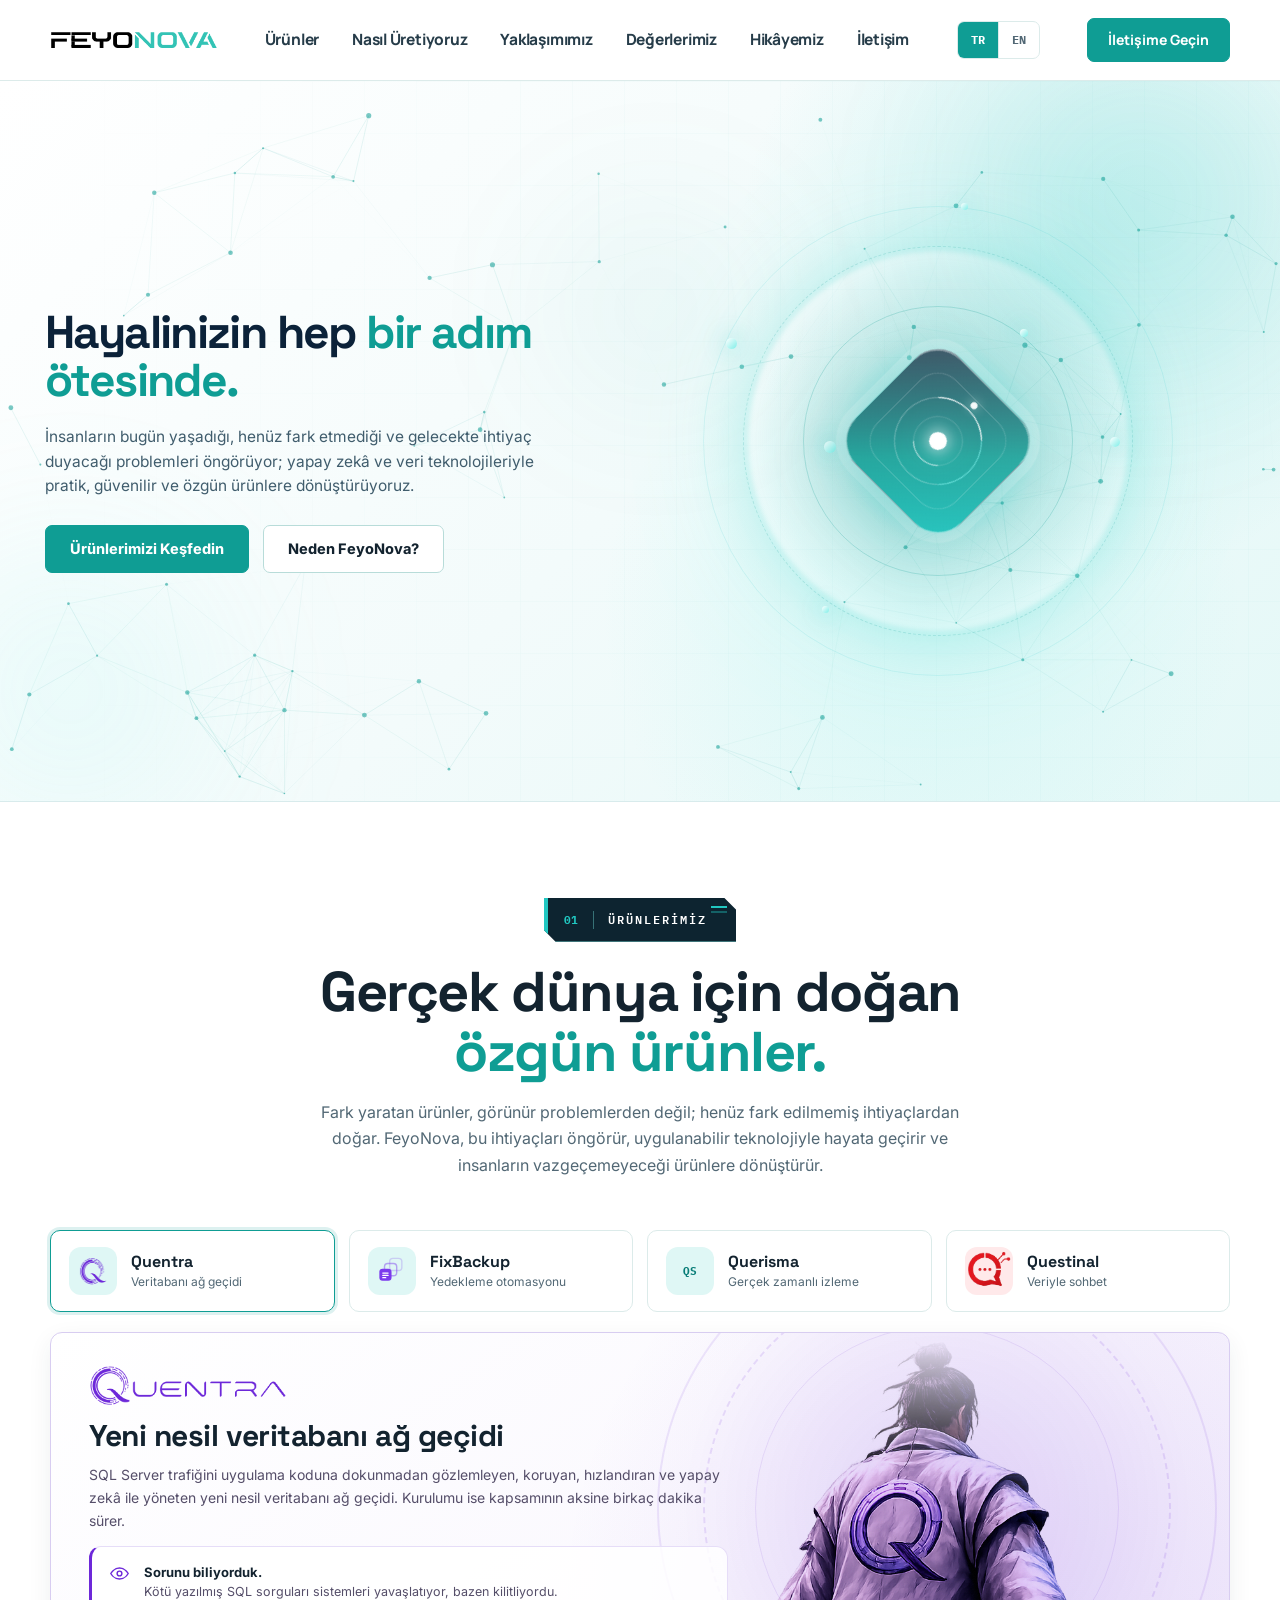
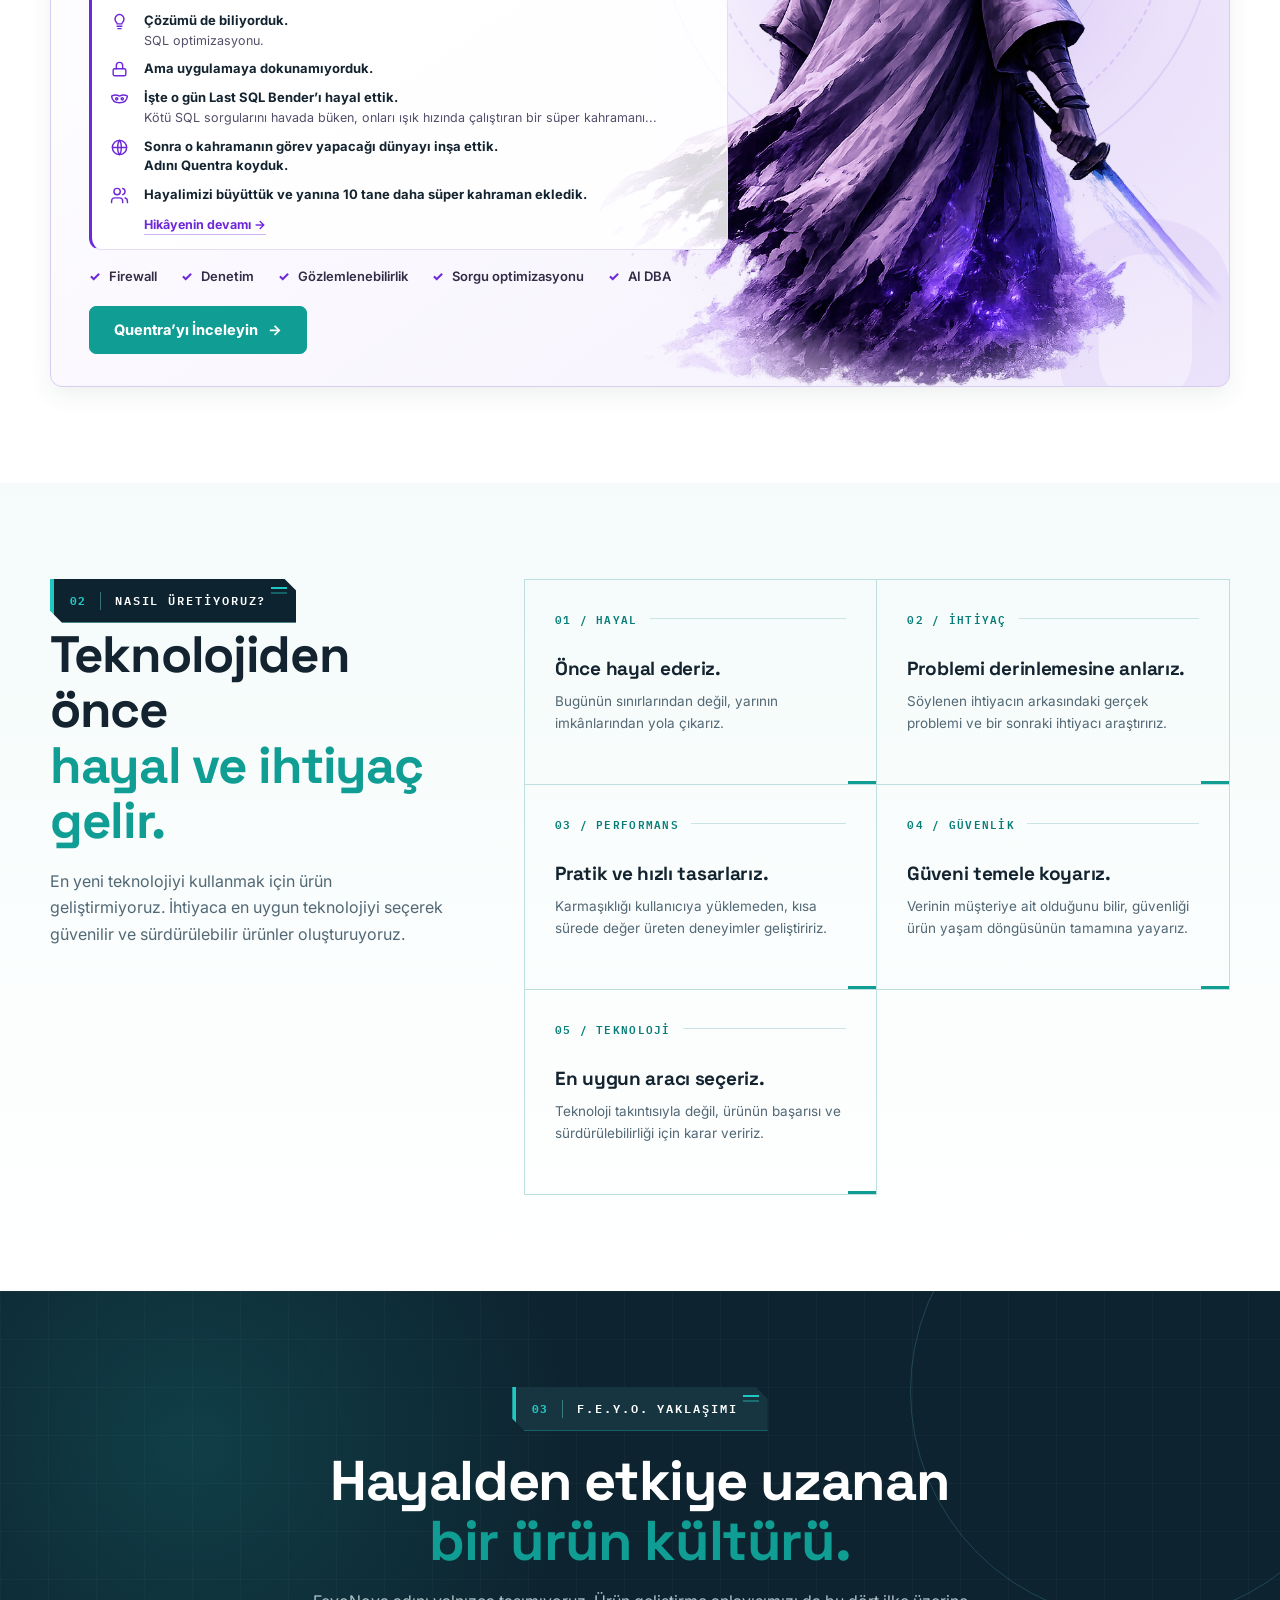
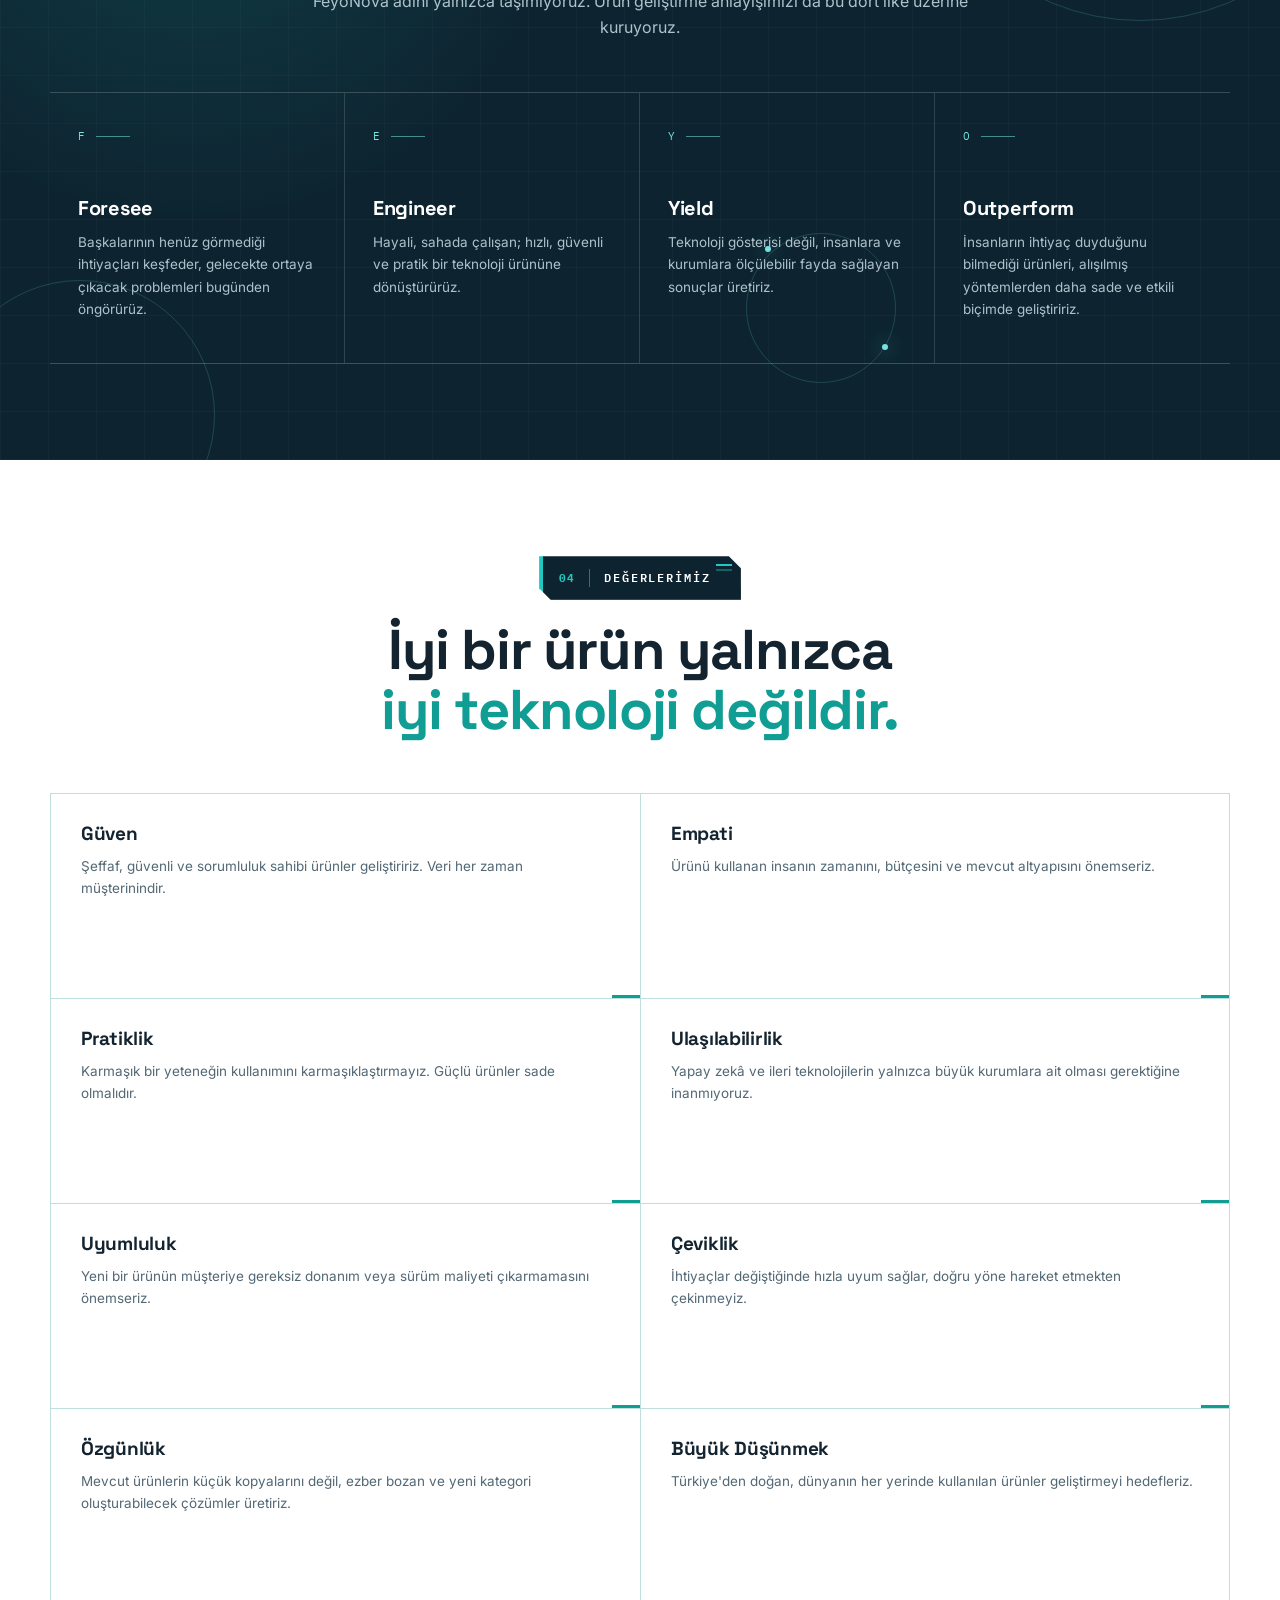
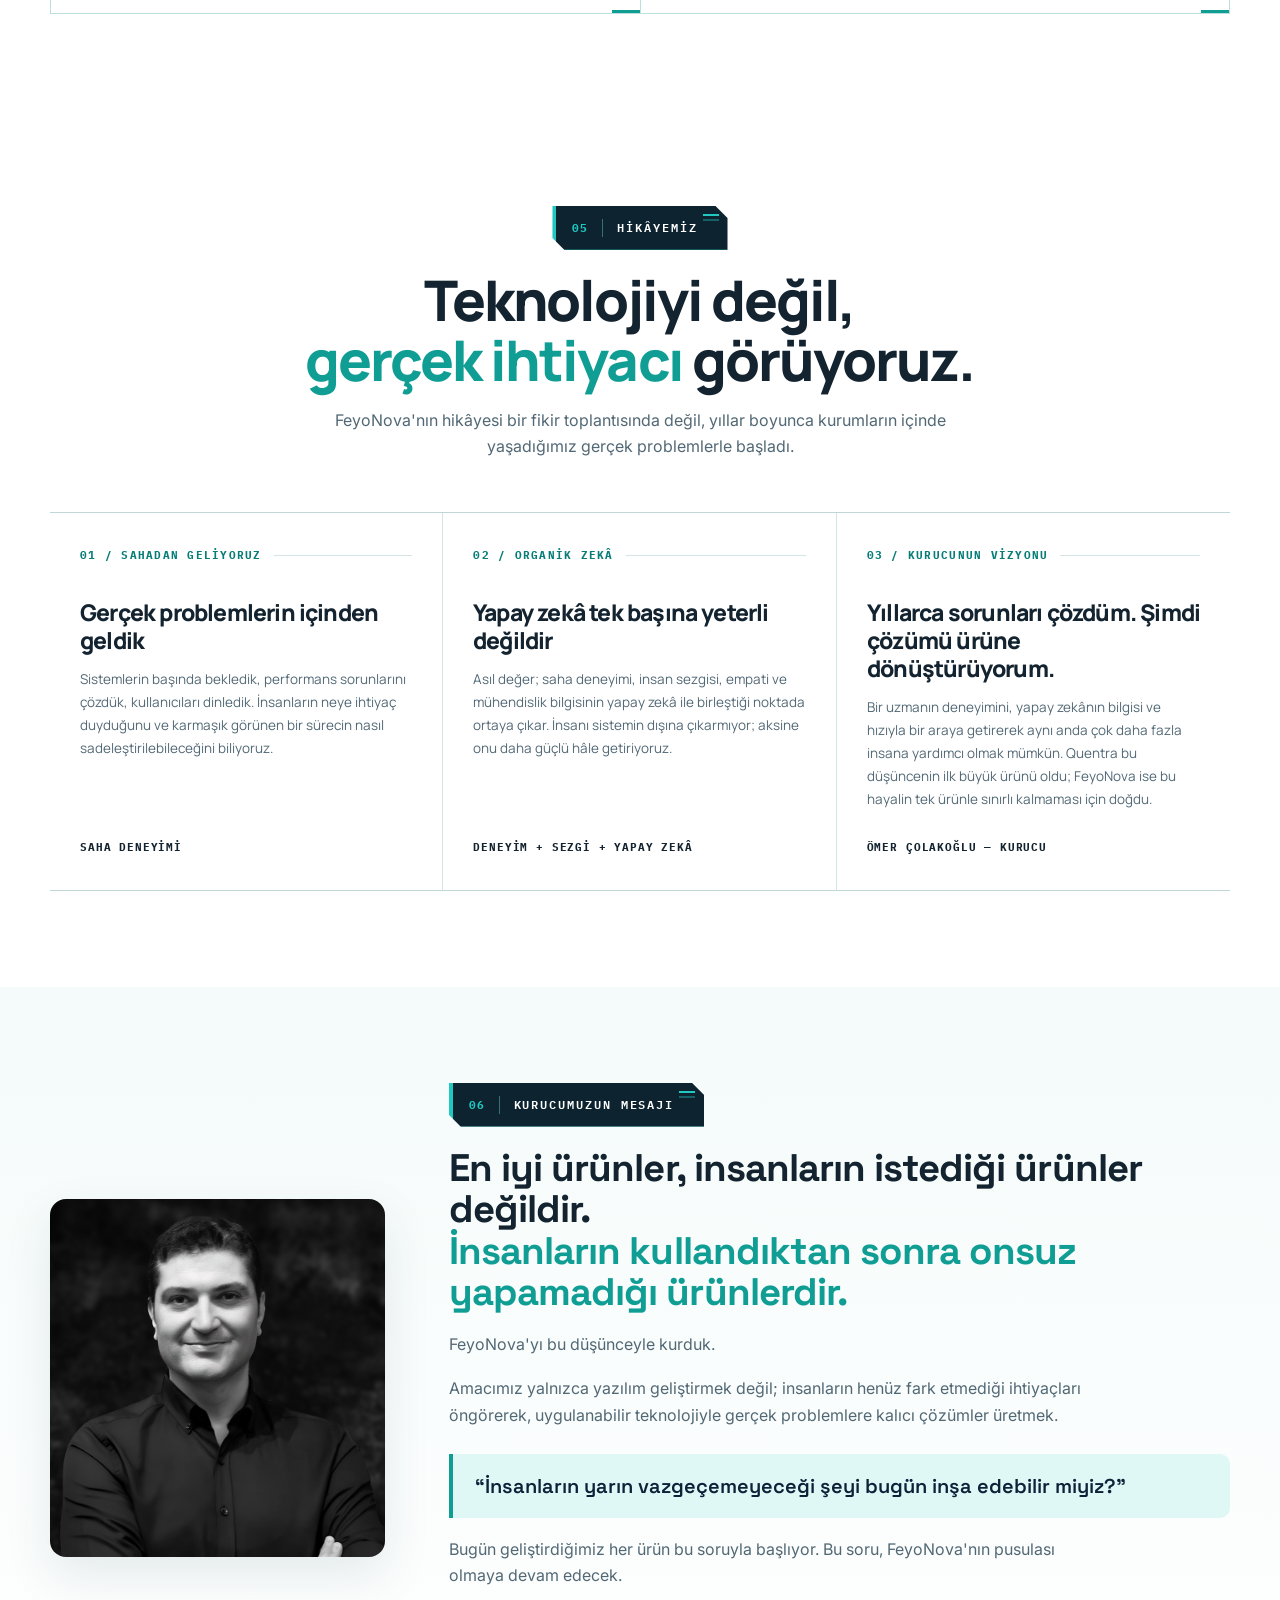
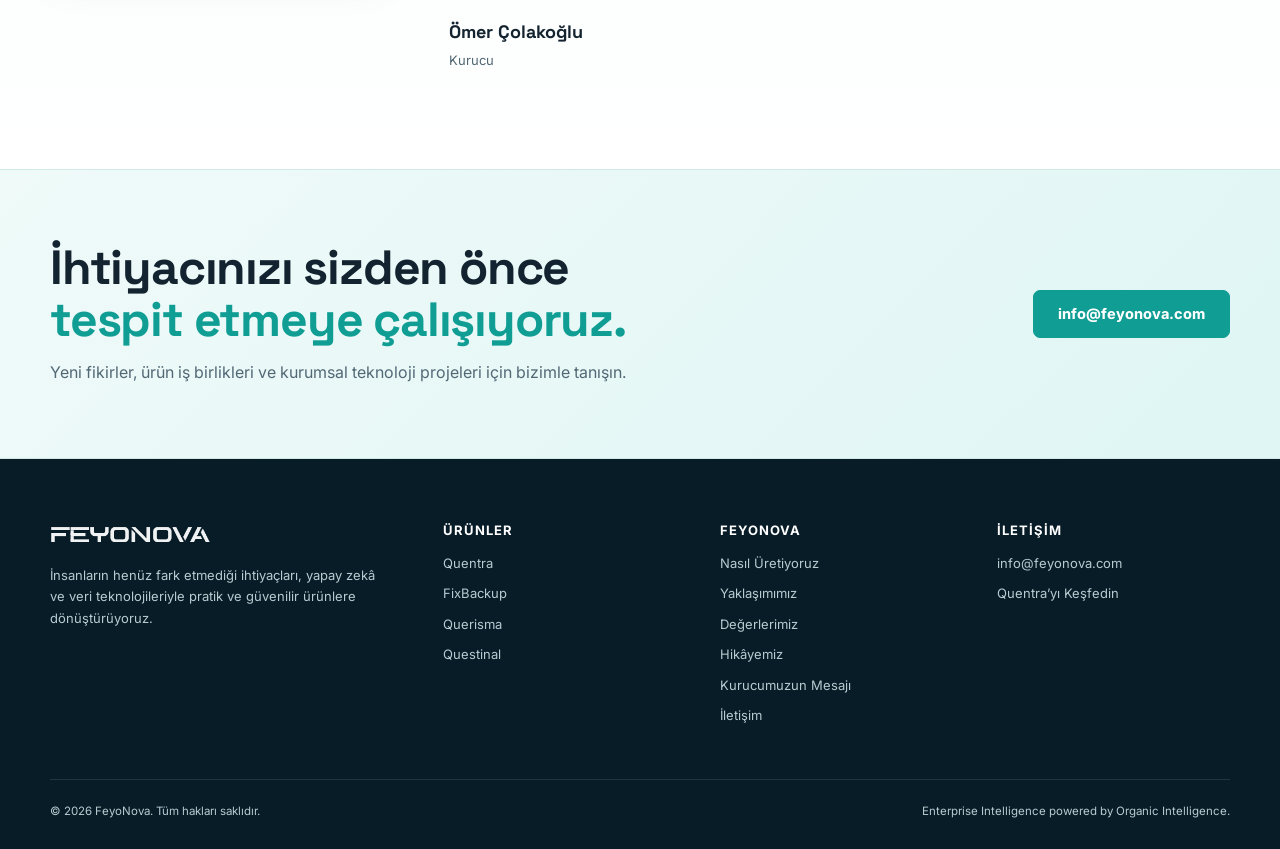
==== commit 9388ca6f: "Ana sayfa Questinal sekmesine marka ikonu ekle" ====
--- a/index.html
+++ b/index.html
@@ -487,7 +487,7 @@
 .feature-list{list-style:none;display:flex;flex-wrap:wrap;gap:8px 24px;padding:0;margin:16px 0 18px;max-width:72%;color:#332c47;font-size:13px;font-weight:600}
 .feature-list li::before{content:"✓";color:var(--purple);font-weight:800;margin-right:9px}
 .product-icon{display:grid;place-items:center;flex:none;width:48px;height:48px;border-radius:12px;background:var(--teal-pale);color:var(--teal-deep);font-family:var(--mono);font-size:11px;font-weight:700}
-.product-icon img{width:30px;height:30px}.product-icon.questinal{background:#ffe9ea;color:#c5131a}
+.product-icon img{width:30px;height:30px}.product-icon.questinal{position:relative;overflow:hidden;background:#ffe9ea;color:#c5131a}.product-icon.questinal img{position:absolute;left:-13px;top:50%;width:200px;max-width:none;height:auto;transform:translateY(-50%)}
 .product-link{display:inline-flex;align-items:center;gap:8px;padding:8px 0;color:var(--purple);font-family:var(--mono);font-size:10.5px;font-weight:700;letter-spacing:.08em;text-transform:uppercase;white-space:nowrap;border-bottom:1px solid rgba(109,40,217,.28);transition:color .18s ease,border-color .18s ease,gap .18s ease}
 .product-link:hover{color:#4c1d95;border-bottom-color:#4c1d95;gap:12px}
 
@@ -683,7 +683,7 @@
         <button type="button" class="product-tab active" data-product="quentra" role="tab" aria-selected="true"><span class="product-icon"><img src="assets/quentra-web/quentra-q.png" alt=""></span><span><span class="pt-name">Quentra</span><span class="pt-sub" data-i18n="tab.quentra">Veritabanı ağ geçidi</span></span></button>
         <button type="button" class="product-tab" data-product="fixbackup" role="tab" aria-selected="false"><span class="product-icon"><img src="assets/fixbackup-web/mark.svg" alt=""></span><span><span class="pt-name">FixBackup</span><span class="pt-sub" data-i18n="tab.fixbackup">Yedekleme otomasyonu</span></span></button>
         <button type="button" class="product-tab" data-product="querisma" role="tab" aria-selected="false"><span class="product-icon">QS</span><span><span class="pt-name">Querisma</span><span class="pt-sub" data-i18n="tab.querisma">Gerçek zamanlı izleme</span></span></button>
-        <button type="button" class="product-tab" data-product="erpai" role="tab" aria-selected="false"><span class="product-icon questinal">QN</span><span><span class="pt-name">Questinal</span><span class="pt-sub" data-i18n="tab.erpai">Veriyle sohbet</span></span></button>
+        <button type="button" class="product-tab" data-product="erpai" role="tab" aria-selected="false"><span class="product-icon questinal"><img src="assets/questinal-web/questinal-logo-clean.png" alt=""></span><span><span class="pt-name">Questinal</span><span class="pt-sub" data-i18n="tab.erpai">Veriyle sohbet</span></span></button>
       </div>
       <div class="product-detail">
         <article class="product-featured product-pane active" data-pane="quentra">
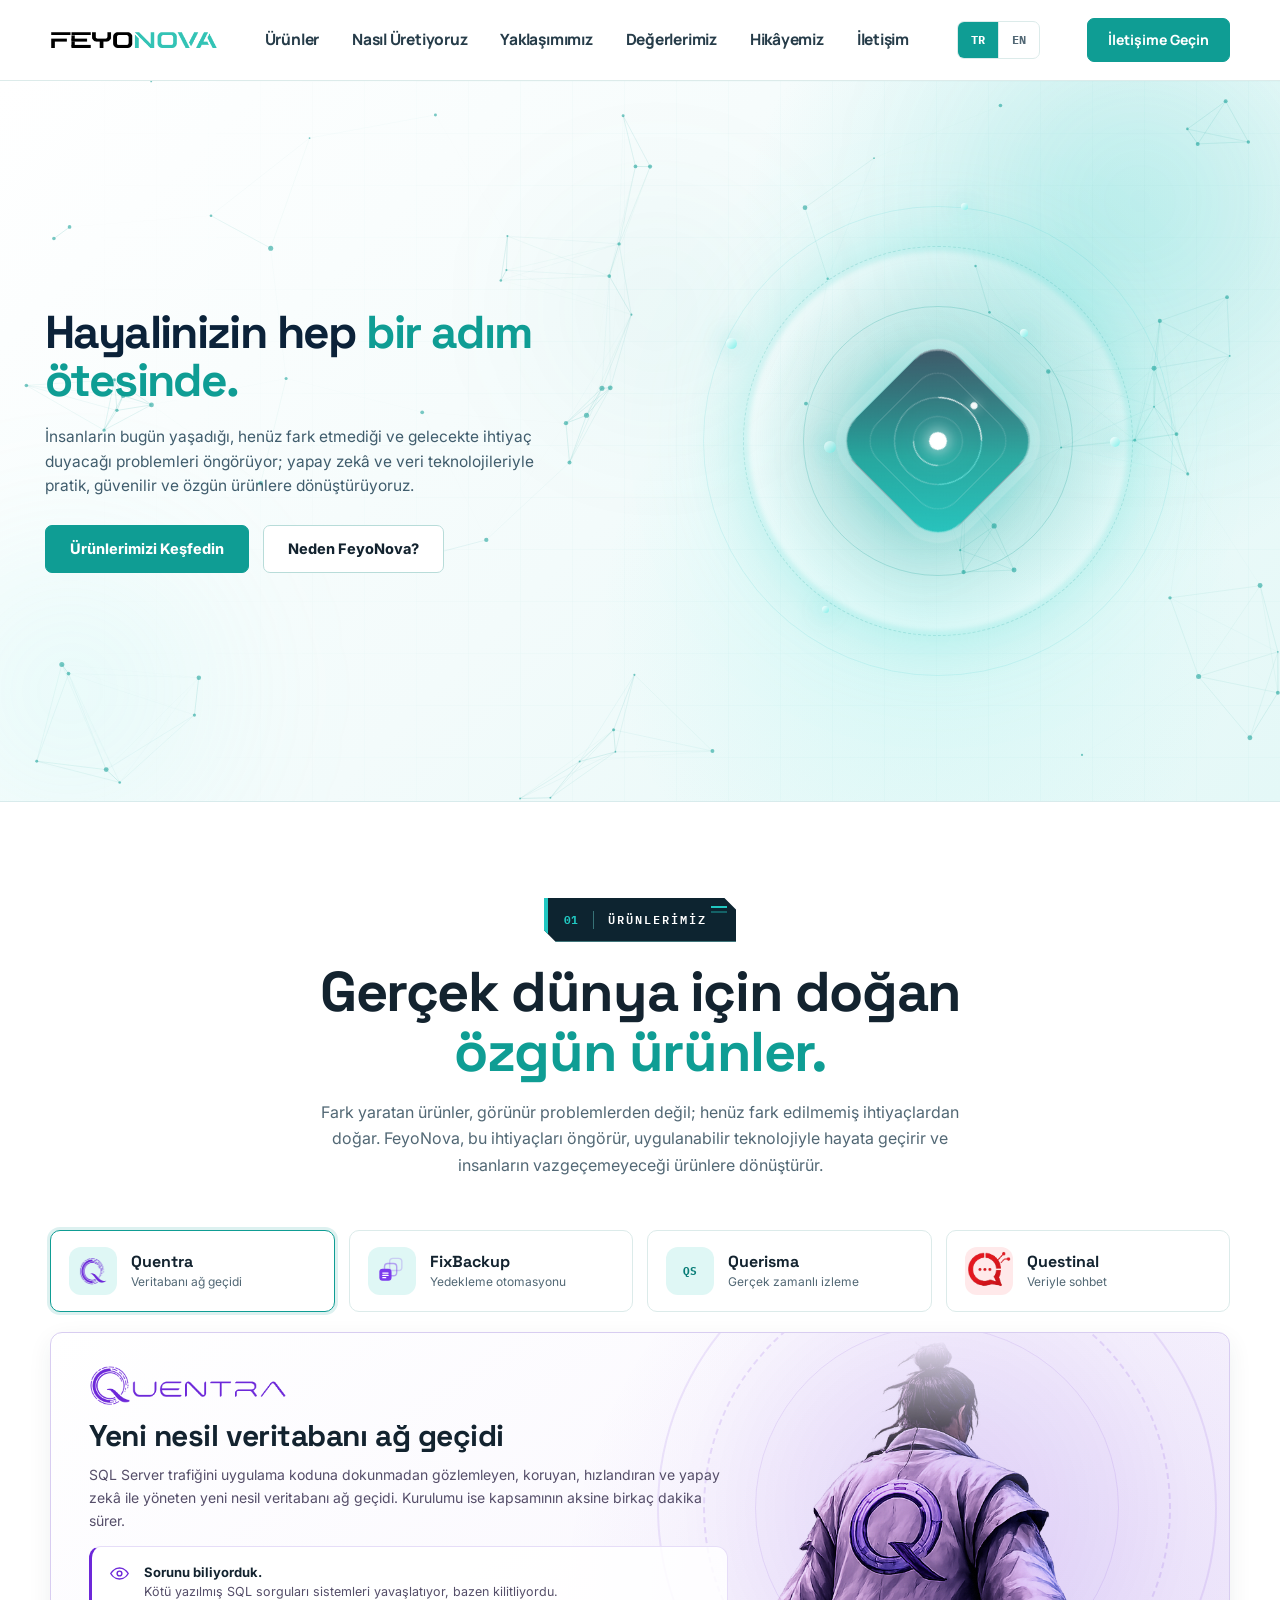
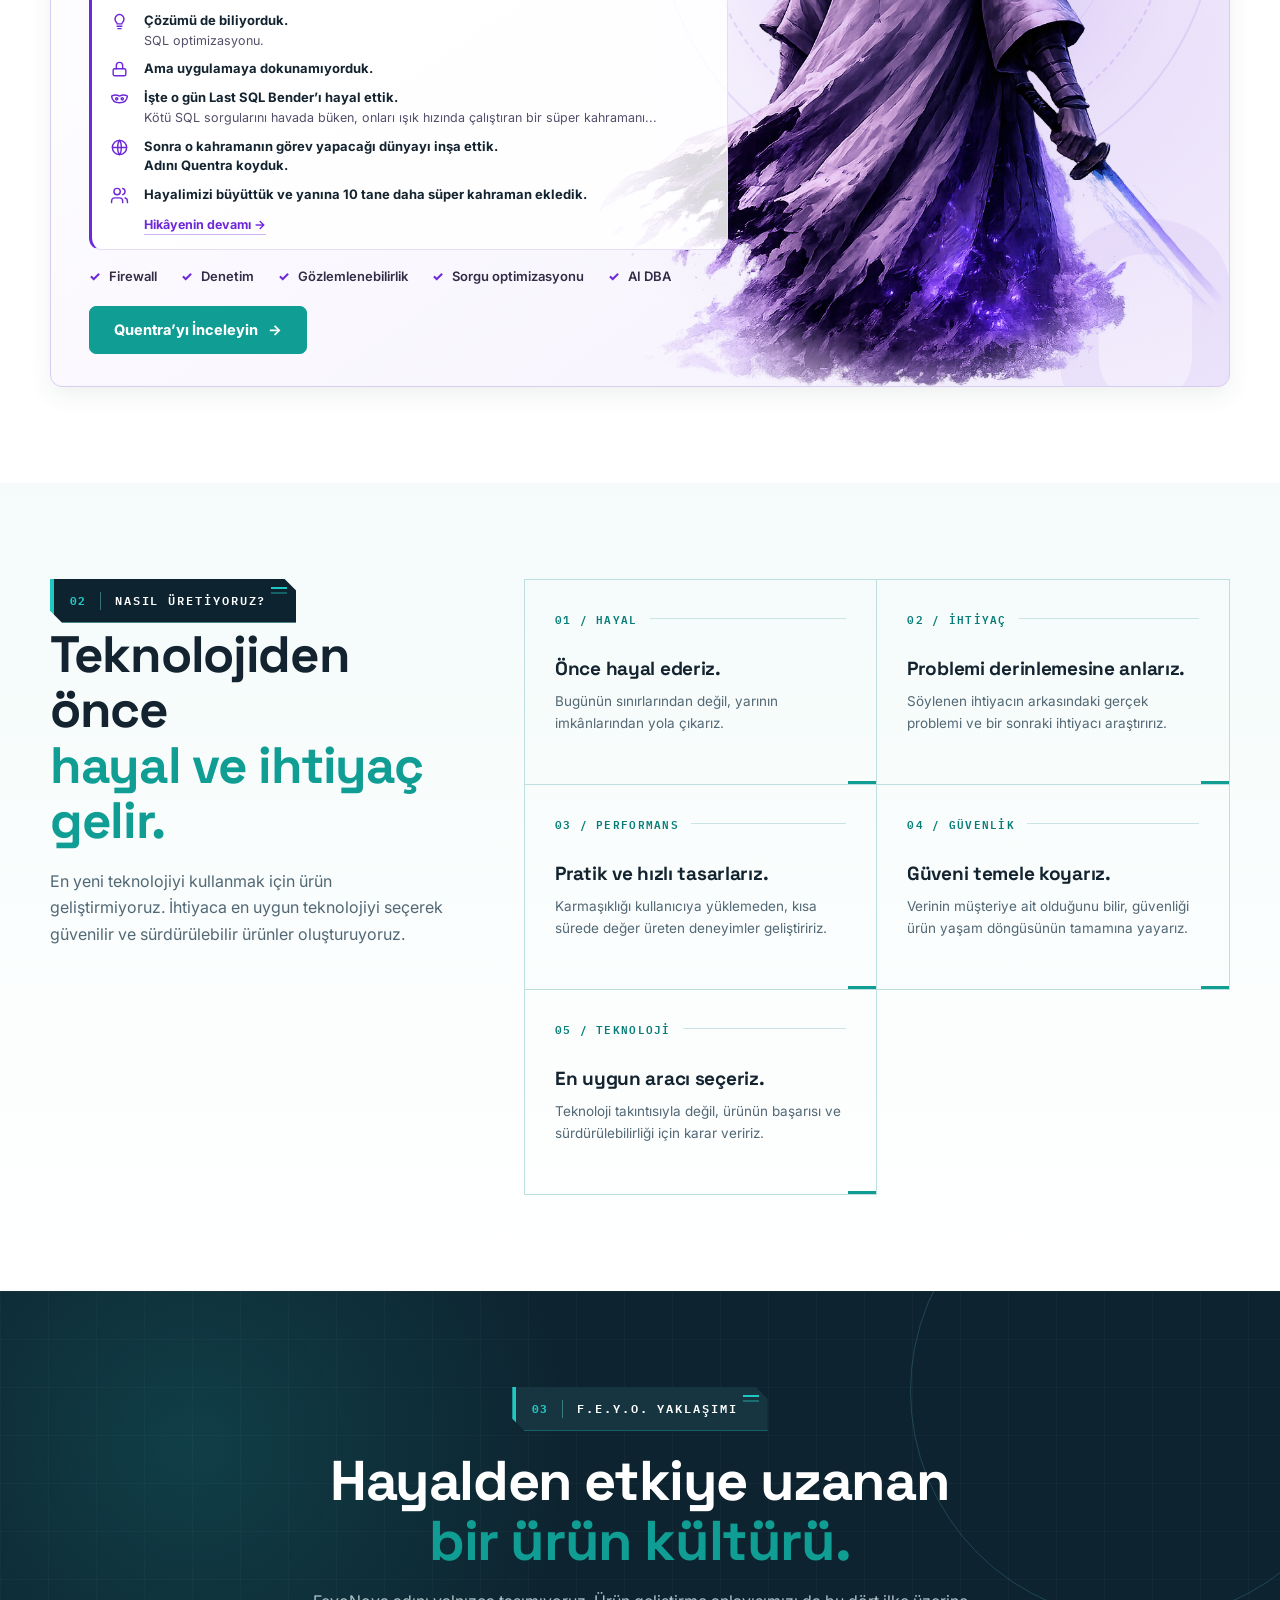
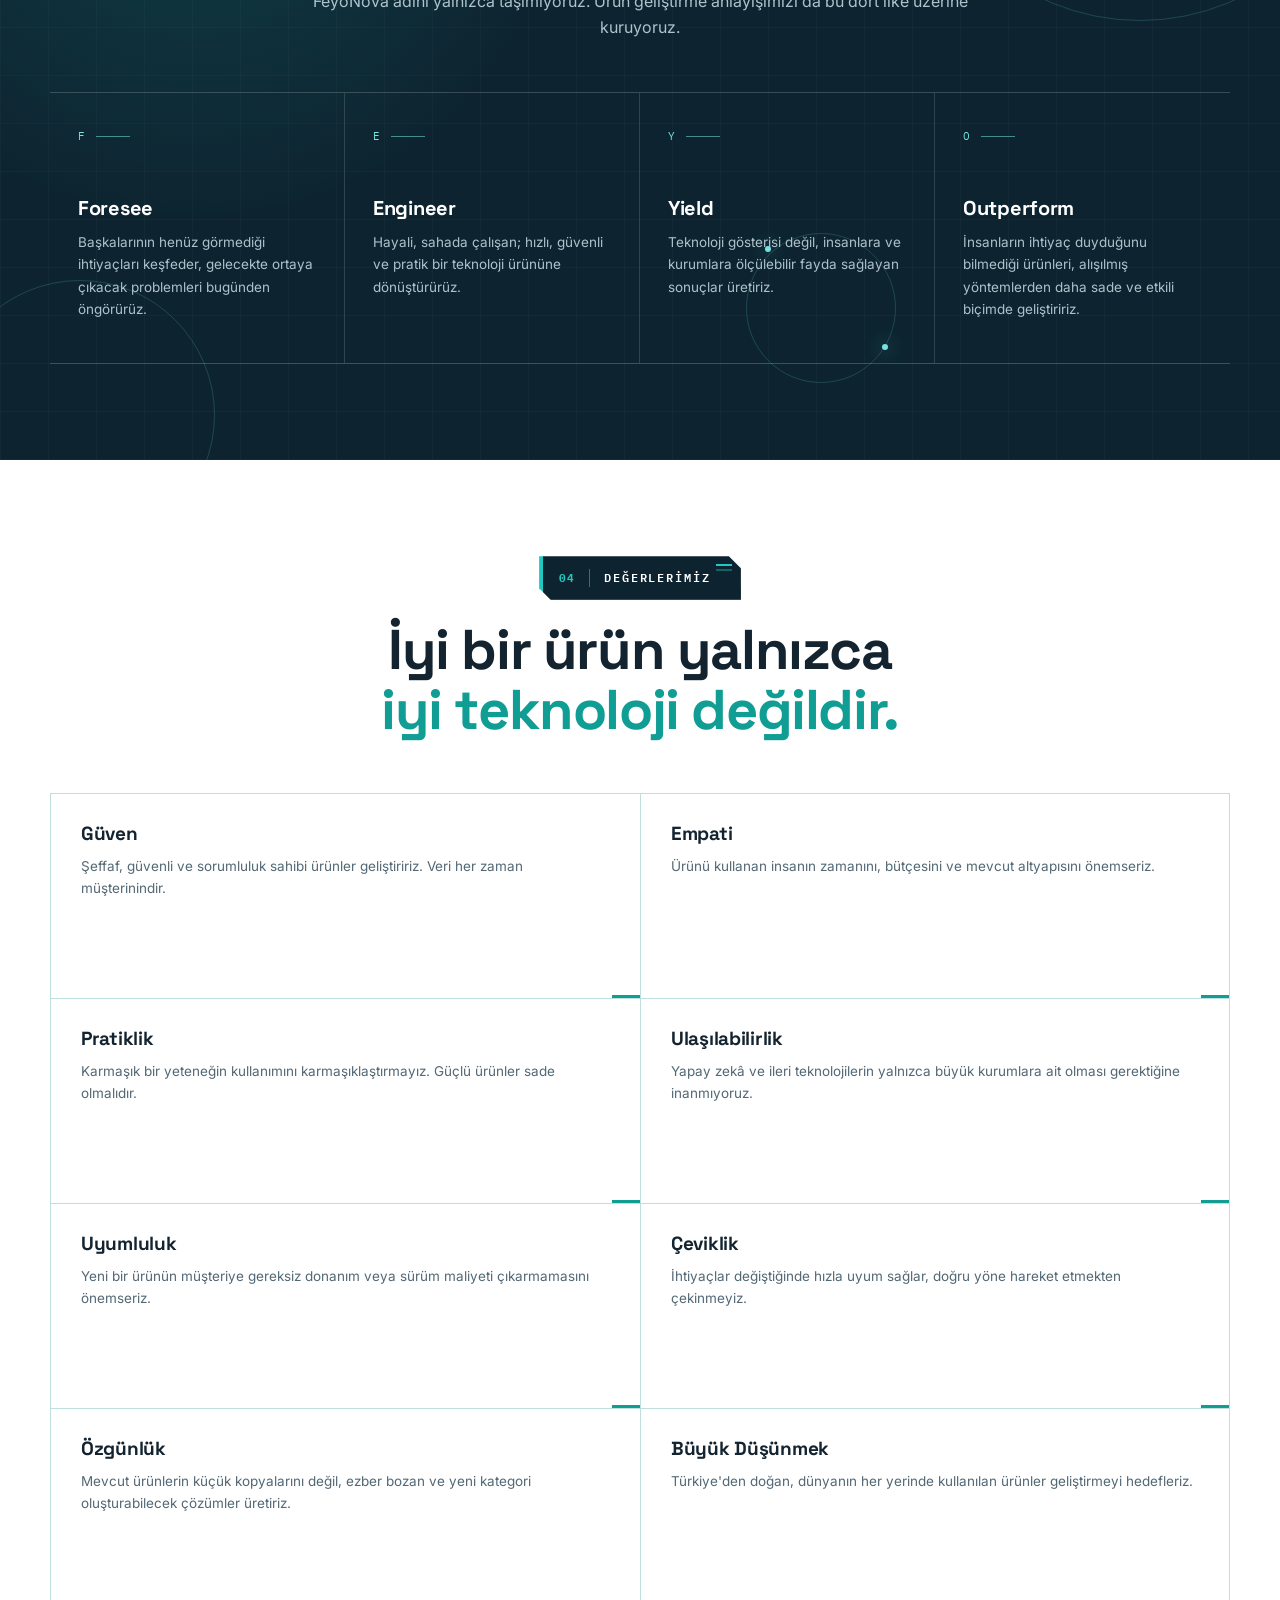
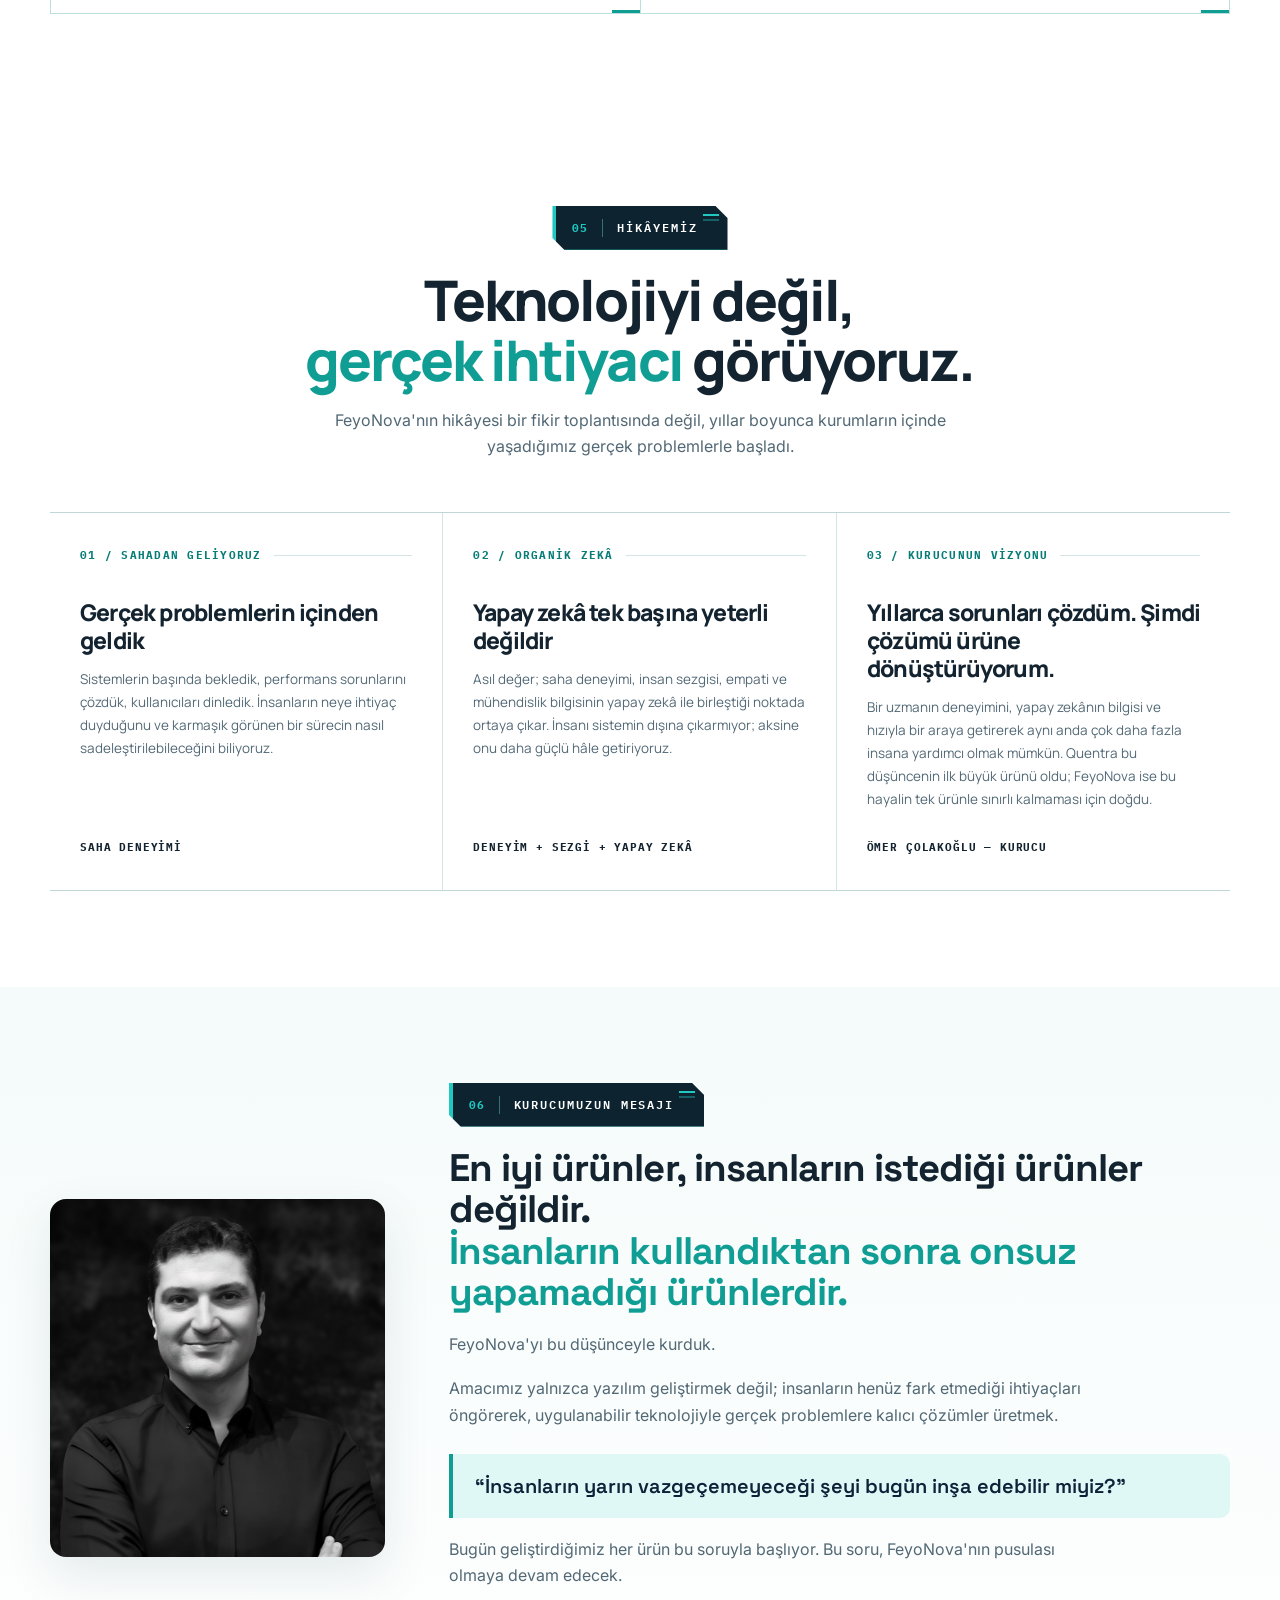
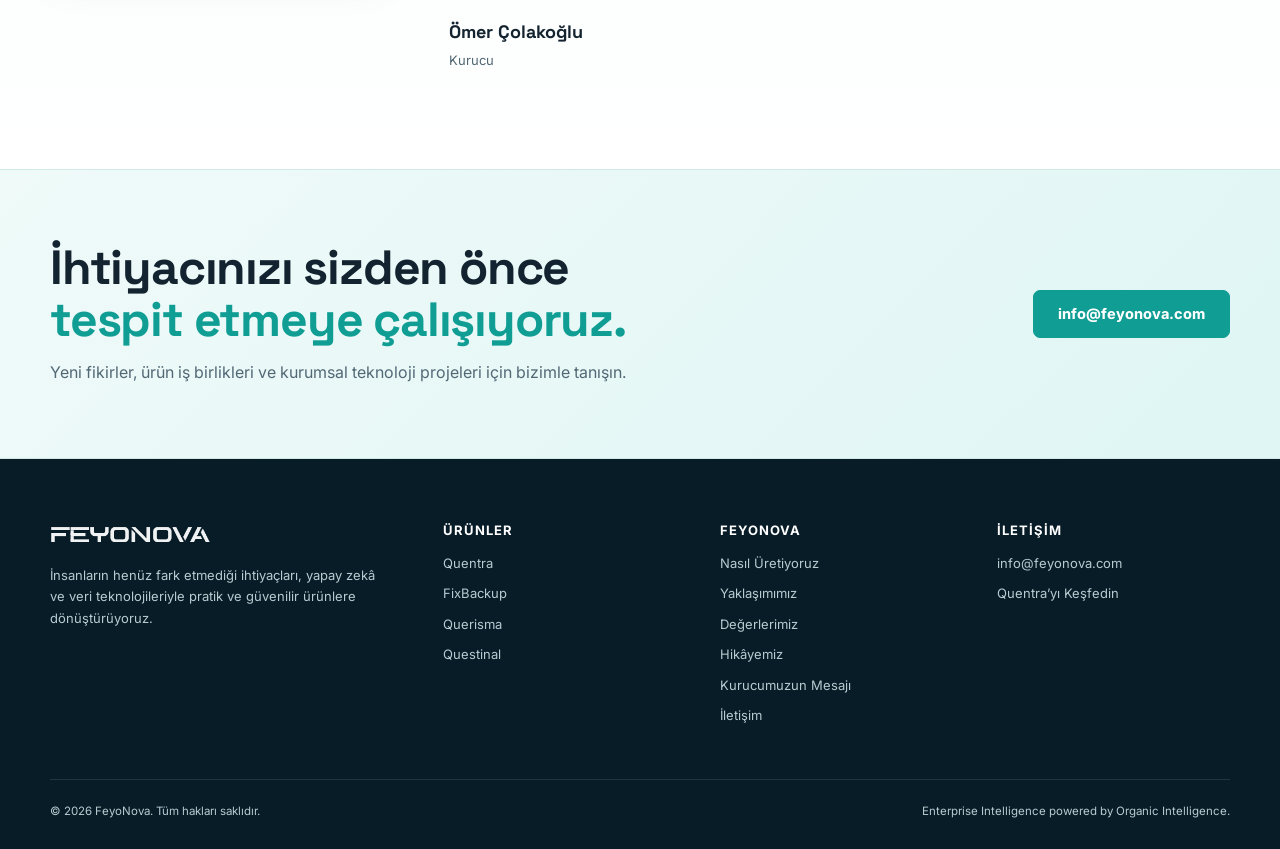
==== commit 58baf0db: "Querisma kartina yakinda etiketi ekle" ====
--- a/index.html
+++ b/index.html
@@ -400,7 +400,7 @@
 .pane-simple h3{font-size:clamp(24px,2.6vw,32px)}
 .pane-simple p{max-width:640px;margin-top:14px;color:var(--ink-2);font-size:15.5px}
 .pane-simple .btn{margin-top:26px}
-.soon-tag{display:inline-flex;margin-bottom:18px;padding:7px 12px;border-radius:5px;background:var(--teal-pale);color:var(--teal-deep);font-family:var(--mono);font-size:10px;letter-spacing:.1em;text-transform:uppercase}
+.soon-tag{display:inline-flex;margin-bottom:18px;padding:7px 12px;border:1px solid rgba(15,157,148,.12);border-radius:5px;background:rgba(15,157,148,.07);color:rgba(8,125,119,.62);font-family:var(--mono);font-size:10px;letter-spacing:.1em;text-transform:uppercase}
 .fb-pane{border-color:#cfe9e7;background:linear-gradient(145deg,#fff 0%,#eefaf9 100%)}
 .fb-pane>*{position:relative;z-index:1}
 .fb-pane h3{font-size:clamp(22px,2.4vw,30px);line-height:1.15}
@@ -764,6 +764,7 @@
           <img class="fb-img" src="assets/quentra-web/fixbackup.png" alt="">
         </article>
         <article class="pane-simple product-pane qs-pane" data-pane="querisma">
+          <span class="soon-tag" data-i18n="soon">Yakında</span>
           <img class="qs-logo" src="Logolar/querismalogo.png" alt="Querisma — SQL Server Monitor">
           <h3 data-i18n="qs.title">SQL Server'ınızı<br><span class="qs-accent">gerçek zamanlı</span> izleyin</h3>
           <p class="fb-lead" data-i18n="qs.lead">Performans, sorgular, beklemeler, bloklamalar ve sistem sağlığı... Hepsi tek ekranda, anlık ve detaylı.</p>
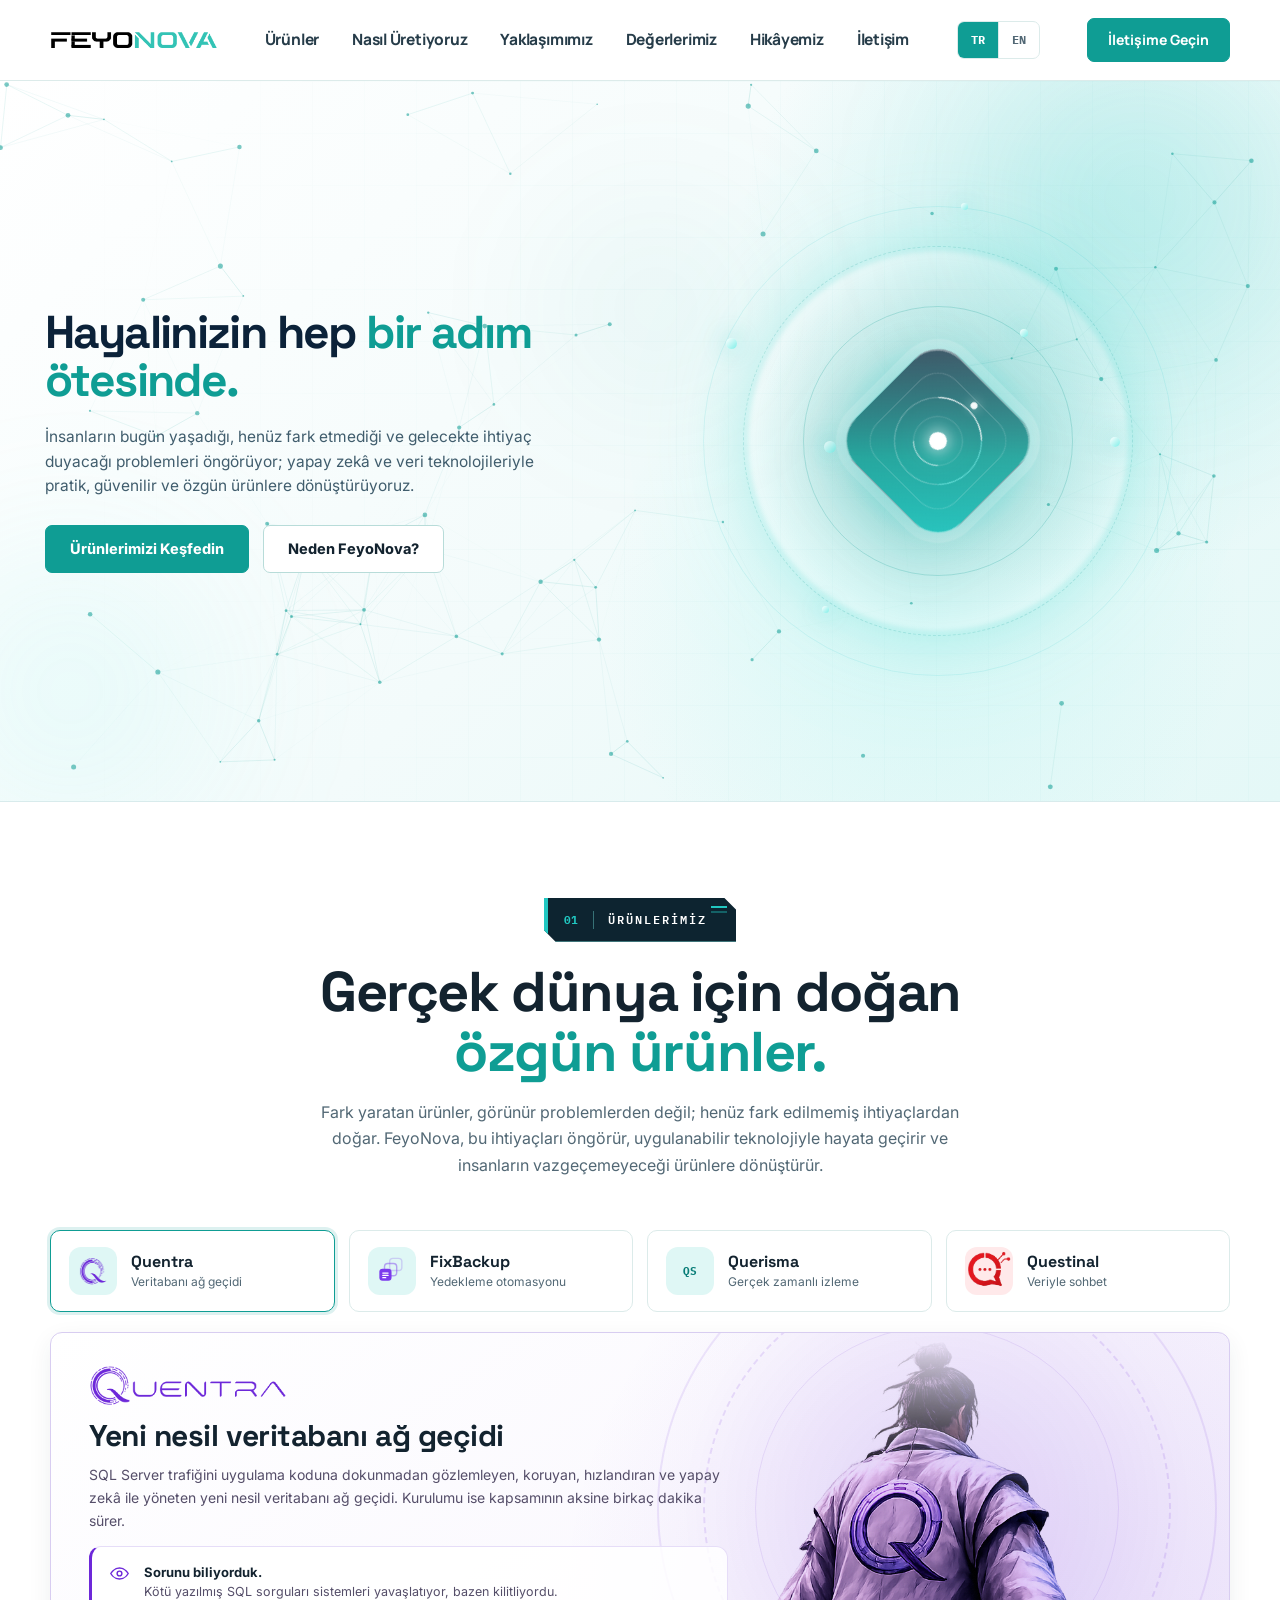
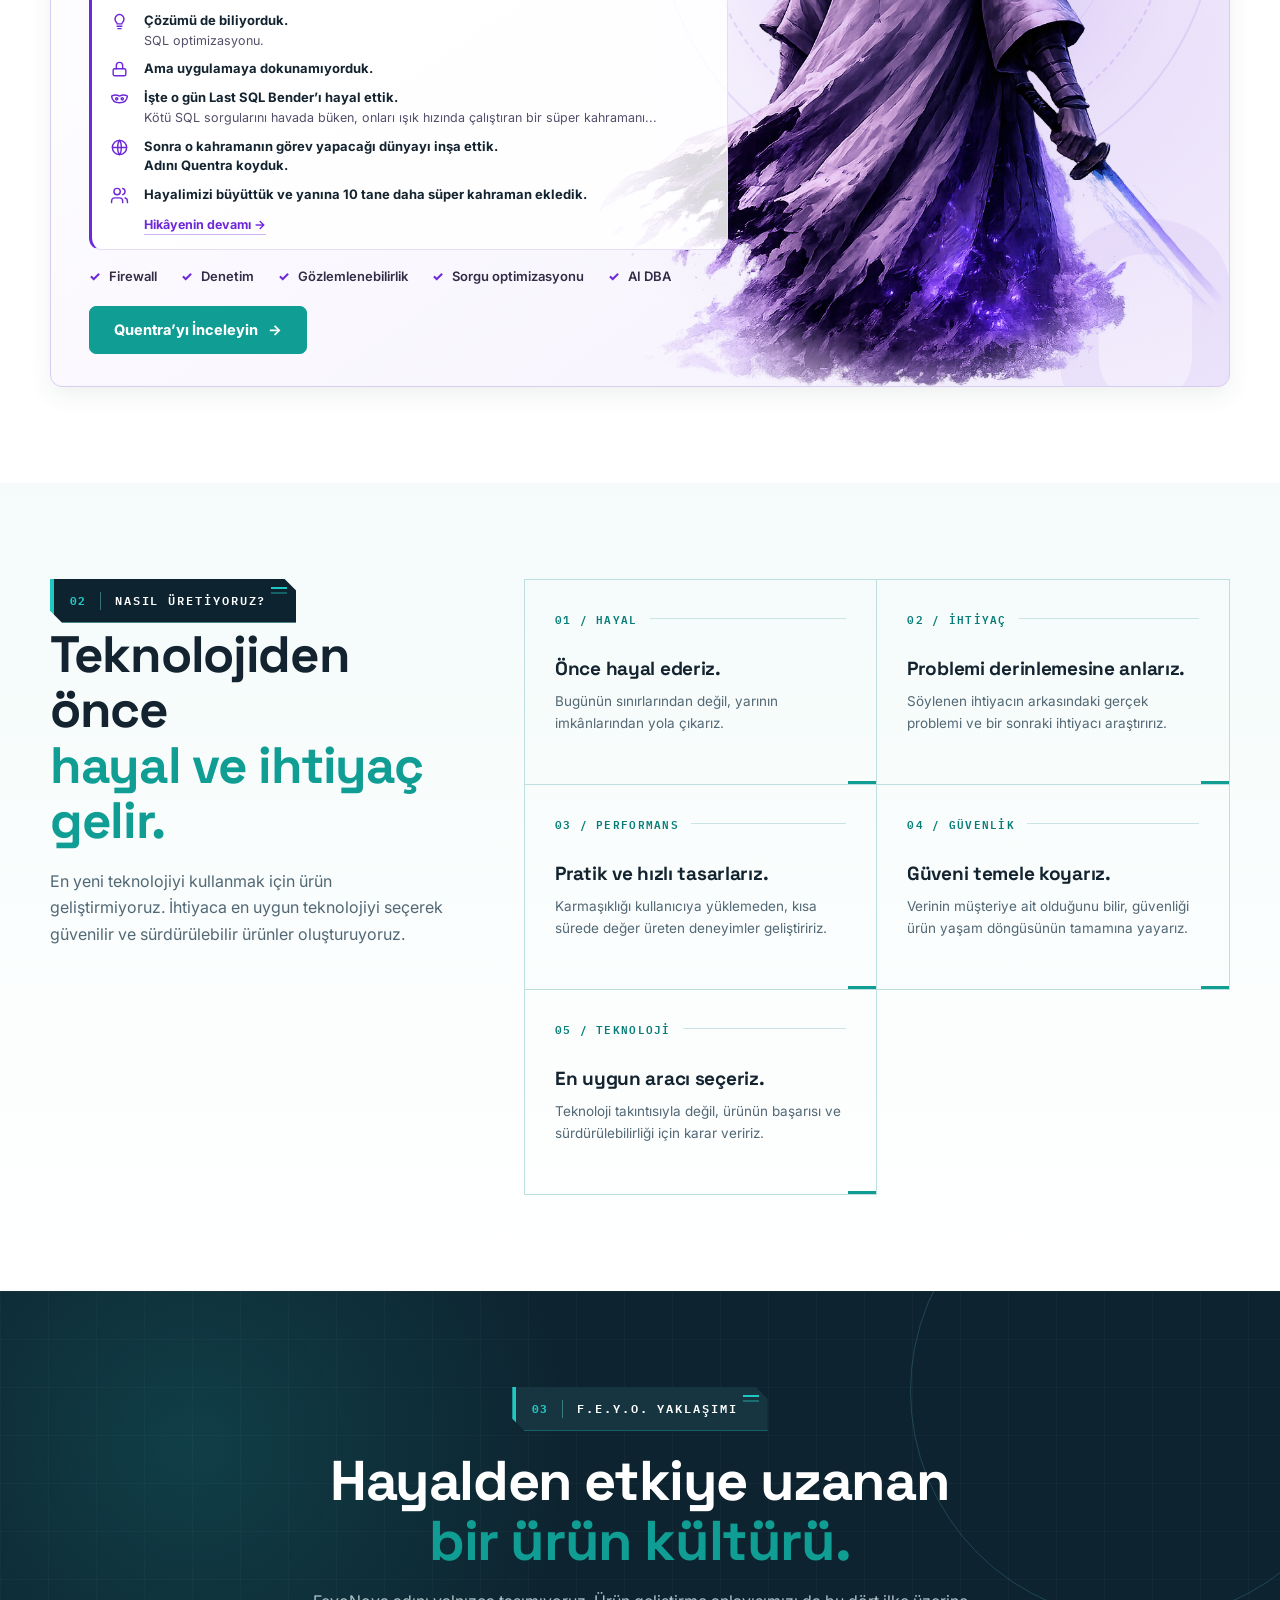
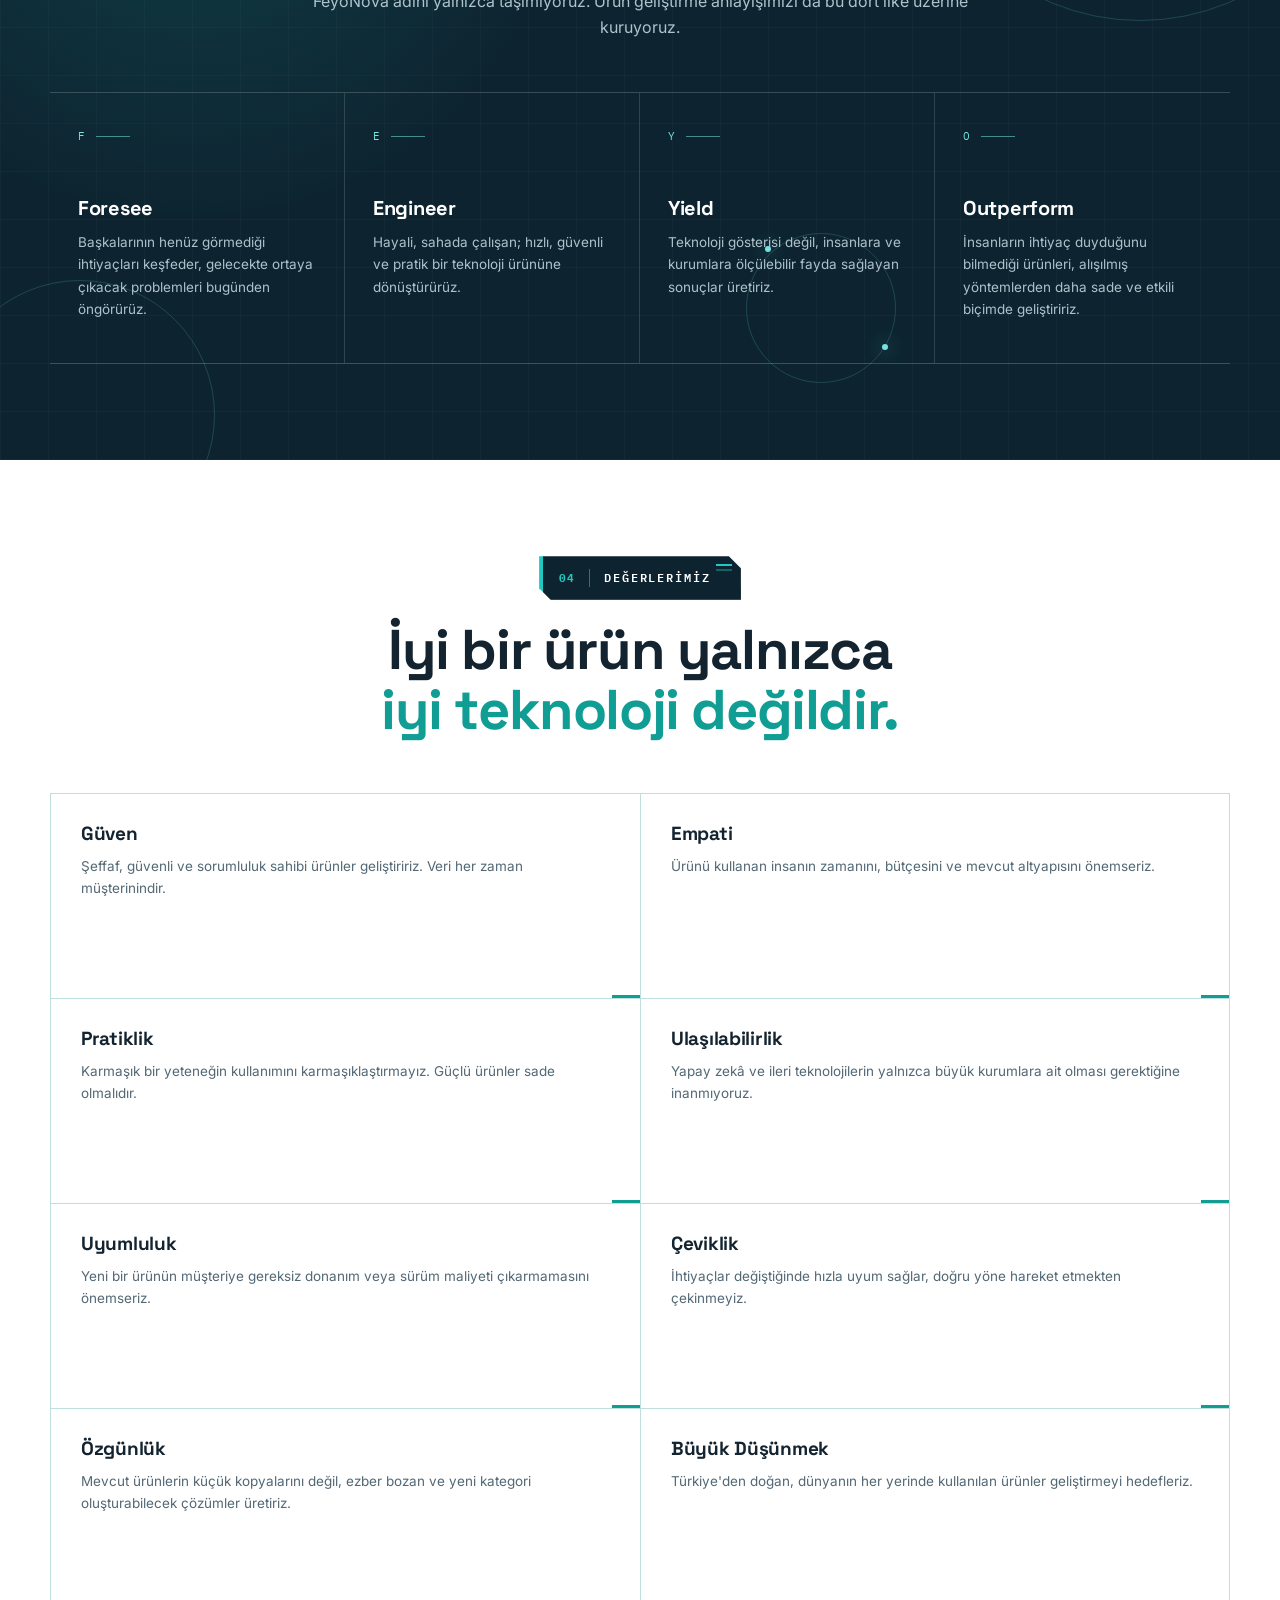
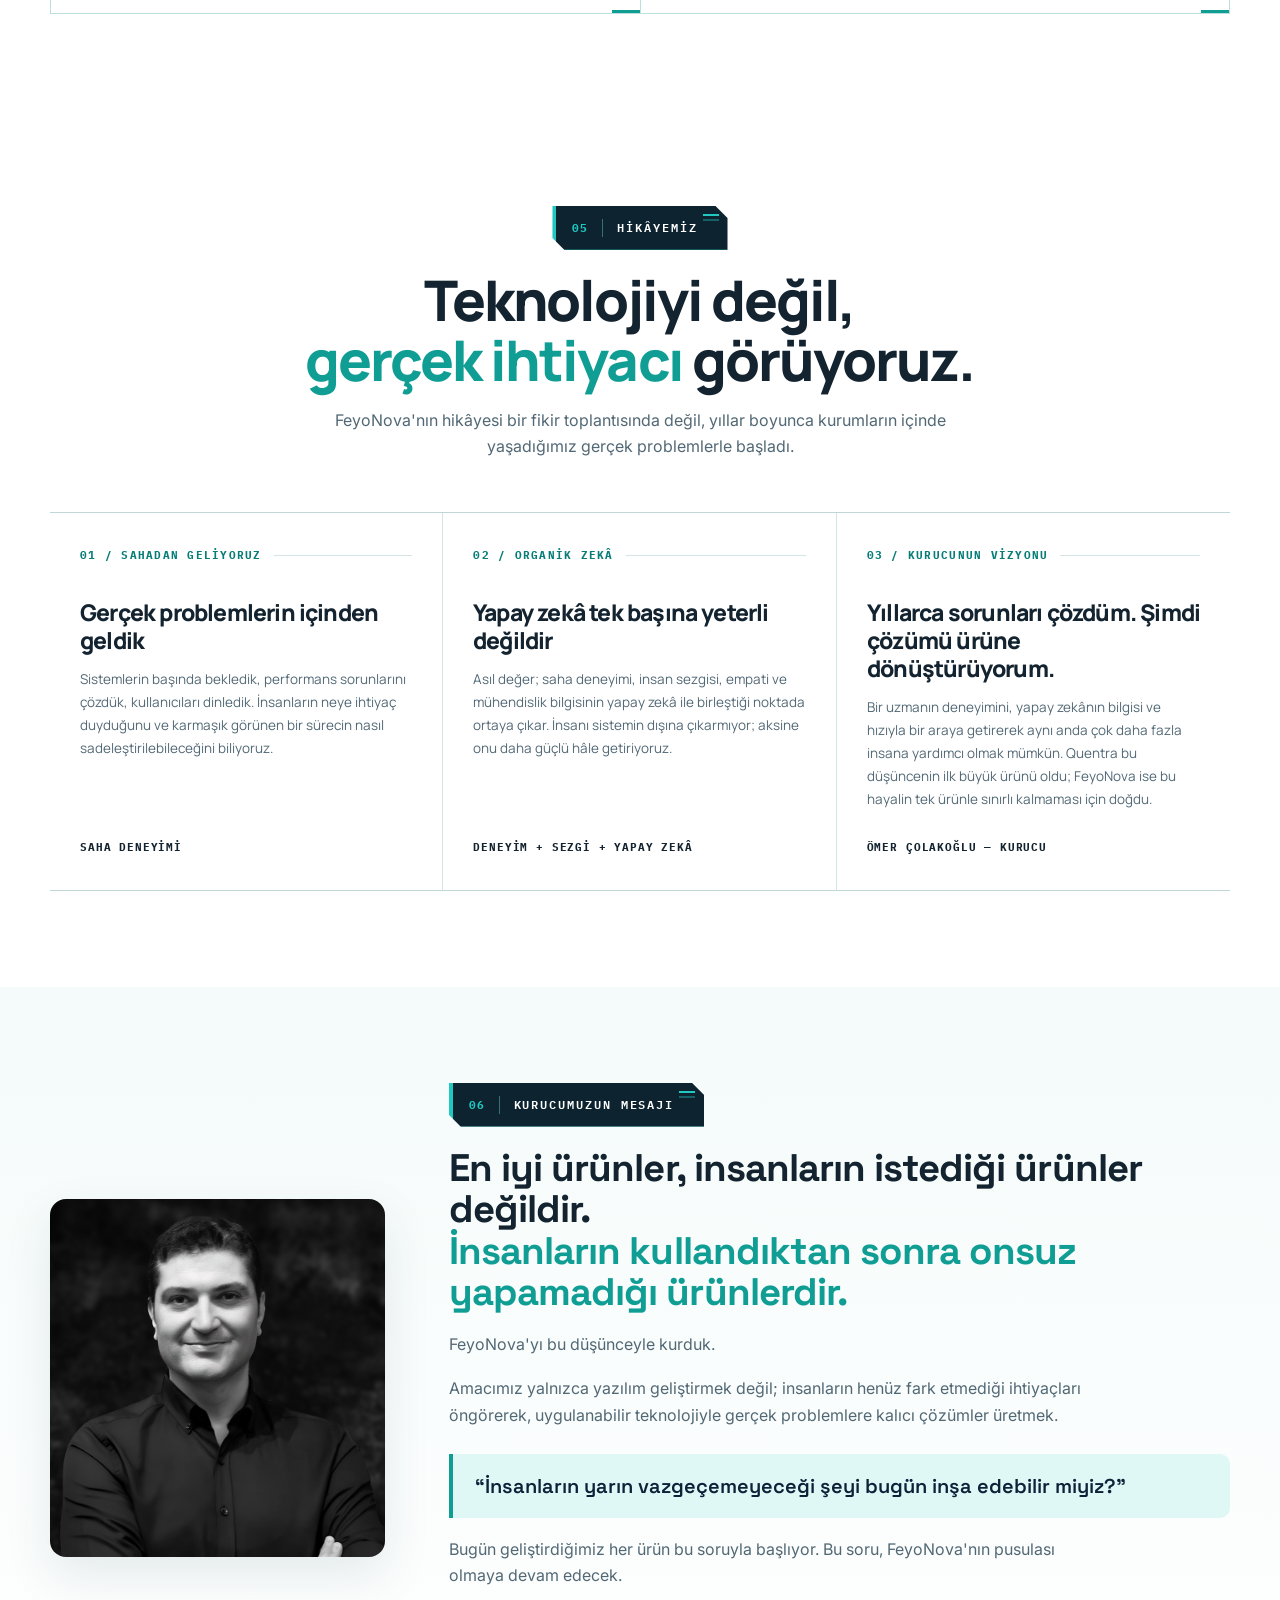
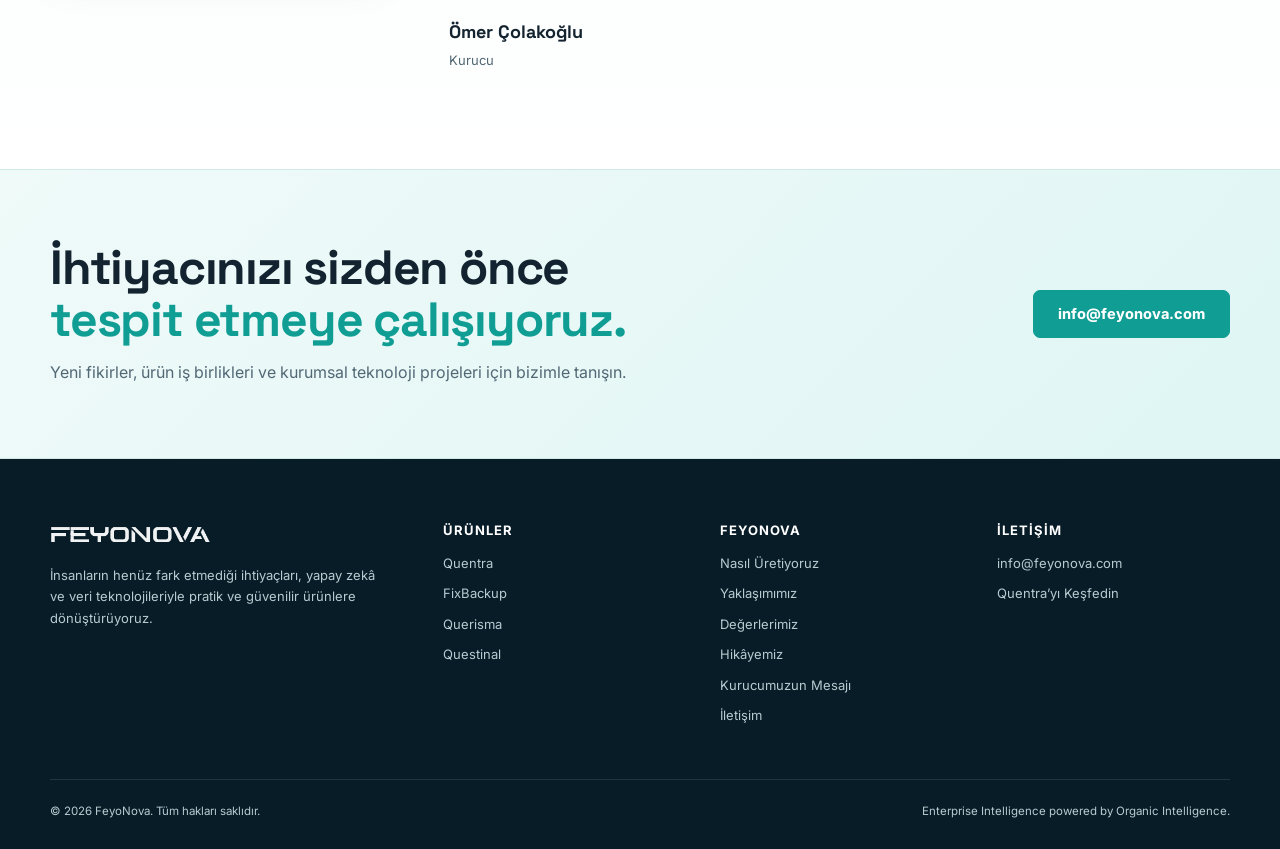
==== commit 86cda2c0: "URL'leri temizle: .html uzantilarini kaldir (Vercel cleanUrls) - vercel.json eklendi (cleanUrls: esk" ====
--- a/index.html
+++ b/index.html
@@ -715,12 +715,12 @@
               <svg viewBox="0 0 24 24" aria-hidden="true"><path d="M16 21v-2a4 4 0 0 0-4-4H6a4 4 0 0 0-4 4v2"/><circle cx="9" cy="7" r="4"/><path d="M22 21v-2a4 4 0 0 0-3-3.87M16 3.13a4 4 0 0 1 0 7.75"/></svg>
               <div><b data-i18n="q.s6.t">Hayalimizi büyüttük ve yanına 10 tane daha süper kahraman ekledik.</b></div>
             </div>
-            <a href="./quentra.html" data-i18n="q.storyLink">Hikâyenin devamı →</a>
+            <a href="/quentra" data-i18n="q.storyLink">Hikâyenin devamı →</a>
           </div>
           <ul class="feature-list">
             <li data-i18n="q.f1">Firewall</li><li data-i18n="q.f2">Denetim</li><li data-i18n="q.f3">Gözlemlenebilirlik</li><li data-i18n="q.f4">Sorgu optimizasyonu</li><li data-i18n="q.f5">AI DBA</li>
           </ul>
-          <a class="btn btn-primary" href="./quentra.html" aria-label="Quentra ürün sayfasını inceleyin" data-i18n="q.cta">Quentra’yı İnceleyin <span aria-hidden="true">→</span></a>
+          <a class="btn btn-primary" href="/quentra" aria-label="Quentra ürün sayfasını inceleyin" data-i18n="q.cta">Quentra’yı İnceleyin <span aria-hidden="true">→</span></a>
           <div class="q-halo" aria-hidden="true"></div>
           <img class="q-bender" src="assets/quentra-web/lastsqlbenderlight.png" alt="Last SQL Bender">
         </article>
@@ -753,13 +753,13 @@
               <svg viewBox="0 0 24 24" aria-hidden="true"><path d="M4.5 16.5c-1.5 1.3-2 5-2 5s3.7-.5 5-2c.7-.8.7-2.1-.1-2.9-.8-.8-2.1-.8-2.9-.1z"/><path d="M12 15l-3-3a22 22 0 0 1 2-4A12.9 12.9 0 0 1 22 2c0 2.7-.8 7.5-6 11a22 22 0 0 1-4 2z"/><path d="M9 12H4s.6-3 2-4c1.6-1.1 5 0 5 0M12 15v5s3-.6 4-2c1.1-1.6 0-5 0-5"/></svg>
               <div><b data-i18n="fb.s6.t">Sonra veri kaybını değil, veri sürekliliğini yöneten bir platform inşa ettik.</b><b data-i18n="fb.s6.d">Adını FixBackup koyduk.</b></div>
             </div>
-            <a href="fixbackup.html" data-direct-navigation data-i18n="q.storyLink">Hikâyenin devamı →</a>
+            <a href="/fixbackup" data-direct-navigation data-i18n="q.storyLink">Hikâyenin devamı →</a>
           </div>
           <div class="fb-foot">
             <ul class="feature-list">
               <li>Full Backup</li><li>Differential Backup</li><li>Transaction Log</li><li>Multi Destination</li><li>Backup Verification</li>
             </ul>
-            <a class="btn btn-primary" href="fixbackup.html" data-direct-navigation aria-label="FixBackup ürün sayfasını aç" data-i18n="fb.cta">FixBackup'ı inceleyin <span aria-hidden="true">→</span></a>
+            <a class="btn btn-primary" href="/fixbackup" data-direct-navigation aria-label="FixBackup ürün sayfasını aç" data-i18n="fb.cta">FixBackup'ı inceleyin <span aria-hidden="true">→</span></a>
           </div>
           <img class="fb-img" src="assets/quentra-web/fixbackup.png" alt="">
         </article>
@@ -833,9 +833,9 @@
                 <svg viewBox="0 0 24 24" aria-hidden="true"><path d="M4 5h16v11H8l-4 4z"/><path d="M8 9h8M8 12h5"/></svg>
                 <div><b data-i18n="qt.s6.t">Böylece şirket verisi cevap vermeye başladı.</b><b data-i18n="qt.s6.d">Adını Questinal koyduk.</b></div>
               </div>
-              <a href="questinal.html" data-direct-navigation data-i18n="q.storyLink">Hikâyenin devamı →</a>
-            </div>
-            <a class="btn btn-primary" href="questinal.html" data-direct-navigation aria-label="Questinal ürün sayfasını aç" data-i18n="qt.cta">Questinal'ı inceleyin <span aria-hidden="true">→</span></a>
+              <a href="/questinal" data-direct-navigation data-i18n="q.storyLink">Hikâyenin devamı →</a>
+            </div>
+            <a class="btn btn-primary" href="/questinal" data-direct-navigation aria-label="Questinal ürün sayfasını aç" data-i18n="qt.cta">Questinal'ı inceleyin <span aria-hidden="true">→</span></a>
           </div>
           <figure class="qt-preview">
             <img src="assets/questinal-web/chat-home-navbar.png" alt="Questinal firma ve dönem bağlamı bulunan doğal dil soru ekranı" loading="lazy" width="1916" height="868">
@@ -941,9 +941,9 @@
   <div class="container">
     <div class="footer-grid">
       <div><img src="Logolar/FeyoNovaLogo_Small.png" alt="FeyoNova" class="brand-logo-footer"><p class="footer-about" data-i18n="footer.about">İnsanların henüz fark etmediği ihtiyaçları, yapay zekâ ve veri teknolojileriyle pratik ve güvenilir ürünlere dönüştürüyoruz.</p></div>
-      <div><h4 data-i18n="footer.products">Ürünler</h4><a href="./quentra.html">Quentra</a><a href="./fixbackup.html">FixBackup</a><a href="#urunler">Querisma</a><a href="./questinal.html">Questinal</a></div>
+      <div><h4 data-i18n="footer.products">Ürünler</h4><a href="/quentra">Quentra</a><a href="/fixbackup">FixBackup</a><a href="#urunler">Querisma</a><a href="/questinal">Questinal</a></div>
       <div><h4>FeyoNova</h4><a href="#teknoloji" data-i18n="nav.build">Nasıl Üretiyoruz</a><a href="#yaklasim" data-i18n="nav.approach">Yaklaşımımız</a><a href="#degerler" data-i18n="nav.values">Değerlerimiz</a><a href="#gundem" data-i18n="nav.story">Hikâyemiz</a><a href="#kurucu" data-i18n="founder.navlink">Kurucumuzun Mesajı</a><a href="#iletisim" data-i18n="nav.contact">İletişim</a></div>
-      <div><h4 data-i18n="footer.contact">İletişim</h4><a href="mailto:info@feyonova.com">info@feyonova.com</a><a href="./quentra.html" data-i18n="footer.quentra">Quentra’yı Keşfedin</a></div>
+      <div><h4 data-i18n="footer.contact">İletişim</h4><a href="mailto:info@feyonova.com">info@feyonova.com</a><a href="/quentra" data-i18n="footer.quentra">Quentra’yı Keşfedin</a></div>
     </div>
     <div class="copyright"><span data-i18n="footer.copy">© 2026 FeyoNova. Tüm hakları saklıdır.</span><span>Enterprise Intelligence powered by Organic Intelligence.</span></div>
   </div>
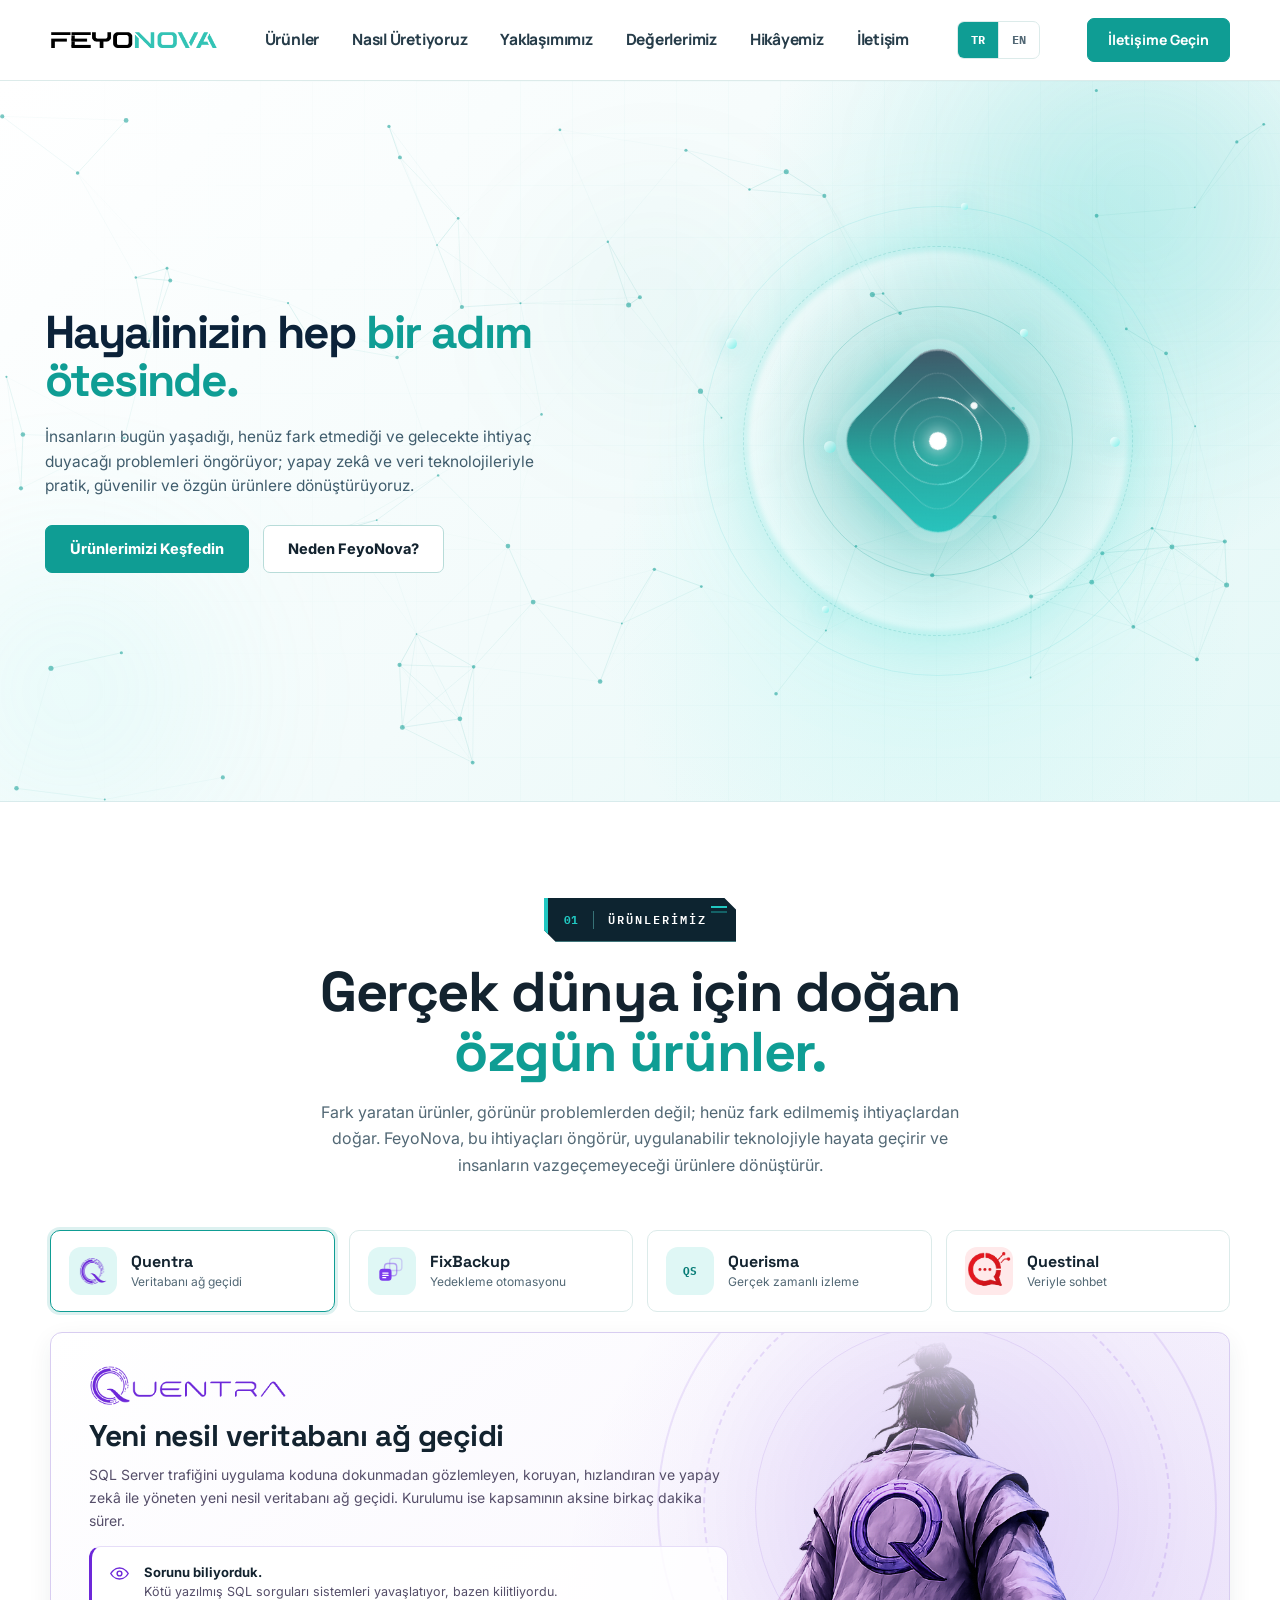
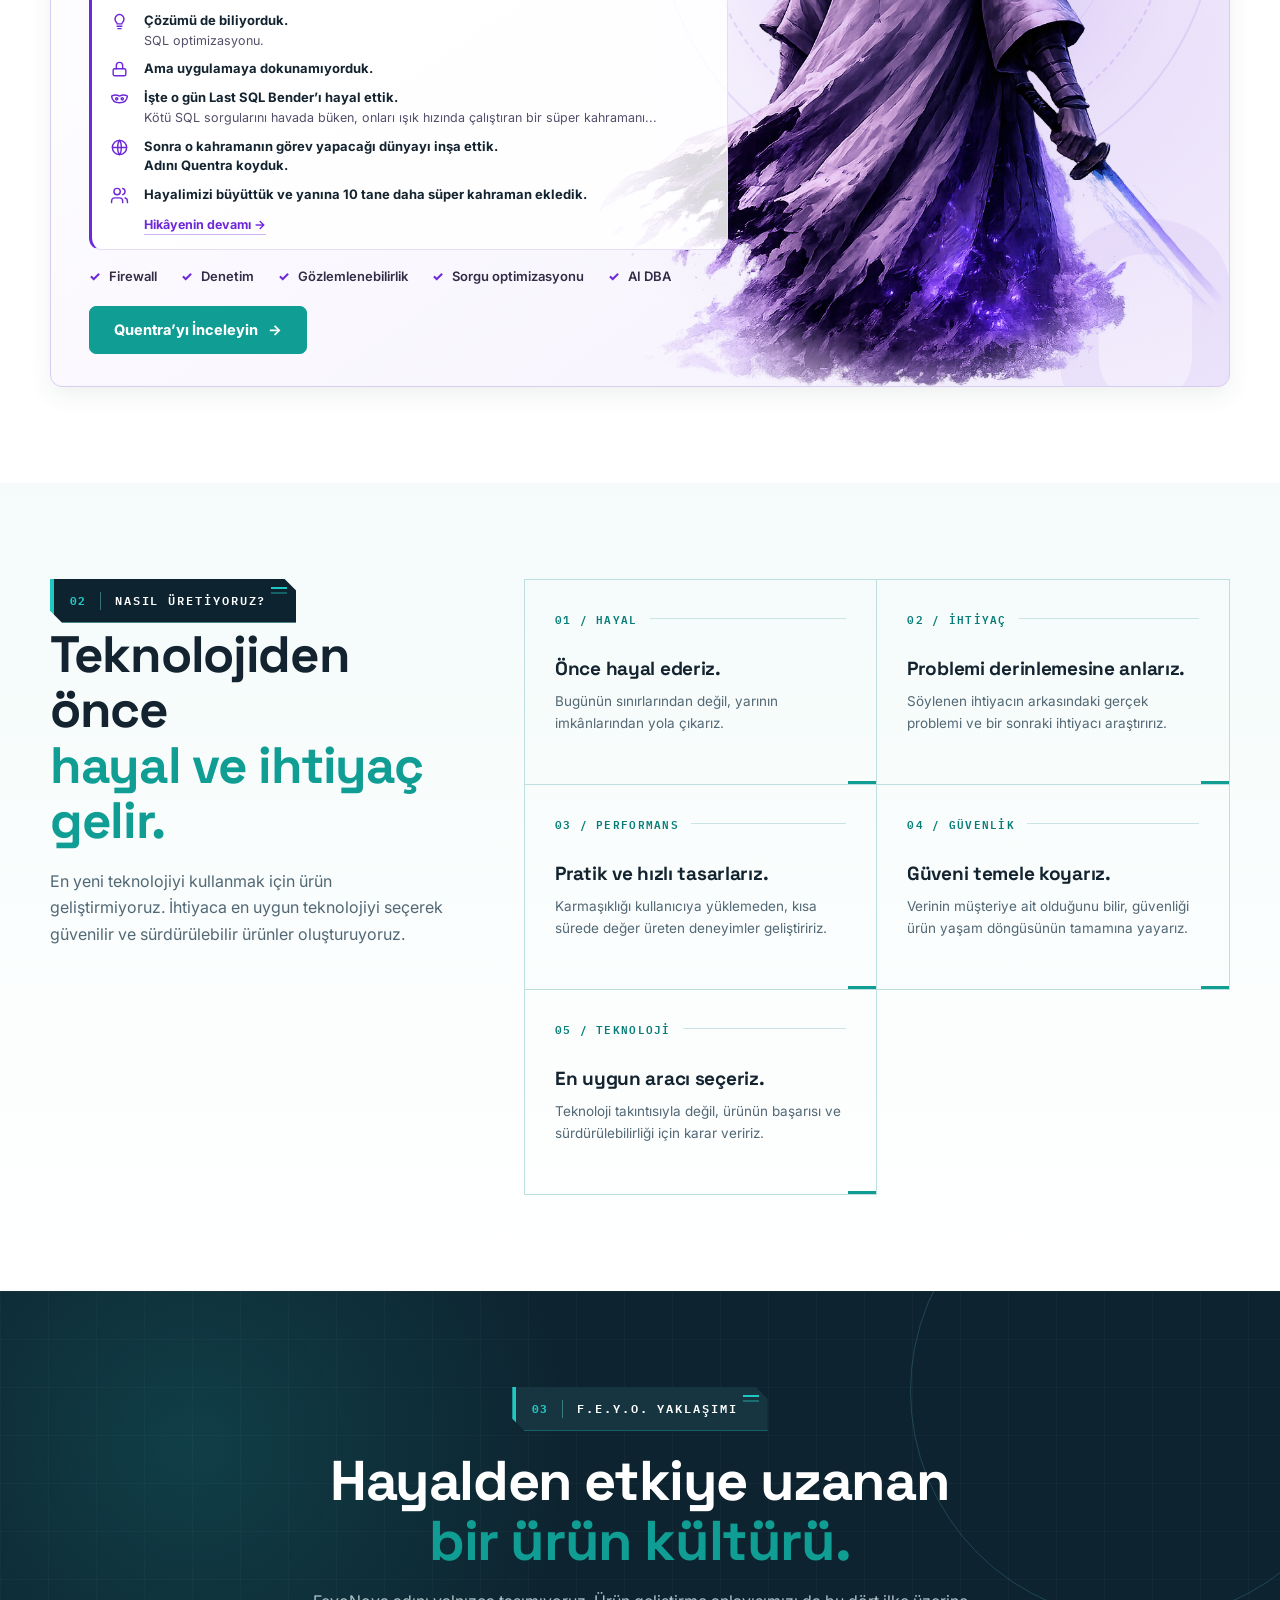
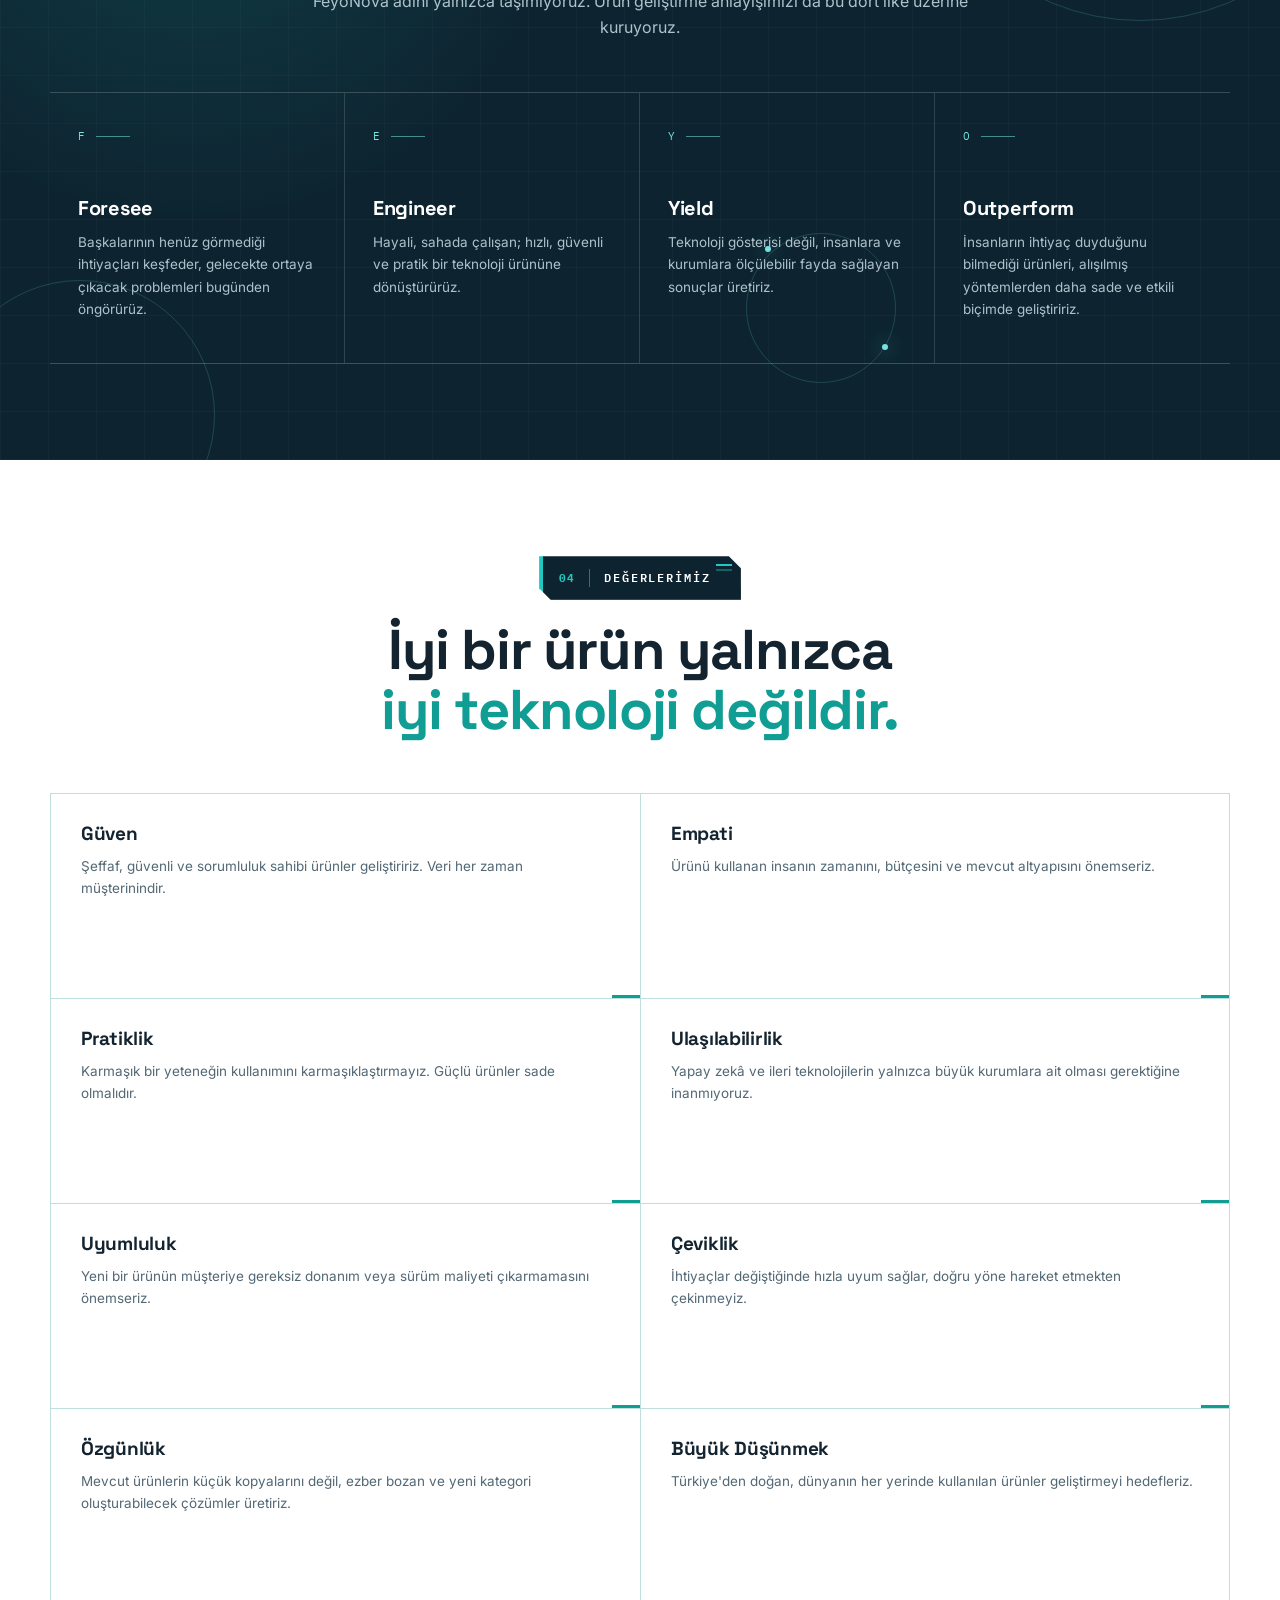
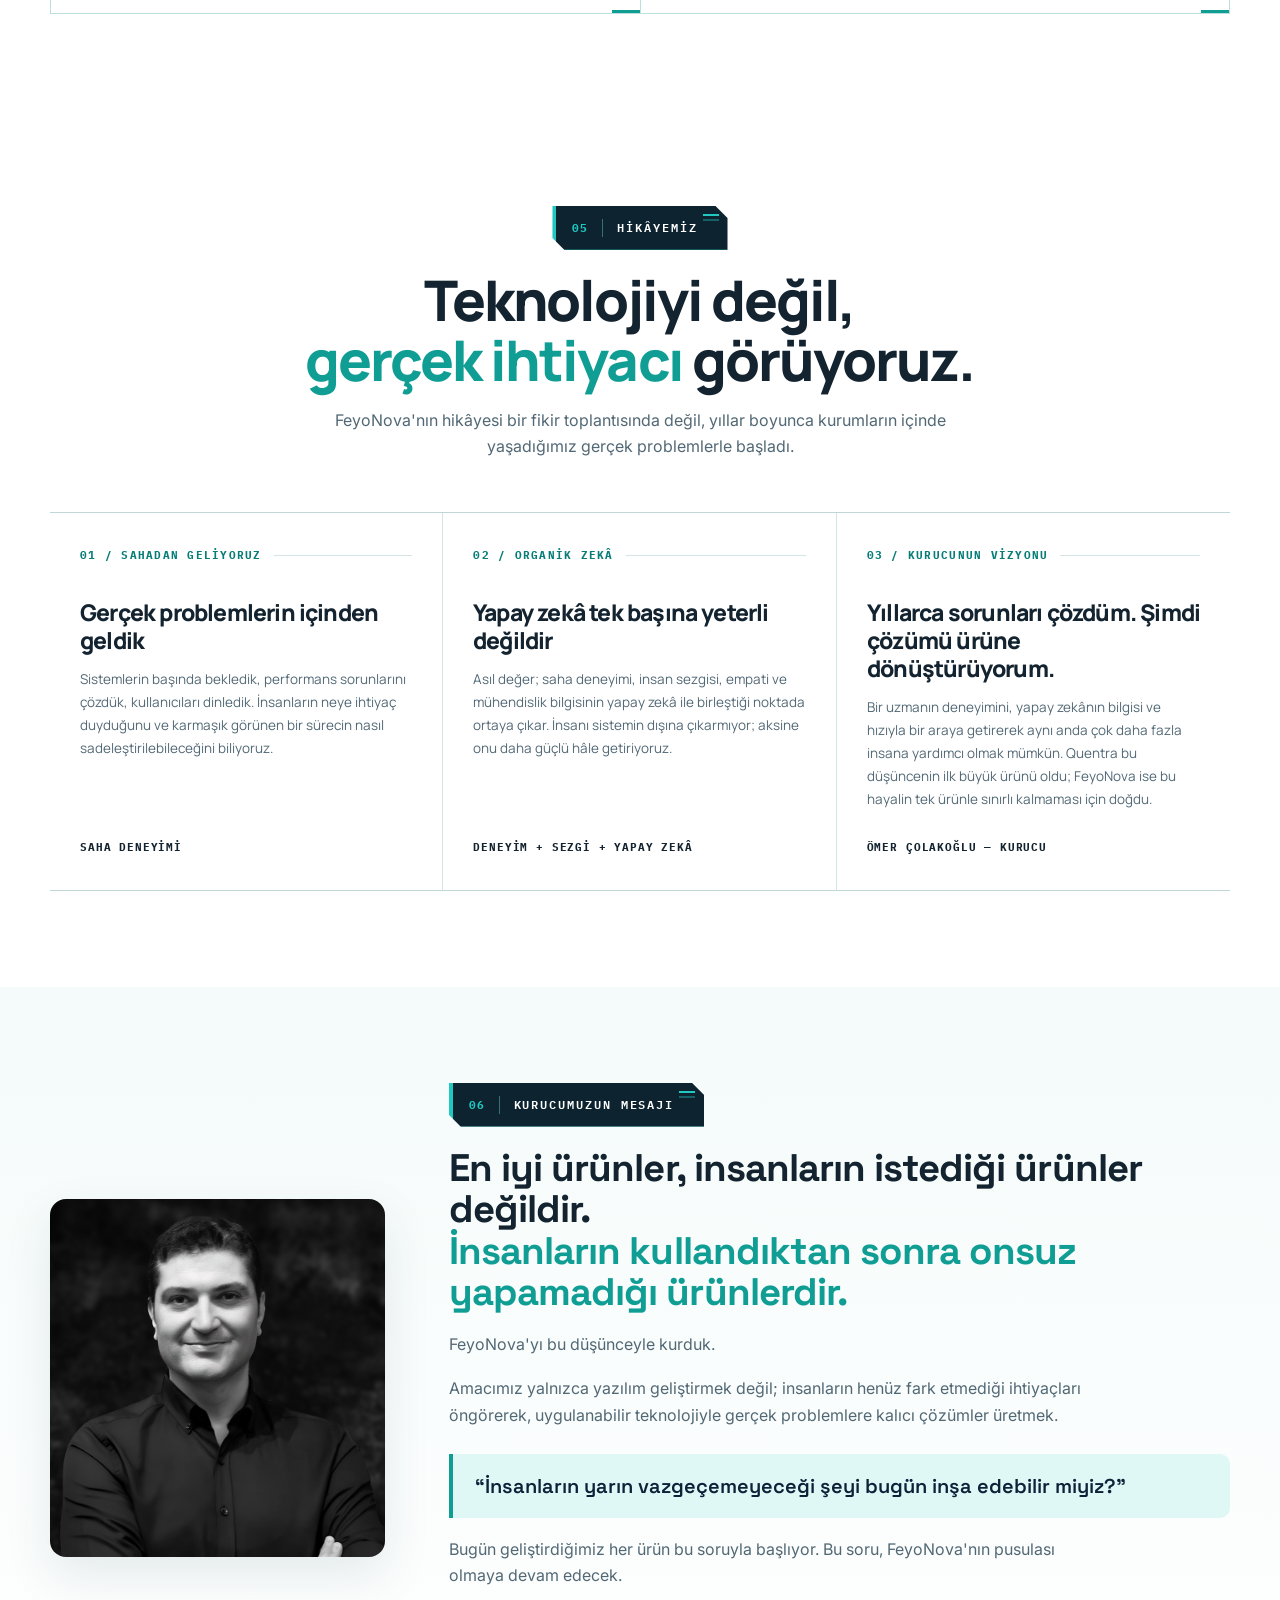
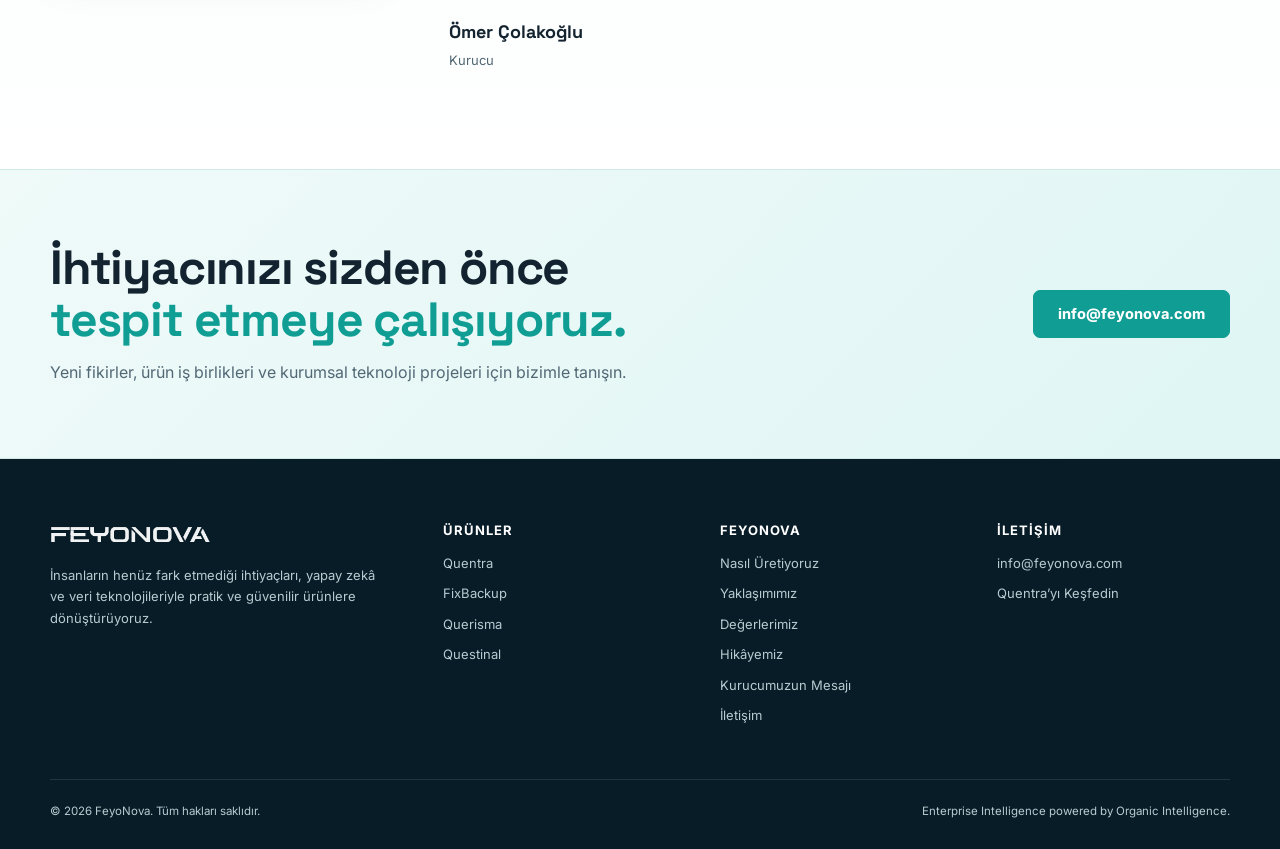
==== commit 0f564ded: "Querisma urun sayfasi ekle ve ana sayfadan baglantila - querisma.html eklendi (temiz URL semasina uy" ====
--- a/index.html
+++ b/index.html
@@ -793,13 +793,13 @@
               <svg viewBox="0 0 24 24" aria-hidden="true"><path d="M4.5 16.5c-1.5 1.3-2 5-2 5s3.7-.5 5-2c.7-.8.7-2.1-.1-2.9-.8-.8-2.1-.8-2.9-.1z"/><path d="M12 15l-3-3a22 22 0 0 1 2-4A12.9 12.9 0 0 1 22 2c0 2.7-.8 7.5-6 11a22 22 0 0 1-4 2z"/><path d="M9 12H4s.6-3 2-4c1.6-1.1 5 0 5 0M12 15v5s3-.6 4-2c1.1-1.6 0-5 0-5"/></svg>
               <div><b data-i18n="qs.s6.t">Dakikalar İçinde Hazır.</b><span data-i18n="qs.s6.d">Tek çalıştırılabilir dosya. Agent yok, ek veritabanı yok, karmaşık kurulum yok.</span></div>
             </div>
-            <a href="#iletisim" data-i18n="qs.link">Tüm özellikleri keşfedin →</a>
+            <a href="/querisma" data-i18n="qs.link">Tüm özellikleri keşfedin →</a>
           </div>
           <div class="fb-foot">
             <ul class="feature-list">
               <li data-i18n="qs.f1">Canlı İzleme</li><li data-i18n="qs.f2">Bekleme Analizi</li><li data-i18n="qs.f3">En Maliyetli Sorgular</li><li data-i18n="qs.f4">Bloklama Zinciri</li><li data-i18n="qs.f5">Deadlock Analizi</li><li data-i18n="qs.f6">Dosya I/O</li><li data-i18n="qs.f7">Veritabanı Sağlığı</li><li data-i18n="qs.f8">Akıllı Uyarılar</li>
             </ul>
-            <a class="btn btn-navy" href="#iletisim" data-i18n="qs.cta">Querisma'yı inceleyin <span aria-hidden="true">→</span></a>
+            <a class="btn btn-navy" href="/querisma" data-i18n="qs.cta">Querisma'yı inceleyin <span aria-hidden="true">→</span></a>
           </div>
           <img class="qs-img" src="QuerismaScreen/QuerismaCard.png" alt="Querisma gerçek zamanlı izleme ekranı">
         </article>
@@ -941,7 +941,7 @@
   <div class="container">
     <div class="footer-grid">
       <div><img src="Logolar/FeyoNovaLogo_Small.png" alt="FeyoNova" class="brand-logo-footer"><p class="footer-about" data-i18n="footer.about">İnsanların henüz fark etmediği ihtiyaçları, yapay zekâ ve veri teknolojileriyle pratik ve güvenilir ürünlere dönüştürüyoruz.</p></div>
-      <div><h4 data-i18n="footer.products">Ürünler</h4><a href="/quentra">Quentra</a><a href="/fixbackup">FixBackup</a><a href="#urunler">Querisma</a><a href="/questinal">Questinal</a></div>
+      <div><h4 data-i18n="footer.products">Ürünler</h4><a href="/quentra">Quentra</a><a href="/fixbackup">FixBackup</a><a href="/querisma">Querisma</a><a href="/questinal">Questinal</a></div>
       <div><h4>FeyoNova</h4><a href="#teknoloji" data-i18n="nav.build">Nasıl Üretiyoruz</a><a href="#yaklasim" data-i18n="nav.approach">Yaklaşımımız</a><a href="#degerler" data-i18n="nav.values">Değerlerimiz</a><a href="#gundem" data-i18n="nav.story">Hikâyemiz</a><a href="#kurucu" data-i18n="founder.navlink">Kurucumuzun Mesajı</a><a href="#iletisim" data-i18n="nav.contact">İletişim</a></div>
       <div><h4 data-i18n="footer.contact">İletişim</h4><a href="mailto:info@feyonova.com">info@feyonova.com</a><a href="/quentra" data-i18n="footer.quentra">Quentra’yı Keşfedin</a></div>
     </div>
